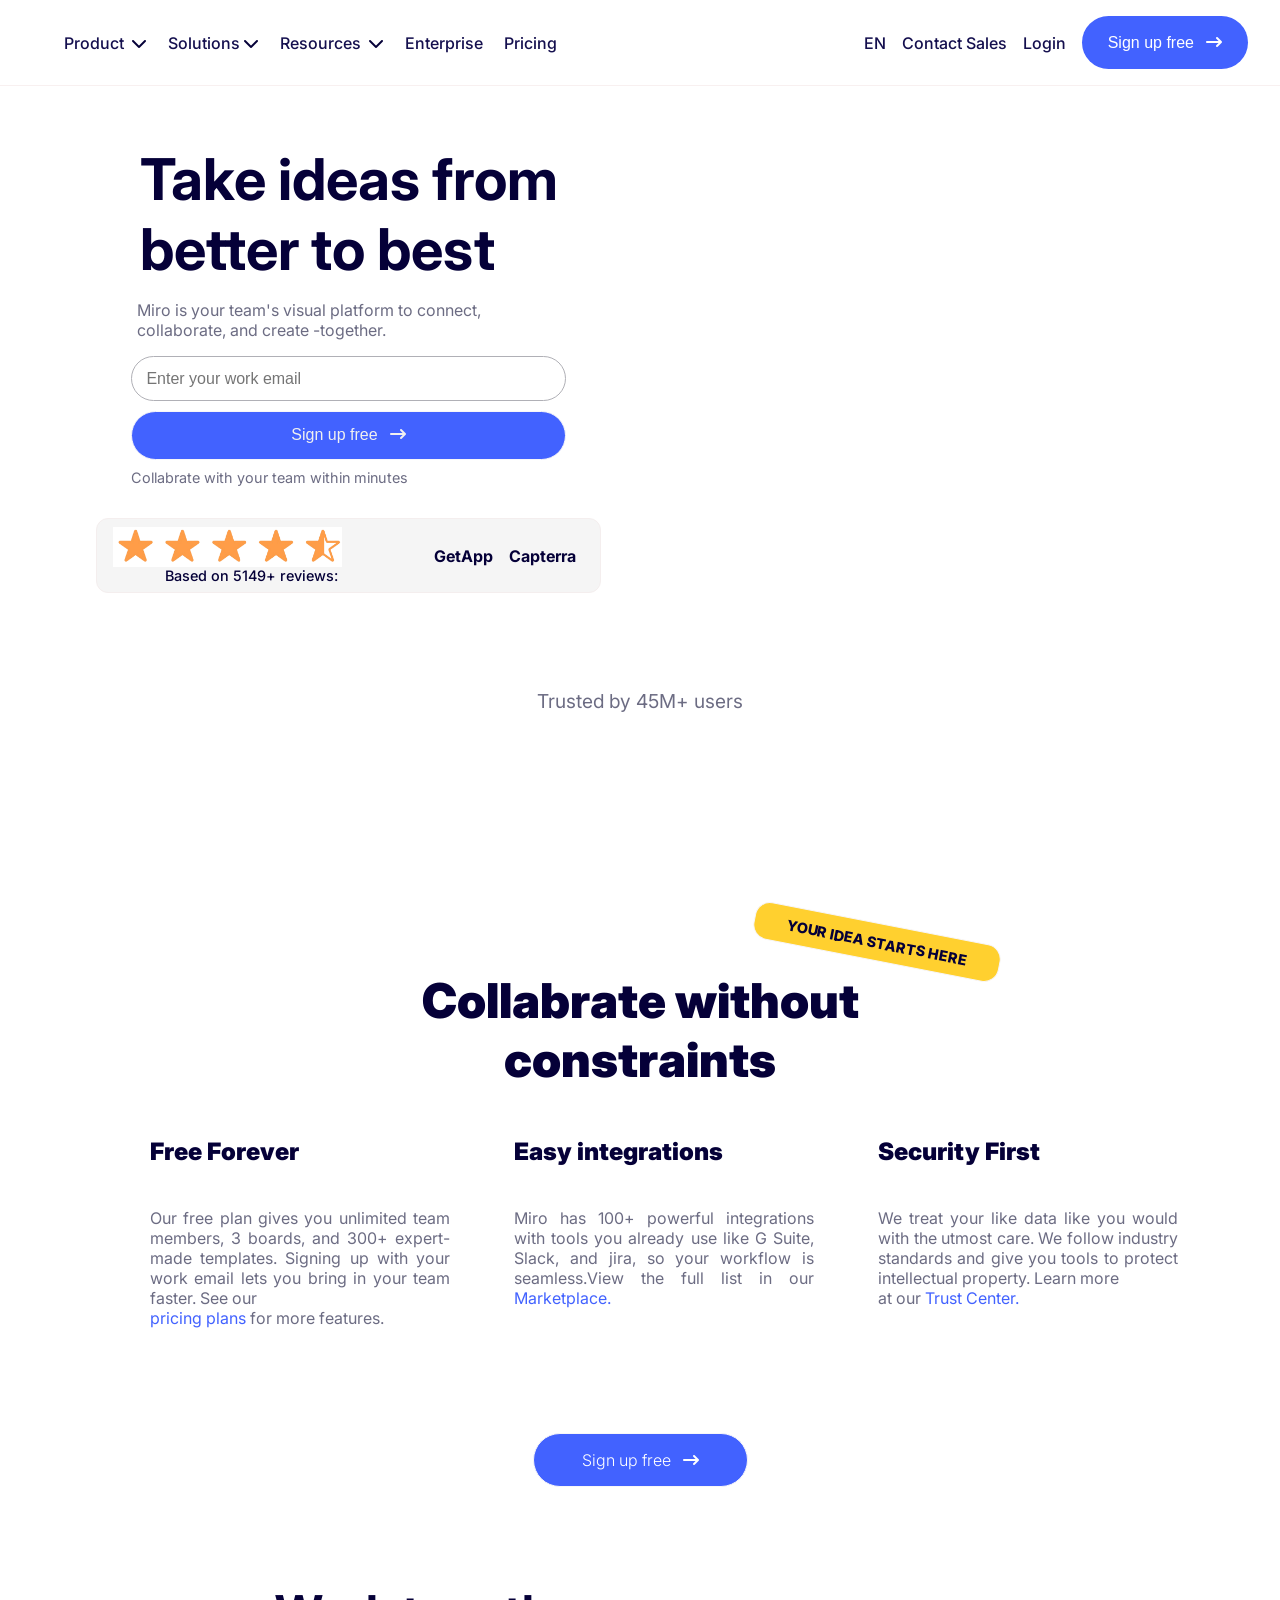
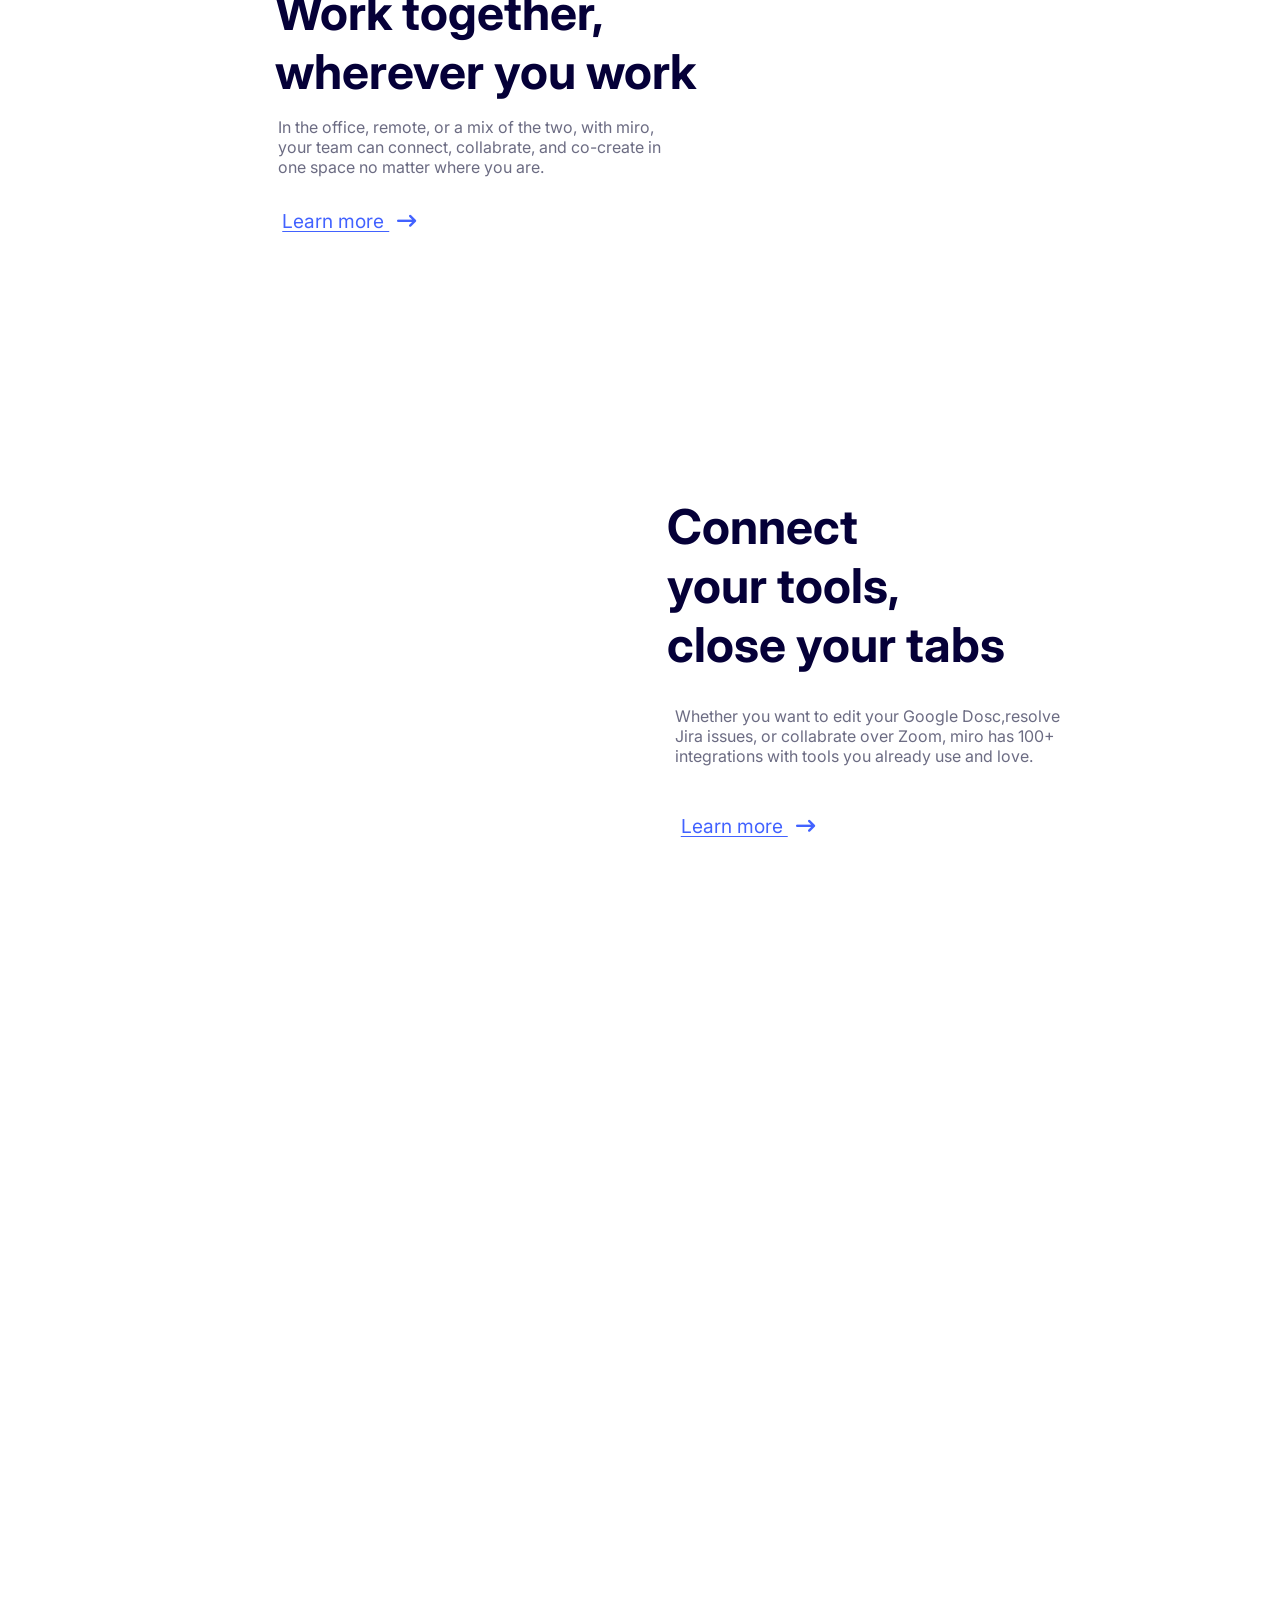
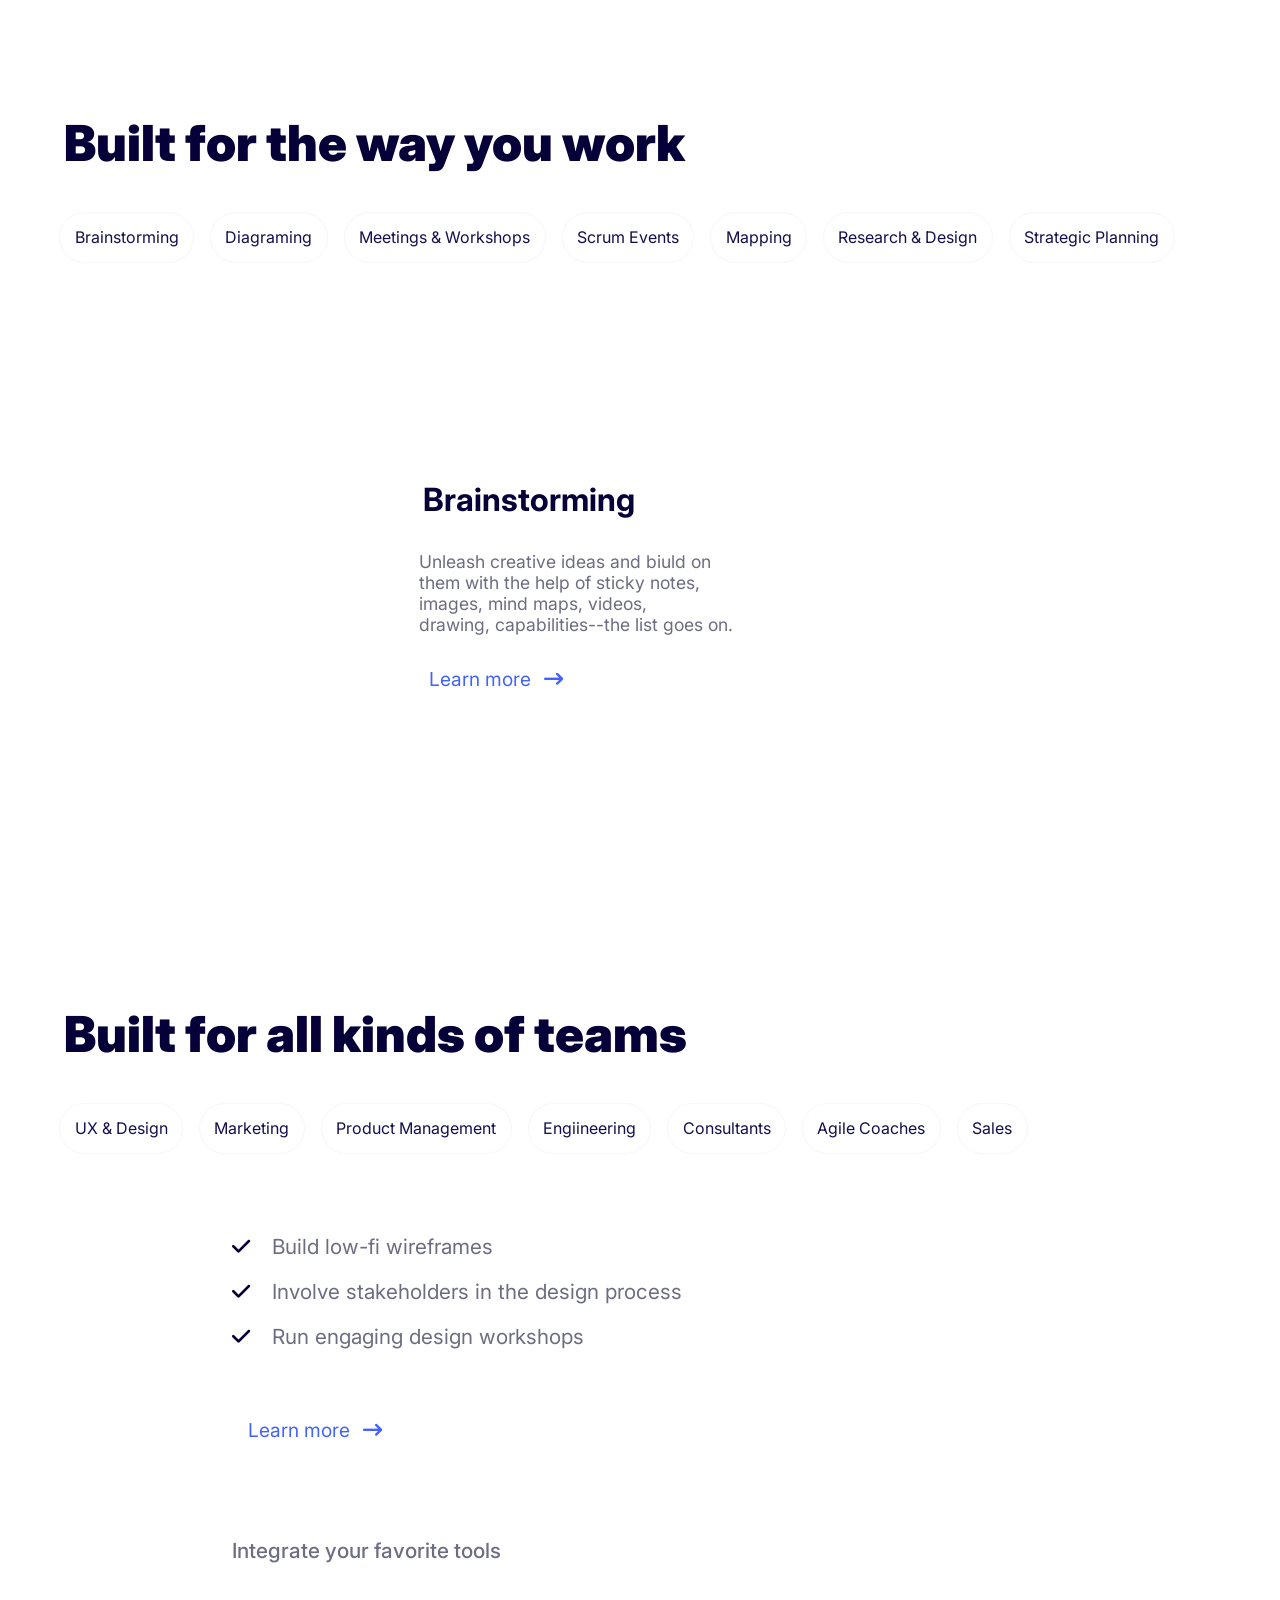
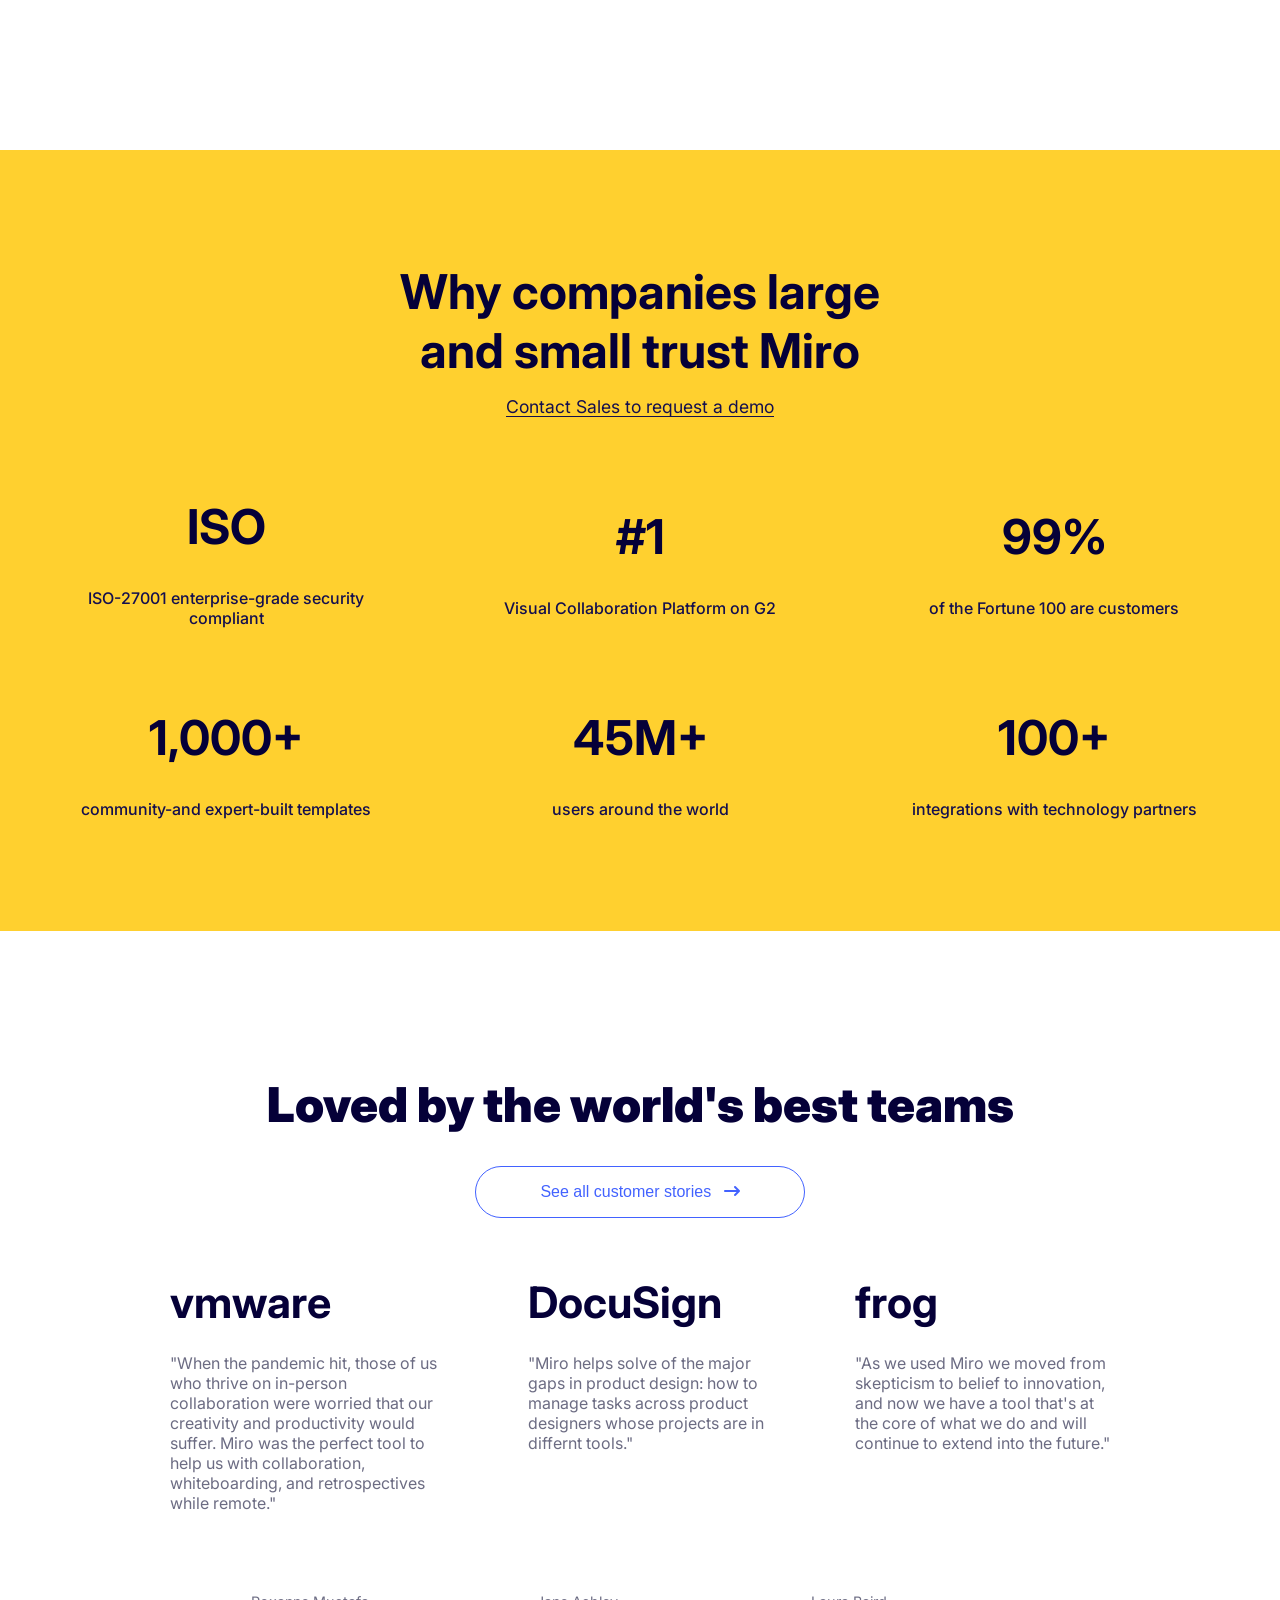
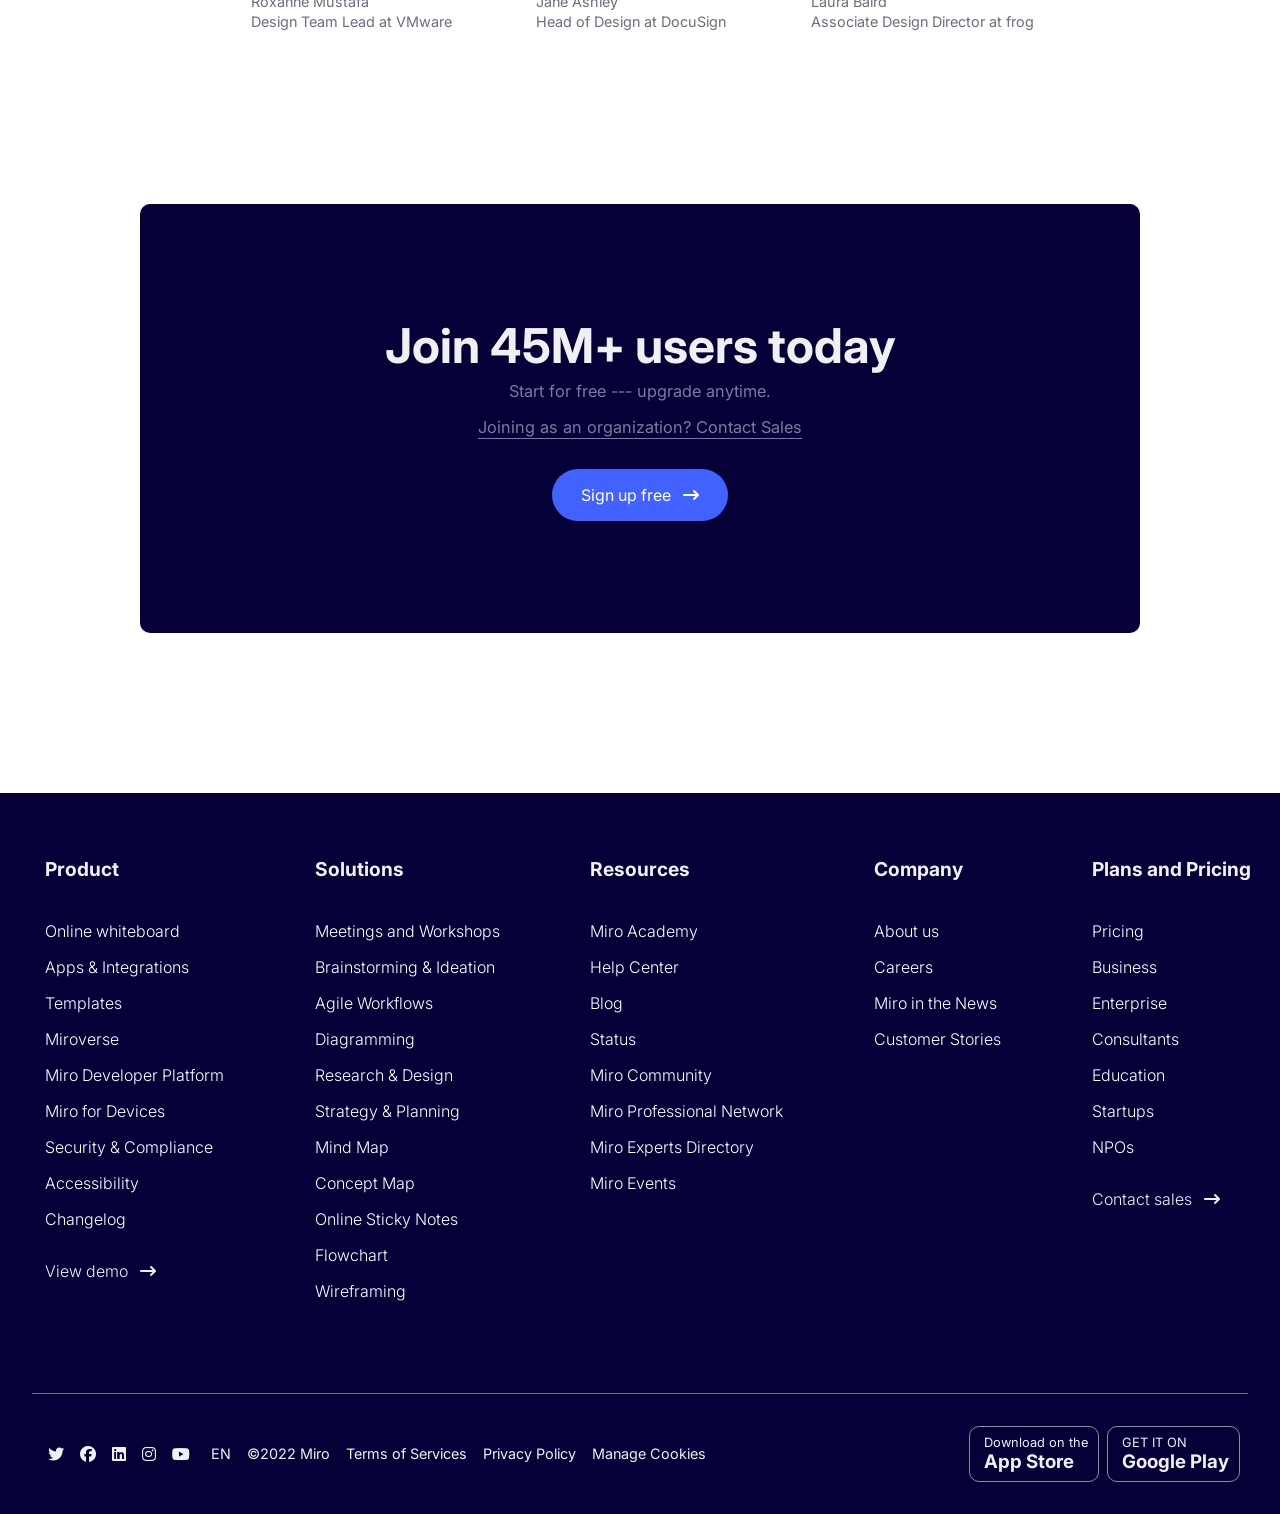
==== miro.com/index.html @ e95962e1 "minor changes" ====
<!DOCTYPE html>
<html lang="en">
  <head>
    <meta charset="UTF-8" />
    <meta name="viewport" content="width=device-width, initial-scale=1.0" />
    <title>miro</title>
    <link rel="stylesheet" href="miro.css" />
    <!-- Font-awesome -->
    <link
      rel="stylesheet"
      href="https://cdnjs.cloudflare.com/ajax/libs/font-awesome/6.6.0/css/all.min.css"
      integrity="sha512-Kc323vGBEqzTmouAECnVceyQqyqdsSiqLQISBL29aUW4U/M7pSPA/gEUZQqv1cwx4OnYxTxve5UMg5GT6L4JJg=="
      crossorigin="anonymous"
      referrerpolicy="no-referrer"
    /><link rel="preconnect" href="https://fonts.googleapis.com">
    <link rel="preconnect" href="https://fonts.gstatic.com" crossorigin>
    <link href="https://fonts.googleapis.com/css2?family=Edu+AU+VIC+WA+NT+Hand:wght@400..700&family=Inter:ital,opsz,wght@0,14..32,100..900;1,14..32,100..900&family=Kalnia+Glaze:wght@100..700&family=Quicksand:wght@300..700&display=swap" rel="stylesheet">
  <!-- font-family links inter -->
  </head>
  <body>
    <header class="nav-section flex">
      <div class="left felx">
        <div class="logo">
          <img src="./images/logo.svg" alt="" />
        </div>
        <ul class="links flex">
          <li><a href="">Product</a> <i class="fa-solid fa-chevron-down"></i></li>
          <li>
            <a href="">Solutions</a><i class="fa-solid fa-chevron-down"></i>
          </li>
          <li>
            <a href="">Resources</a> <i class="fa-solid fa-chevron-down"></i>
          </li>
          <li><a href="">Enterprise</a></li>
          <li><a href="">Pricing</a></li>
        </ul>
      </div>
      <div class="right flex">
        <img class="img-global"  height="40px" src="./images/global-logo.png" alt="">
        <ul class="right-links flex">
          <li></i> <a href="">EN</a></li>
          <li><a href="">Contact Sales</a></li>
          <li><a href="">Login</a></li>
        </ul>
        <button class="btn">
          Sign up free  <i class="fa-solid fa-arrow-right-long"></i>
      </div>
    </header>
    <main class="main--container">
      <div class="text-section">
        <h1 class="main-heading">Take ideas from <br />better to best</h1>
        <p class="info">
          Miro is your team's visual platform to connect,<br />collaborate, and
          create -together.
        </p>
        <div class="button-section">
          <input type="text" placeholder="Enter your work email" />
          <button class="btn">
            Sign up free  <i class="fa-solid fa-arrow-right-long"></i>
          </button>
          <p class="disc">Collabrate with your team within minutes</p>
        </div>
        <div class="icons-section">
          <div class="icon-para">
          <!-- <i class="fa-regular fa-star"></i>
          <i class="fa-regular fa-star"></i>
          <i class="fa-regular fa-star"></i>
          <i class="fa-regular fa-star"></i>
          <i class="fa-solid fa-star-half-stroke"></i> -->
           <img height="40px" src="./images/star-logo.png" alt="">  
          <p>Based on 5149+ reviews:</p>
        </div>
          <img height="50px" src="./images/G2 logo.png" alt="">

          <h4>GetApp</h4>
          <h4>Capterra</h4>
        </div>
      </div>

      <div class="image-section">
        <div class="map-img">
          <img height="500px" src="./images/map.PNG" alt="" />
        </div>
      </div>
    </main>
    <section class="next--container">
      <div class="section2">
        <h3 class="text-heading">Trusted by 45M+ users</h3>
        <div class="logo-section">
          <img height="50px" src="./images/walmart Logo.png" alt="" />
          <img height="50px" src="./images/cisco-logo.png" alt="" />
          <img height="50px" src="./images/volvo logo.png" alt="" />
          <img height="50px" src="./images/Delodittle logo.png" alt="" />
          <img height="50px" src="./images/okta logo.png" alt="" />
        </div>
      </div>
      <p class="idea">YOUR IDEA STARTS HERE</p>
    
      
      <h1 class="sub-heading">Collabrate without <br />constraints</h1>
      <div class="desc-section">
        <div class="desc1">
          <h4 class="sub-head">Free Forever</h4>
          <p class="sub-desc">Our free plan gives you unlimited team members, 3 boards, and 300+ expert-made templates. Signing up with your work email lets you bring in your team faster. See our <br>
            <a href="">pricing plans</a> for more features.
          </p>
        </div>
        <div class="desc1">
          <h4 class="sub-head">Easy integrations</h4>
          <p class="sub-desc">Miro has 100+ powerful integrations with tools you already use like G Suite, Slack, and jira, so your workflow is seamless.View the full list in our <a href="">Marketplace.</a></p>
        </div>
        <div class="desc1">
          <h4 class="sub-head">Security First</h4>
          <p class="sub-desc">We treat your like data like you would with the utmost care. We follow industry standards and give you tools to protect intellectual property. Learn more <br> at our <a href="">Trust Center.</a>
          </p>
        </div>
      </div>
      <div class="button"><button class="btn2">
        Sign up free <i class="fa-solid fa-arrow-right-long"></i></div>
      </button>
      <div class="work-section">
      <div class="text-section-second">
        <h1 class="text-section-heading">Work together,<br>wherever you work</h1>
        <p class="lil-desc">In the office, remote, or a mix of the two, with miro,<br> your team can connect, collabrate, and co-create in <br>one space no matter where you are.</p>
        <p><a href="">Learn more <i class="fa-solid fa-arrow-right-long"></i></a></p>
      </div>
      
      <div class="image-sec-two">
        <img height="400px" src="./images/people-section.png" alt="">
      </div>
    </div>
    <div class="connect-tools">
      <div class="image-sec-three">
        <img height="500px" src="./images/Connect-img.png" alt="">
      </div>
      <div class="text-sec-connect">
      <h1 class="connect-heading">Connect <br> your tools,<br>close your tabs</h1>
      <p class="descr">Whether you want to edit your Google Dosc,resolve <br>Jira issues, or collabrate over Zoom, miro has 100+ <br> integrations with tools you already use and love.</p>
      <p><a href="">Learn more <i class="fa-solid fa-arrow-right-long"></i></a></p>
    </div>
    </div>
    <div class="front-img">
      <img height="500px" src="./images/front-img.PNG" alt="">
    </div>
    <div class="brainstorming-container">
      <h1 class="built-work">Built for the way you work</h1>
      <div class="nav-work">
        <ul class="navv">
          <li><a href="">Brainstorming</a></li>
          <li><a href="">Diagraming</a></li>
          <li><a href="">Meetings & Workshops</a></li>
          <li><a href="">Scrum Events</a></li>
          <li><a href="">Mapping</a></li>
          <li><a href="">Research & Design</a></li>
          <li><a href="">Strategic Planning</a></li> 
        </ul>
      </div>
    </div>
      <div class="braistroming-main">
        <div class="text-sec-four">
          <h2 class="braistroming-heading">Brainstorming</h2>
          <p class="desc-4">Unleash creative ideas and biuld on <br> them with the help of sticky notes, <br> images, mind maps, videos,  <br>  drawing, capabilities--the list goes on.</p>
          <p><a href="">Learn more <i class="fa-solid fa-arrow-right-long"></i></a></p>
        </div>
        <div class="image-section-4">
          <img height="500px" src="./images/Brainstroming1.png" alt="">
        </div>
      </div>

      <div class="teams-container">
        <h1 class="team-work">Built for all kinds of teams</h1>
        <div class="team-nav-work">
          <ul class="team-nav">
            <li><a href="">UX & Design</a></li>
            <li><a href="">Marketing</a></li>
            <li><a href="">Product Management</a></li>
            <li><a href="">Engiineering</a></li>
            <li><a href="">Consultants</a></li>
            <li><a href="">Agile Coaches</a></li>
            <li><a href="">Sales</a></li> 
          </ul>
        </div>
      </div>
      <div class="wire-frames">
      <div class="text-section-5">
        <div class="desc-5">
          <p><i class="fa-solid fa-check"></i>   
            Build low-fi wireframes</p><br>
          <p><i class="fa-solid fa-check"></i>    
             Involve stakeholders in the  design process</p><br>
          <p><i class="fa-solid fa-check"></i>    
            Run engaging design  workshops</p><br>
          <p class="learn-more"><a href="">Learn more <i class="fa-solid fa-arrow-right-long"></i></a></p></p>
        </div>
        <p class="tools">Integrate your favorite tools </p>
        <div class="favorite-tool-icons">
        <img height="47px" src="./images/diamond_logo.png" alt="" class="logo-icon">
        <img height="47px" src="./images/xd_logo.png" alt="" class="logo-icon">
        <img height="59px"  src="./images/figma_logo.png" alt="" class="logo-icon">
        <img height="59px"  src="./images/n_-logo.png" alt="" class="logo-icon">

        </div>
      </div>
      <div class="img-section-5">
        <img height="500px" src="./images/crazy 8's img.png" alt="">
      </div>
    </div>
    <div class="yellow-container">
      <div class="trust-heading">
        <h1><b>Why companies large <br>and small trust Miro</b></h1>
      <p> Contact Sales to request a demo</p>
      </div>
      <div class="section-one">
        <div class="trust-section"><h1><b>ISO</b></h1>
          <P>ISO-27001 enterprise-grade security <br>compliant</P>
        </div>
        <div class="trust-section"><h1><b>#1</b></h1>
          <p> Visual Collaboration Platform on G2</p>
        </div>
        <div class="trust-section"><h1><b>99%</b></h1>
          <p>of the Fortune 100 are customers</p>
        </div>
      </div>
      <div class="section-two">
        <div class="trust-section"><h1>1,000+</h1>
          <P>community-and expert-built templates </P>
        </div>
        <div class="trust-section"><h1>45M+</h1>
          <p>users around the world </p>
        </div>
        <div class="trust-section"><h1>100+</h1>
          <p>integrations with technology partners</p>
        </div>
      </div>
    </div>
    <div class="review-section">
      <div class="review-heading">
        <h1>Loved by the world's best teams</h1>
        <button class="customer">See all customer stories <i class="fa-solid fa-arrow-right-long"></i></button>
      </div>
      <div class="review-container">
        <div class="user-review">
          <h1>vmware</h1>
          <p>"When the pandemic hit, those of us <br> who thrive on in-person <br> collaboration were worried that our <br> creativity and productivity would <br> suffer. Miro was the perfect tool to <br> help us with collaboration, <br> whiteboarding, and retrospectives <br>while remote."
          </p>
        </div>
        <div class="user-review">
          <h1>DocuSign</h1>
          <p>"Miro helps solve of the major <br> gaps in product design: how to <br> manage tasks across product <br> designers whose projects are in <br>differnt tools."
          </p>
        </div>
        <div class="user-review">
          <h1>frog</h1>
          <p>"As we used Miro we moved from <br> skepticism to belief to innovation, <br> and now we have a tool that's at <br> the core of what we do and will <br> continue to extend into the future."
          </p>
        </div>
      </div>
    </div>

    <div class="members">
      <div class="members--container">
        <img height="68px" src="./images/Roxanne_Mustafa--img.png" alt="" class="img-container">
       <div class="identity"> 
        
        <p>Roxanne Mustafa</p> 
          <p>Design Team Lead at VMware</p>
       </div> 
    </div>
    <div class="members--container">
      <img height="68px" src="./images/Jane_Ashley_img.png" alt="" class="img-container">
       <div class="identity"> 
       
        <p>Jane Ashley </p> 
         <p> Head of Design at DocuSign</p>
      </div> 
      </div>
      <div class="members--container">
        <img height="68px" src="./images/Laura_Baird_img.png" alt="" class="img-container">
      <div class="identity">
         
        <p>Laura Baird </p> 
        <p> Associate Design Director at frog</p> 
      </div>
      </div>
    </div>
    <div class="blue-container">
      <div class="join-heading">
        <h1>Join 45M+ users today</h1>
      <p> Start for free --- upgrade anytime.</p>
      </div>
      <div class="organization">
        <p>Joining as an organization?  Contact Sales</p>
        <buttton class="sign-up">
          Sign up free  <i class="fa-solid fa-arrow-right-long"></i>
        </buttton>
      </div>
    </div>
    </section>
    <footer class="footer">
      <div class="link-section-footer">
        <div class="product">
          <h1>Product</h1>
          
        <li><a href="">Online whiteboard</a></li>
       <li> <a href="">Apps & Integrations</a></li>
      <li> <a href=""> Templates</a></li> 
       <li> <a href=""> Miroverse</a></li>
       <li> <a href="">Miro Developer Platform</a></li>
        <li><a href="">Miro for Devices</a></li>
        <li><a href="">Security & Compliance</a></li>
        <li><a href="">Accessibility</a></li>
        <li><a href="">Changelog</a></li>
      
          <div class="view-demo">
          <p><a href="" class="view-demo">View demo  <i class="fa-solid fa-arrow-right-long"></i></a></p></div>
        </div>
        <div class="product">
          <h1>Solutions</h1>
         <li><a href="">Meetings and Workshops</a></li> 
         <li><a href="">Brainstorming & Ideation</a></li> 
         <li><a href="">Agile Workflows</a></li> 
         <li> <a href="">Diagramming</a></li>
          <li><a href="">Research & Design </a></li>
         <li><a href="">Strategy & Planning</a></li> 
         <li><a href="">Mind Map</a></li> 
        <li><a href="">Concept Map</a></li>
         <li><a href="">Online Sticky Notes</a></li> 
         <li> <a href="">Flowchart</a></li>
         <li><a href="">Wireframing</a></li> 
        </div>
        <div class="product">
          <h1>Resources</h1>
       <li><a href="">Miro Academy</a> </li>
        <li><a href="">Help Center</a></li>
       <li> <a href="">Blog</a></li>
        <li><a href="">Status</a></li>
        <li><a href="">Miro Community</a></li>
      <li> <a href="">Miro Professional Network</a> </li>
          <li><a href="">Miro Experts Directory</a></li>
     <li><a href="">Miro Events</a></li> 
        </div>
        <div class="product">
          <h1>Company</h1>
          <li><a href="">About us</a></li>
          <li><a href="">Careers<img class="careers" height="30px" src="./images/career-removebg-preview.png" alt=""></a></li>
          <li><a href="">Miro in the News</a> </li>
          <li><a href="">Customer Stories</a></li>
        </div>
        <div class="product">
          <h1>Plans and Pricing</h1>
       <li><a href="">Pricing</a></li> 
       <li><a href="">Business</a></li> 
       <li><a href="">Enterprise</a></li> 
       <li><a href="">Consultants</a></li> 
        <li><a href="">Education</a></li>
       <li><a href="">Startups</a></li> 
          <li><a href="">NPOs</a></li>
            <div class="contact-sales">
            <p><a href="" class="contact-sales">Contact sales <i class="fa-solid fa-arrow-right-long"></i></a></p> </div>
        </div>
       
      </div>
      <div class="line-section">

      </div>
      <div class="bootom-bar">
        
          <div class="bottom-bar-icons">
            <i class="fa-brands fa-twitter"></i>
            <i class="fa-brands fa-facebook"></i>
            <i class="fa-brands fa-linkedin"></i>
            <i class="fa-brands fa-instagram"></i>
            <i class="fa-brands fa-youtube"></i>
            <div class="bottom-bar-img">
              <img class="img-global2" height="28px" src="./images/global-2.png" alt=""> 
           <ul class="bottom-bar-links">
            <li>  <a href="">EN</a></li>
            <li><a href="">&copy;2022 Miro</a></li>
            <li><a href="">Terms of Services</a></li>
            <li><a href="">Privacy Policy</a></li>
            <li><a href="">Manage Cookies</a></li>
           </ul>
          </div>   
          </div>
        <div class="right-bottom-sec">
          <div class="app">
            <img height="44px" src="./images/apple_logo.png" alt="">
            <div class="app-desc">
              <p>Download on the</p>
              <h3>App Store</h3>
            </div>
          </div>
          <div class="app">
            <img height="44px" src="./images/playstore--logo.png" alt="">
            <div class="play-desc">
              <p>GET IT ON</p>
              <h3>Google Play</h3>
            </div>
          </div>
          <div class="img-bottom">
            <img height="90px" src="./images/bototm-img.png" alt="">
          </div>
        </div>

      </div>
    </footer>
  </body>
</html>
---- miro.com/miro.css ----
:root{
--primary-color: #050038;
--secondary-color:#140f4e ;
--Button-bg-color:#4262FF;
--Background-color: #F0F0F0;
--container-color:#FFD02F;
---Button-text-color:#ffffff ;
--dim-text-color:#6c6c83;
--border: 0.7px solid #f7f6f9;
--border-radius:30px;
--link-color: #4262FF;
 --hover-btn-color:#f0f0ff;
 --font-family: "Inter", sans-serif ;

}
.flex{
    display: flex;
    justify-content: center;
    align-items: center;
}

*, 
*::before,*::after{
    margin: 0;
    padding: 0;
    box-sizing: border-box;
     /* y */
}
body{
    background-color: white;
    font-family: "Inter", sans-serif ;  
}
p, h1,h2, h3, h4 ,a, i{
 font-family: "Inter", sans-serif ;
}
link , button ,a,i{
    cursor: pointer;
}
.nav-section{
    display: flex;
    justify-content: space-between;
    align-items: center;
    background-color: white;
    border-bottom: .3px solid rgb(248, 240, 240);  
}
.nav-section .left{
    display: flex;
    justify-content: center;
    align-items: center;
    gap: 1rem;
}
.left .logo{
    font-weight:bolder ;
    font-size: 1.5rem;
    color: var(--primary-color);
    margin:0  1rem 0 2rem;
}
.nav-section .links{
   display: flex;
   justify-content: center;
   align-items: center;
   gap: 1.3rem;
}
.nav-section .links li{
    list-style: none;
    text-decoration: none;  
}
.nav-section .links li a{
    text-decoration: none;
    color: var(--secondary-color);
    font-weight: 500;
    font-size: 1rem;    
}
.nav-section .links .fa-chevron-down{
    margin-left: .2rem;
    color: var(--primary-color);  
}
.right{
    display: flex;
    align-items: center;
}
.right .right-links{
    display: flex;
    justify-content: center;
    align-items: center;
    gap: 1rem;  
}
 
.right-links li{
    list-style: none;
}
.right-links li a{
    text-decoration: none;
    color: var(--secondary-color);
    font-weight: 500;
    font-size: 1rem;    
}
 .right .img-global{
    display: flex;
    align-items: center;
}
.right .btn{
    /* display: flex;
    align-items: center; */
    padding: 1.1rem 1.6rem;
    font-size: 1rem;
    color: var(---Button-text-color);
    background-color: var(--Button-bg-color);
   border: none;
    border-radius: var(--border-radius);
    margin: 1rem 2rem 1rem 1rem;
}
.fa-arrow-right-long{
    margin-left: .5rem;
}
.main--container{
    display: flex;
    justify-content: space-between;
    align-items: center;
    margin: 3.6rem 6rem;
}
 .main--container .text-section{
    display: flex;
    /* justify-content: center; */
    align-items: center;
    flex-direction: column;
    /* margin-right:3.2rem ; */
    text-align: justify;
 }
 .text-section .main-heading{
    color: var(--primary-color);
    font-weight: bolder;
    font-size: 3.6rem;
    text-align: justify; 
 }
 .text-section .info{
    color: var(--dim-text-color);
    font-size:1rem ;
    margin: 1rem 5rem 1rem 0;  
    text-align: justify;  
 }
 .button-section{
    display: flex;
    flex-direction: column; 
 }
 .button-section input{
    padding: .8rem .9rem;
    border: .7px solid #b0b0b6;
    border-radius: var(--border-radius);
    font-size: 1rem;
    margin-bottom: .6rem;
 }
 
 .button-section .btn{
    padding: .9rem .9rem;
   border: var(--border);
    border-radius: var(--border-radius);
    font-size: 1rem;
   background-color: var(--Button-bg-color);
   color: #F0F0F0;
    
 }
 .button-section .disc{
    font-size: .9rem;
    padding-top: .6rem;
    color: var(--dim-text-color);  
     margin-right:9.9rem ;
    
 }
.icons-section{
    display: flex;
    justify-content: center;
    align-items: center;
    padding: .5rem 1.5rem .5rem .5rem;
    border: .6px solid  #f4eeee;
    margin-top: 2rem;
    background-color: #f5f5f5;
    border-radius: 12px;   
}
.icon-para{
     display: flex;
    flex-direction: column;
    align-items: center;
    justify-content: center;
   margin-right: 1.8rem;
   margin-left: .5rem;
    text-align: justify; 
}

.icon-para p{
    color: var(--primary-color);
    font-weight: 500;
    font-size: .9rem;
    text-align: justify;
}
.icon-para img{
    margin-right: 3rem;
}
.icons-section i{
    color: #daa520;
    font-size: 1rem; 
}
.icons-section h4{
    padding-left: 1rem;
    font-size: 1rem;
    font-weight: 700;
    color: var(--primary-color);
}

.image-section{
    display: flex;
    flex-direction: column;
    align-items: center;
    justify-content: center;
    margin:  3rem 6rem 0;
}
.image-section .map-img{
    margin-bottom: .7rem; 
}
.next--container .section2{
    display: flex;
    align-items: center;
    justify-content: center;
    flex-direction: column;
    margin: 6rem;
    gap: 4rem;
}
.text-heading{
    color: var(--dim-text-color);
    font-size: 1.2rem;
    font-weight: 400;
}
.logo-section{
    display: flex;
    align-items: center;
    justify-content: center;
     gap: 7rem; 
} 
.idea{
    display: flex;
    align-items: center;
    justify-content: center;
    border: var(--border);
    background-color: var(--container-color);
    color: var(--primary-color);
    position: absolute;
    left: 50%;
    width: 250px;
    margin-left: 7rem;
   transform: rotate(11deg);
   border-radius: 15px;
   font-size: .9rem;
   font-weight: 800;
   padding: .6rem .9rem;
}

.sub-heading{
    text-align: center;
    font-weight: 900;
    font-size: 3rem;
    color: var(--primary-color);
    position: relative;
    margin-top: 9rem;
}
.desc-section{
    display: flex;
    justify-content: center;
    align-items: center;
    gap: 4rem;
    margin: 3rem 0 0 3rem;   
}
.desc-section .sub-head{
    font-weight: 900;
    font-size: 1.5rem;
    color: var(--primary-color);
}
.desc-section .desc1, 
.desc2, .decs3{
    display: flex;
    flex-direction: column;
    gap: 2.6rem;
    width: 300px;
    height: 200px;
}
.desc-section .sub-desc{
    color: var(--dim-text-color);
    font-size: 1rem;
    text-align: justify;
}
.desc-section .sub-desc a{
    text-decoration: none;
    color: #4262FF;
}
.button{
    display: flex;
    justify-content: center;
    align-items: center;  
}
.button .btn2{
    padding: 1rem 3rem;
    border-radius: var(--border-radius);
    font-size: 1rem;
    font-weight: 300;
    color: var(---Button-text-color);
    background-color: var(--Button-bg-color);
    border: var(--border);
    margin: 6rem;
    font-family: var(--font-family);
} 
.work-section{
    display: flex;
    justify-content: space-around;
    align-items: center;
}
.work-section .text-section-second{
    display: flex;
    align-items: center;
    justify-content: center;
    flex-direction: column;
     margin-left: 5rem; 
}
.text-section-second .text-section-heading{
    color: var(--primary-color);
    font-weight: bolder;
    font-size: 3rem;
    text-align: justify;
 }
 
 .text-section-second .lil-desc {
    color: var(--dim-text-color);
    font-size:1rem ;
    text-align: justify;
    margin: 1rem 2rem 2rem 0;  
    text-align: justify;
 }
 .text-section-second a{
    color: var(--link-color);
    font-size: 1.2rem;
    text-underline-offset: 3px;
    text-align: justify;
    margin-right: 17rem;
    font-weight: 400;
 }
 .text-section-heading 
 .image-sec-two,
 .image-sec-three,
.image-section-4 {
    display: flex;
    flex-direction: column;
    align-items: center;
    justify-content: center;
    margin:  3rem 6rem 0;
}
.connect-tools{
    display: flex;
    justify-content: space-around;
    align-items: center;
    margin-top: 10rem;
}
.connect-tools .text-sec-connect {
    display: flex;
    align-items: center;
    justify-content: center;
    flex-direction: column; 
}
.text-sec-connect .connect-heading{
    color: var(--primary-color);
    font-weight: bolder;
    font-size: 3rem;
    text-align: justify;
    margin-right: 7rem;  
 }
.text-sec-connect .descr{
    color: var(--dim-text-color);
    font-size:1rem ;
    text-align: justify;
    padding: 1rem;
     margin: 1rem 0 2rem 0;  
     margin-right: 3rem;
}
 .text-sec-connect a{
    color: var(--link-color);
    font-size: 1.2rem;
    font-weight: 400;
    text-underline-offset: 3px; 
    margin-right: 18rem;
 }
 .front-img{
    display: flex;
    align-items: center;
    justify-content: center;
    margin-top: 8rem;
 }
 .brainstorming-container,
 .teams-container{
    margin-top: 9rem;
 }
 .brainstorming-container .built-work,
.teams-container .team-work {
    display: flex;
    align-items: center;
    margin: 3.4rem 4rem ;
    font-weight: 900;
    font-size: 3.1rem;
    color: var(--primary-color);
 }
.nav-work .navv{
    display: flex;
     /* justify-content: space-around;  */
    align-items: center;
    margin: 0 3rem 0 3.7rem;
    gap: 1rem;
}
.team-nav-work .team-nav{
    display: flex;
    justify-content: flex-start;
    /* justify-content: space-around; */
    gap: 1rem;
    align-items: center;
    margin: 0 3rem 0 3.7rem;
}
.nav-work .navv li,
.team-nav-work .team-nav li{
    list-style: none;
}
.nav-work .navv a,
.team-nav-work .team-nav a{
    text-decoration: none;
    font-size: 1rem;
    padding: .9rem .9rem;
    color: var(--secondary-color);
    border: var(--border);
    border-radius: var(--border-radius); 
   transition: 24ms;
}
.nav-work .navv a:hover,
.team-nav-work .team-nav a:hover{
    background-color: var(--hover-btn-color);
}
.text-section-5 .desc-5 p{
    text-align: justify;
}
 .text-section-5 .desc-5 i{
 margin-right: 1rem;
}
.braistroming-main{
    display: flex;
    align-items: center;
    justify-content: space-around;
    margin-top: 4rem;
}
.braistroming-main .text-sec-four{
    display: flex;
    align-items: center;
    justify-content: center;
    flex-direction: column;
    margin: auto;
    gap: 1rem;
    text-align: justify;
}

.text-sec-four .braistroming-heading{
    color: var(--primary-color);
    font-weight: bolder;
    font-size: 2rem;
    text-align: justify;
    margin-right: 1.9rem;
}
.text-sec-four .desc-4{
    color: var(--dim-text-color);
    font-size:1.1rem ;
    text-align: center;
    text-align: justify;
    padding: 1rem;
    margin-left: 4rem;
}
 .text-sec-four a{
    color: var(--link-color);
    font-size: 1.2rem;
    font-family: 400;
   text-decoration: none;
    margin-right: 6rem;
    margin-top: 2rem;
 }
 .wire-frames{
    display: flex;
    justify-content: space-around;
    
    margin-top: 3rem;
 }
 .wire-frames .text-section-5{
     margin: 3rem 3rem 0 3rem;
     text-align:justify;
 }
 .wire-frames .text-section-5 p{
    font-size: 1.3rem;
    color: var(--dim-text-color);
    text-align: justify;
 }
 .text-section-5 .desc-5 i{
    color: var(--primary-color);
 }
 .wire-frames .text-section-5 a{
    font-size: 1.2rem;
    font-family: 400;
    margin-left: 1rem;
    text-decoration: none;
    color: var(--link-color);  
 }
 .wire-frames .text-section-5 .learn-more{
    margin-top: 3rem;
 }
 .wire-frames .text-section-5 .learn-more i{
             color: var(--link-color);
 }
 .fa-solid .fa-arrow-right-long {
    color: var(--Button-bg-color);
 }
 .tools{
    margin: 6rem 0 1rem 0; 
    font-weight: 500;
 }
 .favorite-tool-icons{
    display: flex;
    align-items: center;
   gap: 1.4rem;
 }
 .yellow-container{
    background-color: var(--container-color);
    margin: 7rem 0 9rem;
    padding-bottom: 7rem;
 }
 .yellow-container .trust-heading{
    display: flex;
    align-items: center;
    justify-content: center;
    text-align: center;
    flex-direction: column;
    gap: 1rem;
    padding-top: 7rem;
 }
 .yellow-container .trust-heading h1,
 .review-section .review-heading h1{
        font-size: 3rem;
        font-weight: 900;
        text-align: center;
        color: var(--primary-color);  
 } 
 .yellow-container .trust-heading p{
    text-decoration: underline;
    text-underline-offset: 3px;
    font-size: 1.1rem;
    text-align: center;
    color: var(--secondary-color);
 }
 .yellow-container .section-one,
 .section-two{
     display: flex;
    justify-content: center;
    text-align: center;
    gap: 4rem;
    margin-top: 5rem;
    align-items: center;  
 }
 .yellow-container .section-one .trust-section,
 .yellow-container .section-two .trust-section{ 
    width: 350px;
 }
 .yellow-container .section-one .trust-section h1,
 .yellow-container .section-two .trust-section h1{
    font-size: 3rem;
     text-align: center;
    padding-bottom: 2rem;
    color: var(--primary-color);
    display: flex;
    justify-content: center;
    align-items: center;  
 }
 .yellow-container .section-one .trust-section p,
 .yellow-container .section-two .trust-section p{
     font-size: 1rem;
    color: var(--secondary-color);
    text-align: center; 
    font-weight: 500;
 }
.review-section .review-heading{
    display: flex;
    align-items: center;
    justify-content: center;
    flex-direction: column;
    gap: 2rem;
}
.review-section .review-heading .customer{
    padding: 1rem 4rem;
    border-radius: var(--border-radius);
    border: 0.7px solid var(--link-color);
    font-size: 1rem;
    color: var(--link-color);
    background-color: white;
    transition: 24ms;
}
.review-section .review-heading .customer:hover{
    background-color: var(--Background-color);
}
 .review-container {
    display: flex;
    align-items: center;
    justify-content: center;
    gap: 5.7rem;
    margin-top: 3.6rem;
}
.review-container .user-review{
    text-align: justify;
    height: 300px;

}
.review-container .user-review h1{
    font-size: 2.7rem;
    color: var(--primary-color);
    margin-bottom: 1.6rem;
}
.review-container .user-review p{
    font-size: 1rem;
    color: var(--dim-text-color);
    font-family: var(--font-family);

}


 .members{
    
    display: flex;
    align-items: center;
    justify-content: center;
    gap: 5rem;
   
}
.members .members--container{
    display: flex;
    align-items: center;
    justify-content: center;
    gap: .3rem;   
}

.members .members--container .identity{
    color: var(--dim-text-color);
    font-size: 1rem;  
}
.members .members--container .identity p{
    padding-top: .2rem;
    font-size: .9rem;
} 

.blue-container{
    display: flex;
    flex-direction: column;
    text-align: center;
    justify-content: center;
    background-color: var(--primary-color);
    border-radius: 10px;
    width: 1000px;
    margin: auto;
    margin-top: 10rem;
    margin-bottom: 10rem;
}

.blue-container .join-heading h1{
    margin-top: 7rem;
    font-size: 3rem;
    color: var(--Background-color);
}
.blue-container .join-heading p{
    color: rgb(123, 123, 157);
    text-align: center;
    padding: .4rem 0 1rem 0;
    font-size: 1.02rem;
    font-weight: 400;
}
.blue-container .organization{
    display: flex;
    flex-direction: column;
    align-items: center;
    gap: 2rem;
 }
 .blue-container .organization p{
    color: rgb(123, 123, 157);
    text-decoration: underline;
    text-underline-offset: 5px;
    font-size: 1.02rem;
    font-weight: 400;
 }
 .blue-container .organization .sign-up {
    padding: 1rem 1.8rem;
    font-size: 1rem;
    color: var(---Button-text-color);
    background-color: var(--Button-bg-color);
    border-radius: var(--border-radius);
    margin-bottom:7rem ;
    font-family: var(--font-family);
    cursor: pointer;
}

.footer{
    background-color: var(--primary-color);
    color: var(--Background-color);
    width: 100%; 
}
.footer .link-section-footer{
    display: flex;
   padding-top: 4rem;
     justify-content: space-around; 
    height: 600px; 
    text-align: justify; 
}
 .line-section{
    width: 95%;
    height: 1px;
    background-color: var(--dim-text-color);
    margin-left: 2rem;
    margin-right: 2rem;
}
.footer .link-section-footer .product {
    display: flex;
    flex-direction: column;
    
    gap: 1rem;
    text-align: justify;
    
}
.footer .link-section-footer .product h1{
     padding-bottom: 1.5rem; 
    font-size: 1.2rem;
    text-align: justify;
    margin-left: 1rem;
}
.footer .link-section-footer .product li{
    list-style: none;
}
.footer .link-section-footer .product a{
    font-weight: 300;
     padding-top: .8rem;  
     text-decoration: none;
     color: var(---Button-text-color);
     margin: 1rem;
     text-align: justify;

     
}
    
     
.footer .link-section-footer .product .contact-sales a,
.footer .link-section-footer .product .view-demo a{
    color: var(--Background-color);
    text-underline-offset: 4px;  
}
.footer .link-section-footer .product {
    height: 300px;
    position: relative;
    
}
.footer .link-section-footer .product .view-demo,
.footer .link-section-footer .product .contact-sales {
    margin-top: 1rem;
}
.product .careers{
    transform: translateY(-8px);
    position: absolute;
    right: 35%;  
}

 .footer .bootom-bar{
    display: flex;
    align-items:center;
    justify-content: space-between;
}
.footer .bootom-bar .bottom-bar-icons{
    display: flex;
    align-items: center;
    gap: 1rem;
     margin-left: 3rem; 
    font-size: 1rem;
}
.footer .bootom-bar .bottom-bar-icons i{
    transition: 24ms;
}
.footer .bootom-bar .bottom-bar-icons i:hover{
    transform: scale(1.1,1.1);
}
.footer .bootom-bar .bottom-bar-links{
    display: flex;
    align-items: center;
    gap: 1rem;
    white-space: nowrap;
    font-size: .9rem;
  position: relative;   
}
.bottom-bar-img{
    display: flex;
    align-items: center;
     gap: .3rem; 
}
 .img-global2{
    transform: translateY(-2px);
}
.bottom-bar-links li{
list-style: none;
}
.bottom-bar-links a{
    text-decoration: none;
    color: var(--Background-color);
    white-space: nowrap; 
} 
.bootom-bar .right-bottom-sec{
    display: flex;
    align-items: center;
    gap: .5rem;
    padding: 2rem; 
}
.bootom-bar .right-bottom-sec .app .app-desc p,
.bootom-bar .right-bottom-sec .app .play-desc p{
    font-size: .8rem;
}
.bootom-bar .right-bottom-sec .app{
    display: flex;
    align-items: center;
    white-space: nowrap;
    border: 0.7px solid #8f8f8f;
    padding: .3rem .6rem;
    border-radius: 10px;
    gap: .3rem;
}
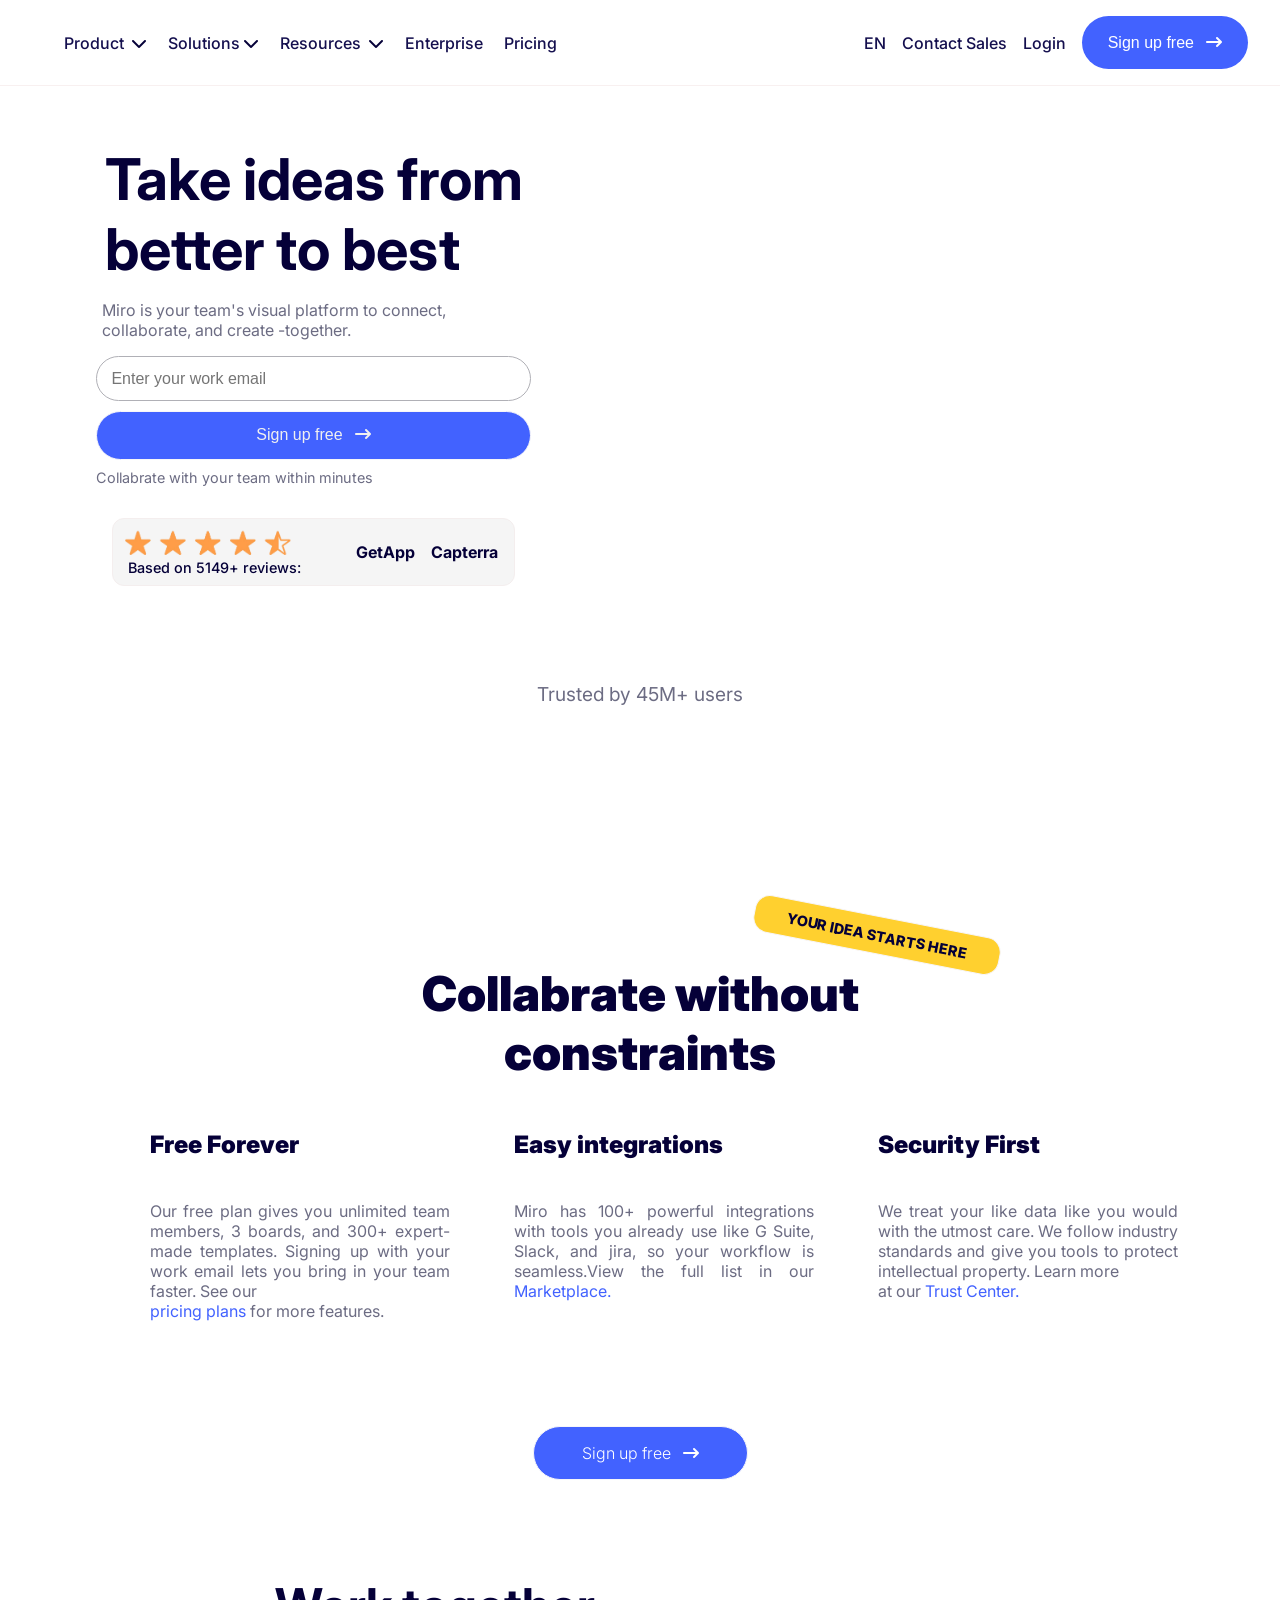
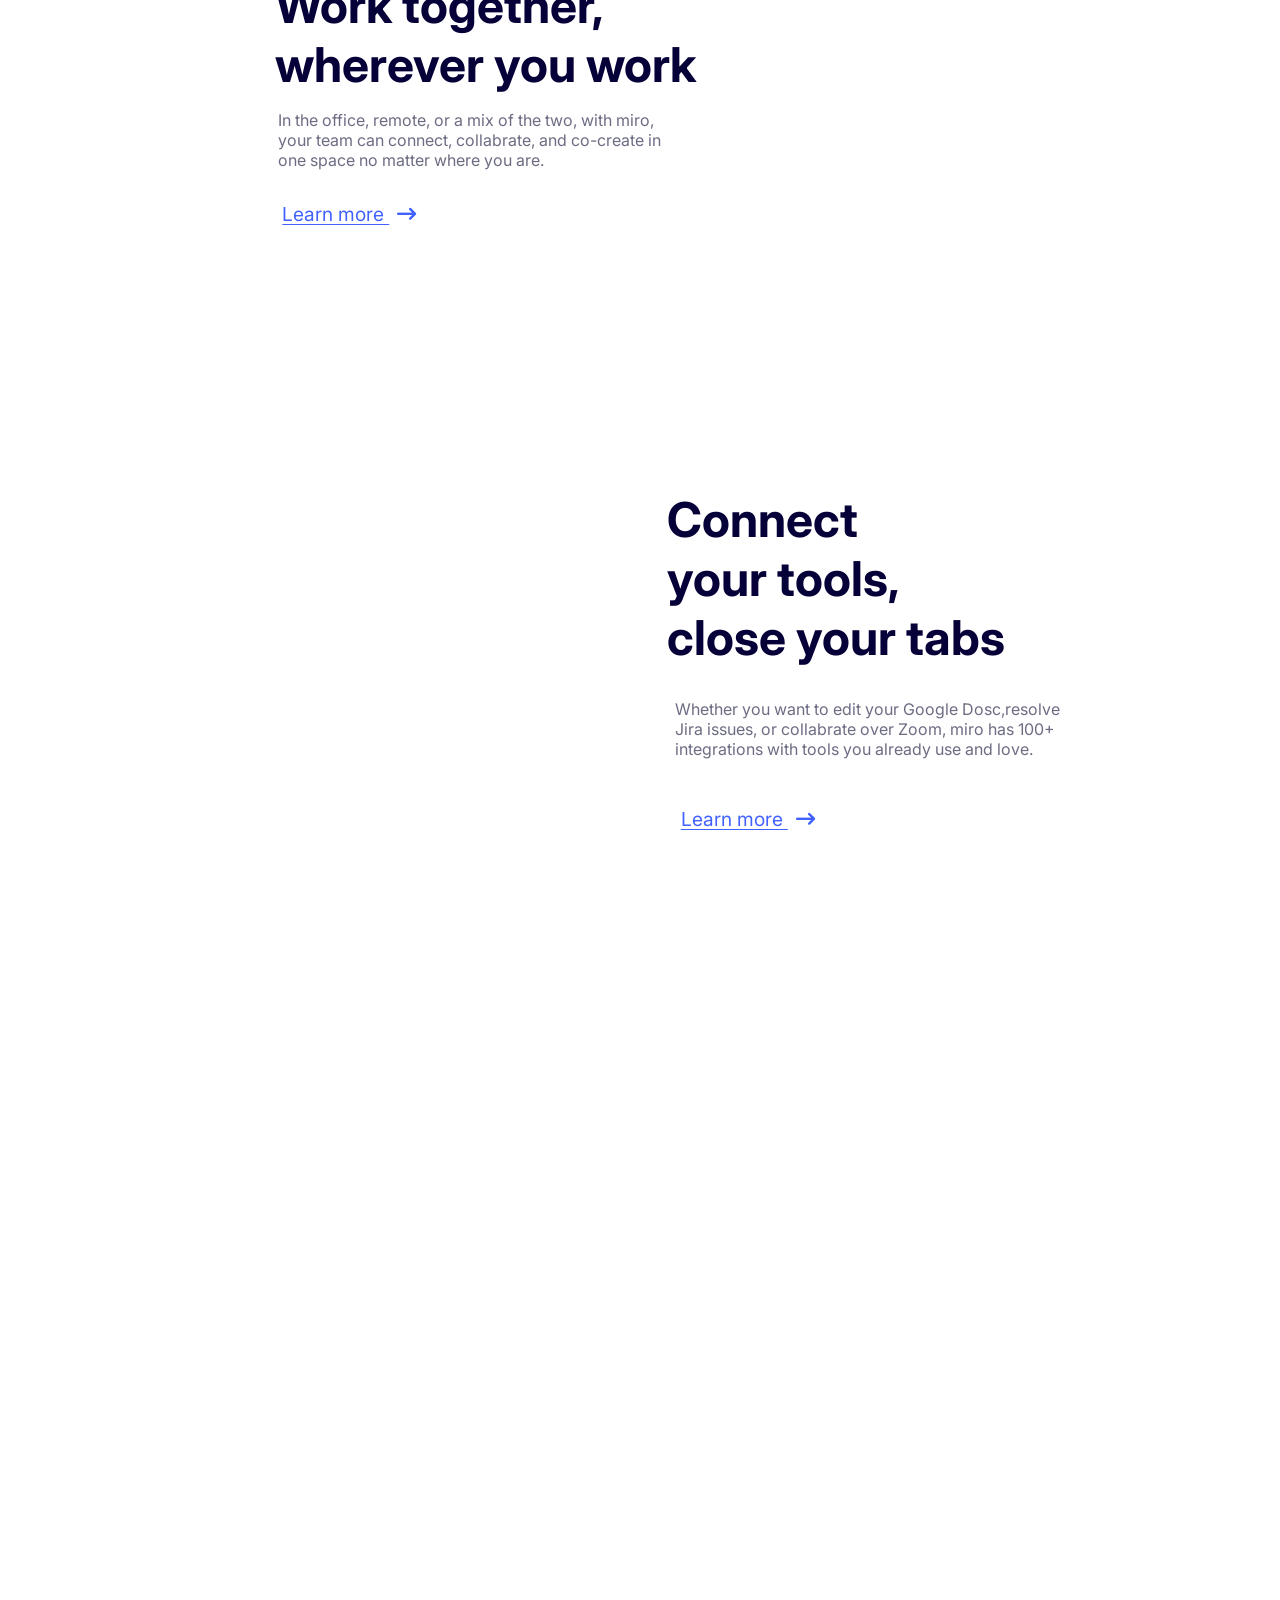
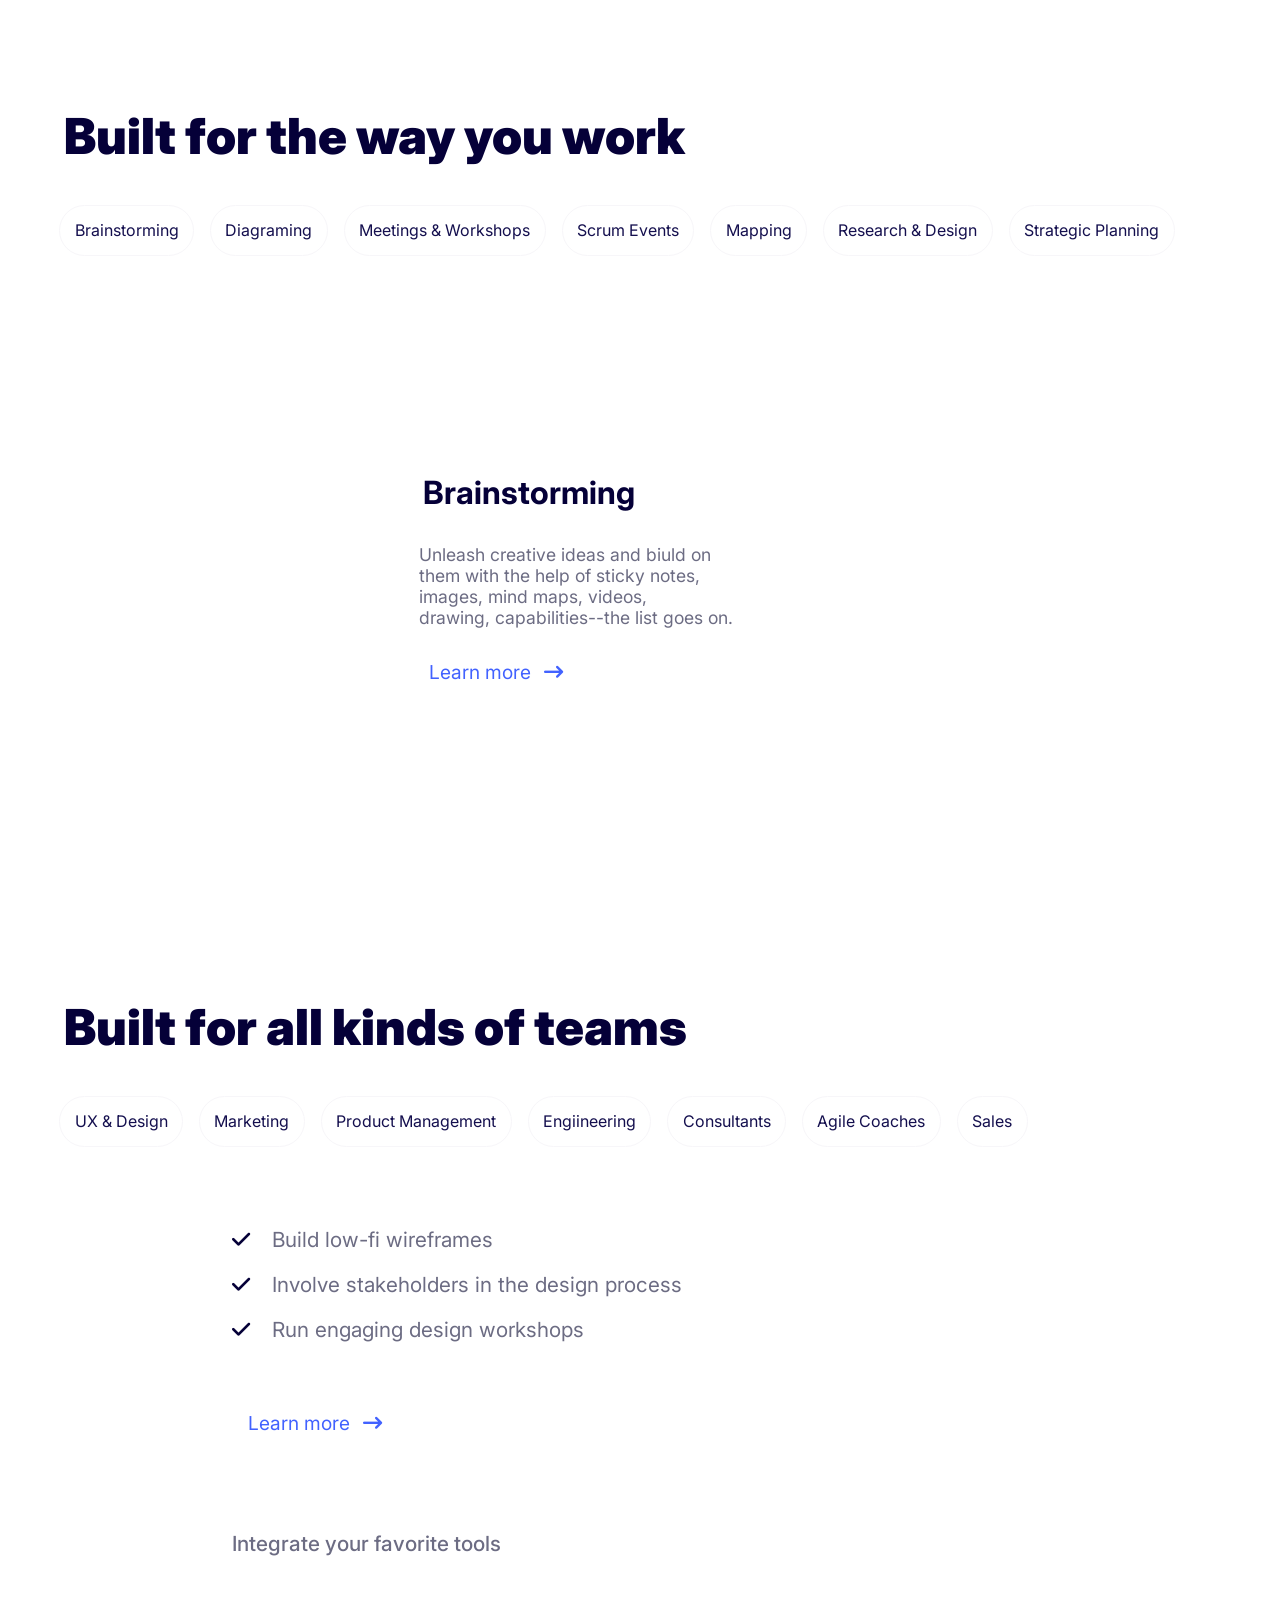
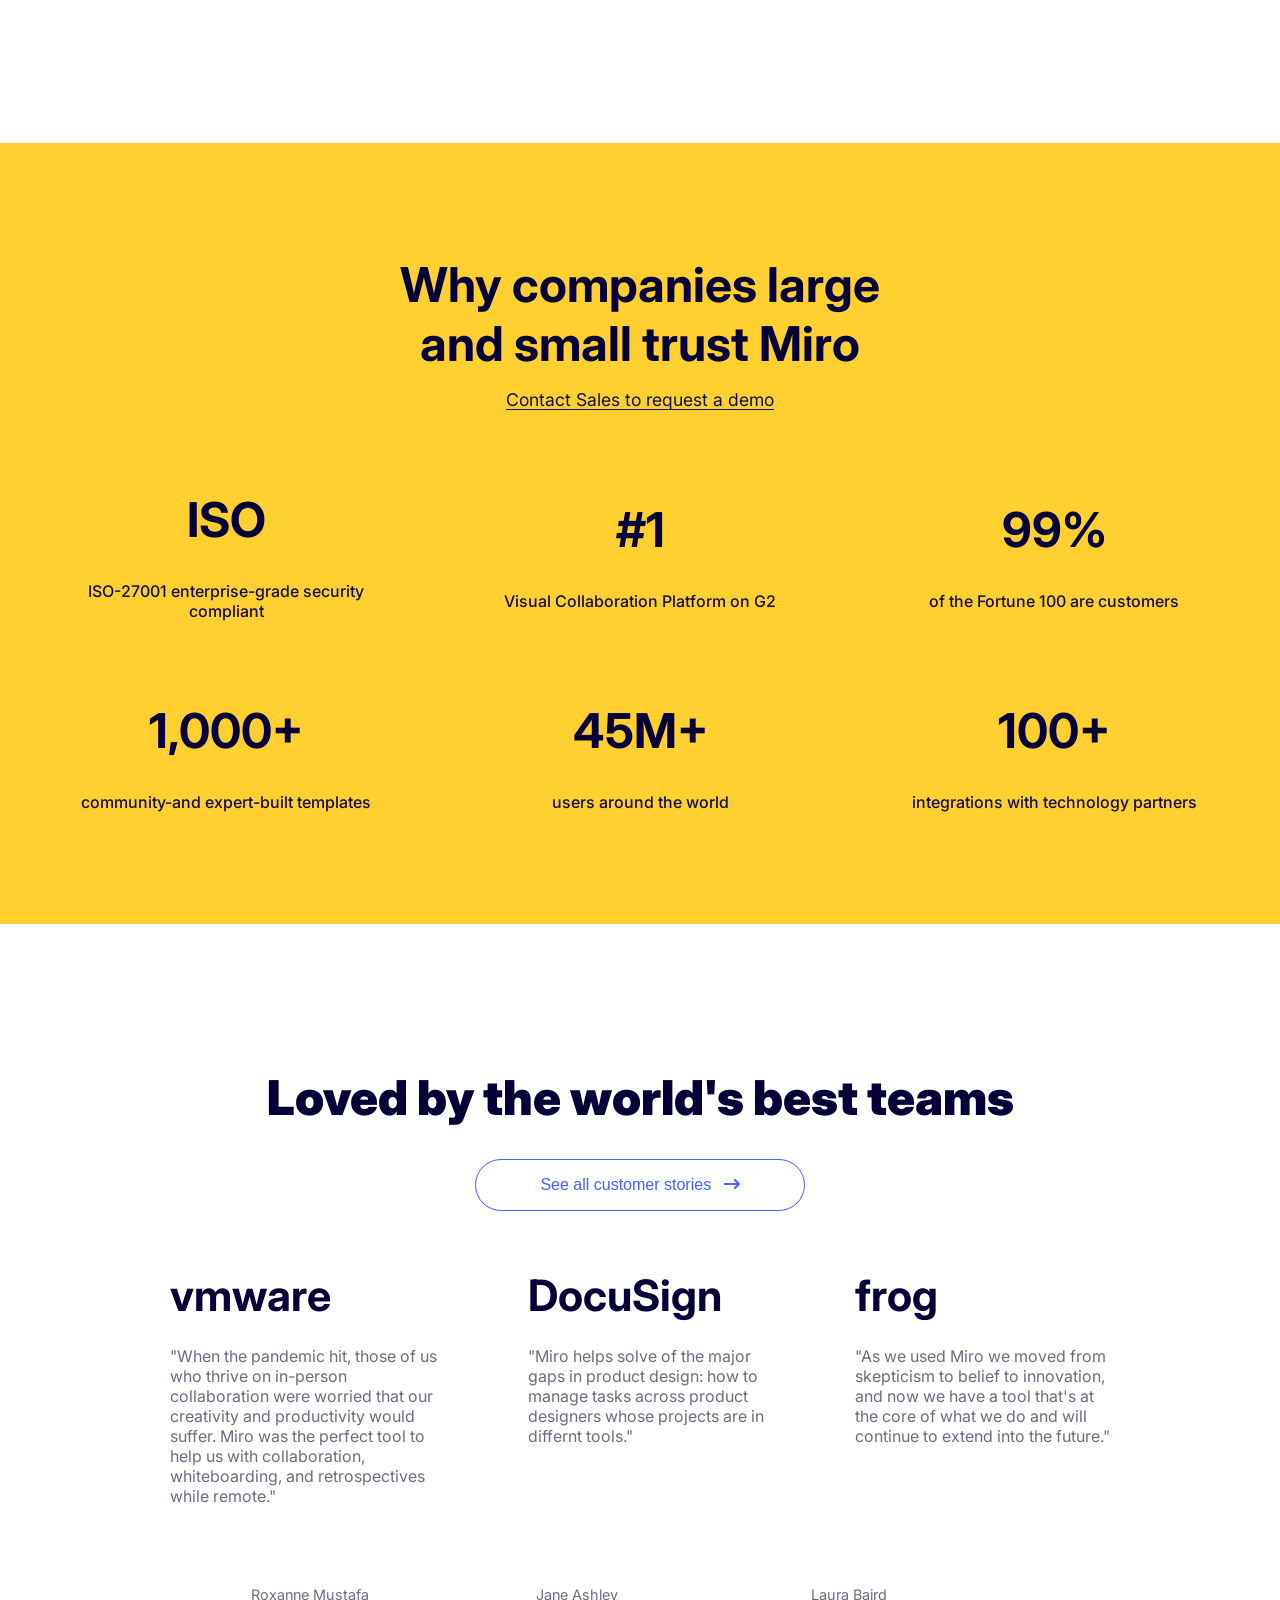
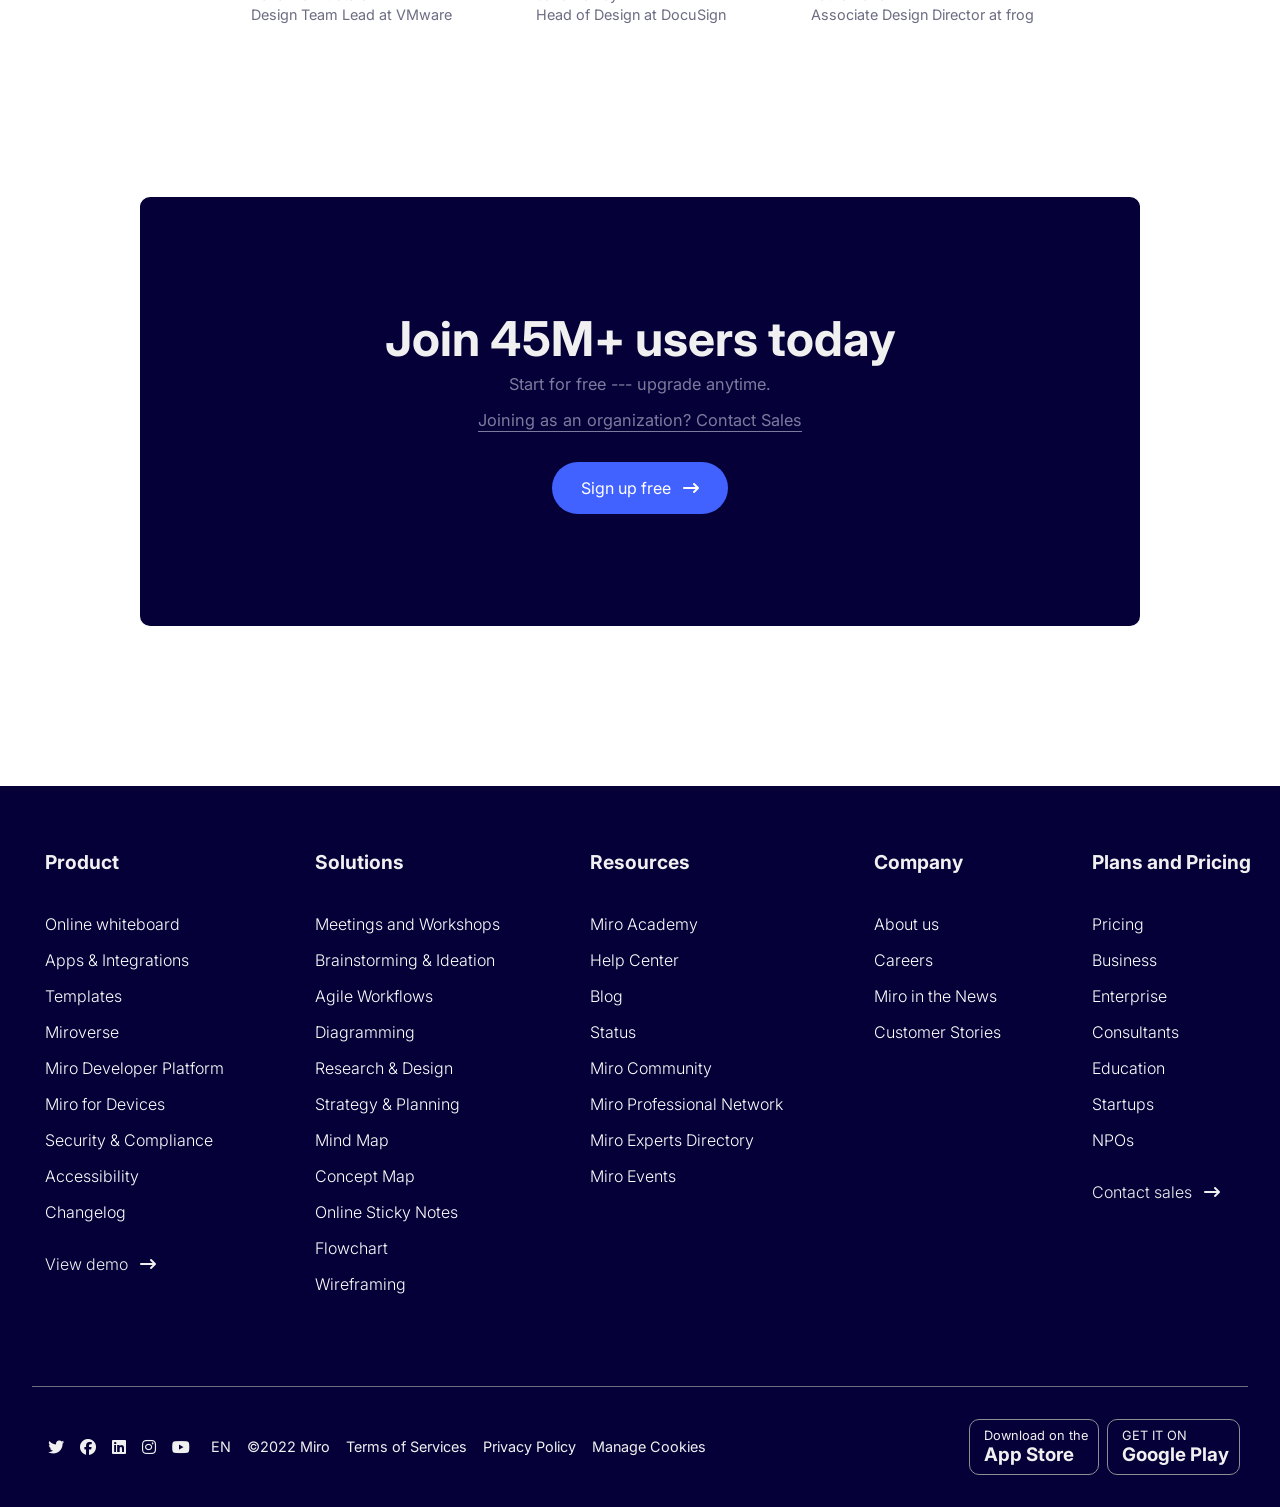
==== commit 03152c92: "minor changes" ====
--- a/miro.com/index.html
+++ b/miro.com/index.html
@@ -67,10 +67,10 @@
           <i class="fa-regular fa-star"></i>
           <i class="fa-regular fa-star"></i>
           <i class="fa-solid fa-star-half-stroke"></i> -->
-           <img height="40px" src="./images/star-logo.png" alt="">  
+           <img height="30px" src="./images/star-logo-removebg-preview.png" alt="">  
           <p>Based on 5149+ reviews:</p>
         </div>
-          <img height="50px" src="./images/G2 logo.png" alt="">
+          <img height="50px" src="./images/G2 logo.png" alt="" class="g2">
 
           <h4>GetApp</h4>
           <h4>Capterra</h4>
--- a/miro.com/miro.css
+++ b/miro.com/miro.css
@@ -171,7 +171,7 @@
     display: flex;
     justify-content: center;
     align-items: center;
-    padding: .5rem 1.5rem .5rem .5rem;
+    padding: .5rem 1rem .5rem 0;
     border: .6px solid  #f4eeee;
     margin-top: 2rem;
     background-color: #f5f5f5;
@@ -182,7 +182,6 @@
     flex-direction: column;
     align-items: center;
     justify-content: center;
-   margin-right: 1.8rem;
    margin-left: .5rem;
     text-align: justify; 
 }
@@ -192,14 +191,12 @@
     font-weight: 500;
     font-size: .9rem;
     text-align: justify;
+    margin-right: 2rem;
 }
 .icon-para img{
     margin-right: 3rem;
 }
-.icons-section i{
-    color: #daa520;
-    font-size: 1rem; 
-}
+
 .icons-section h4{
     padding-left: 1rem;
     font-size: 1rem;
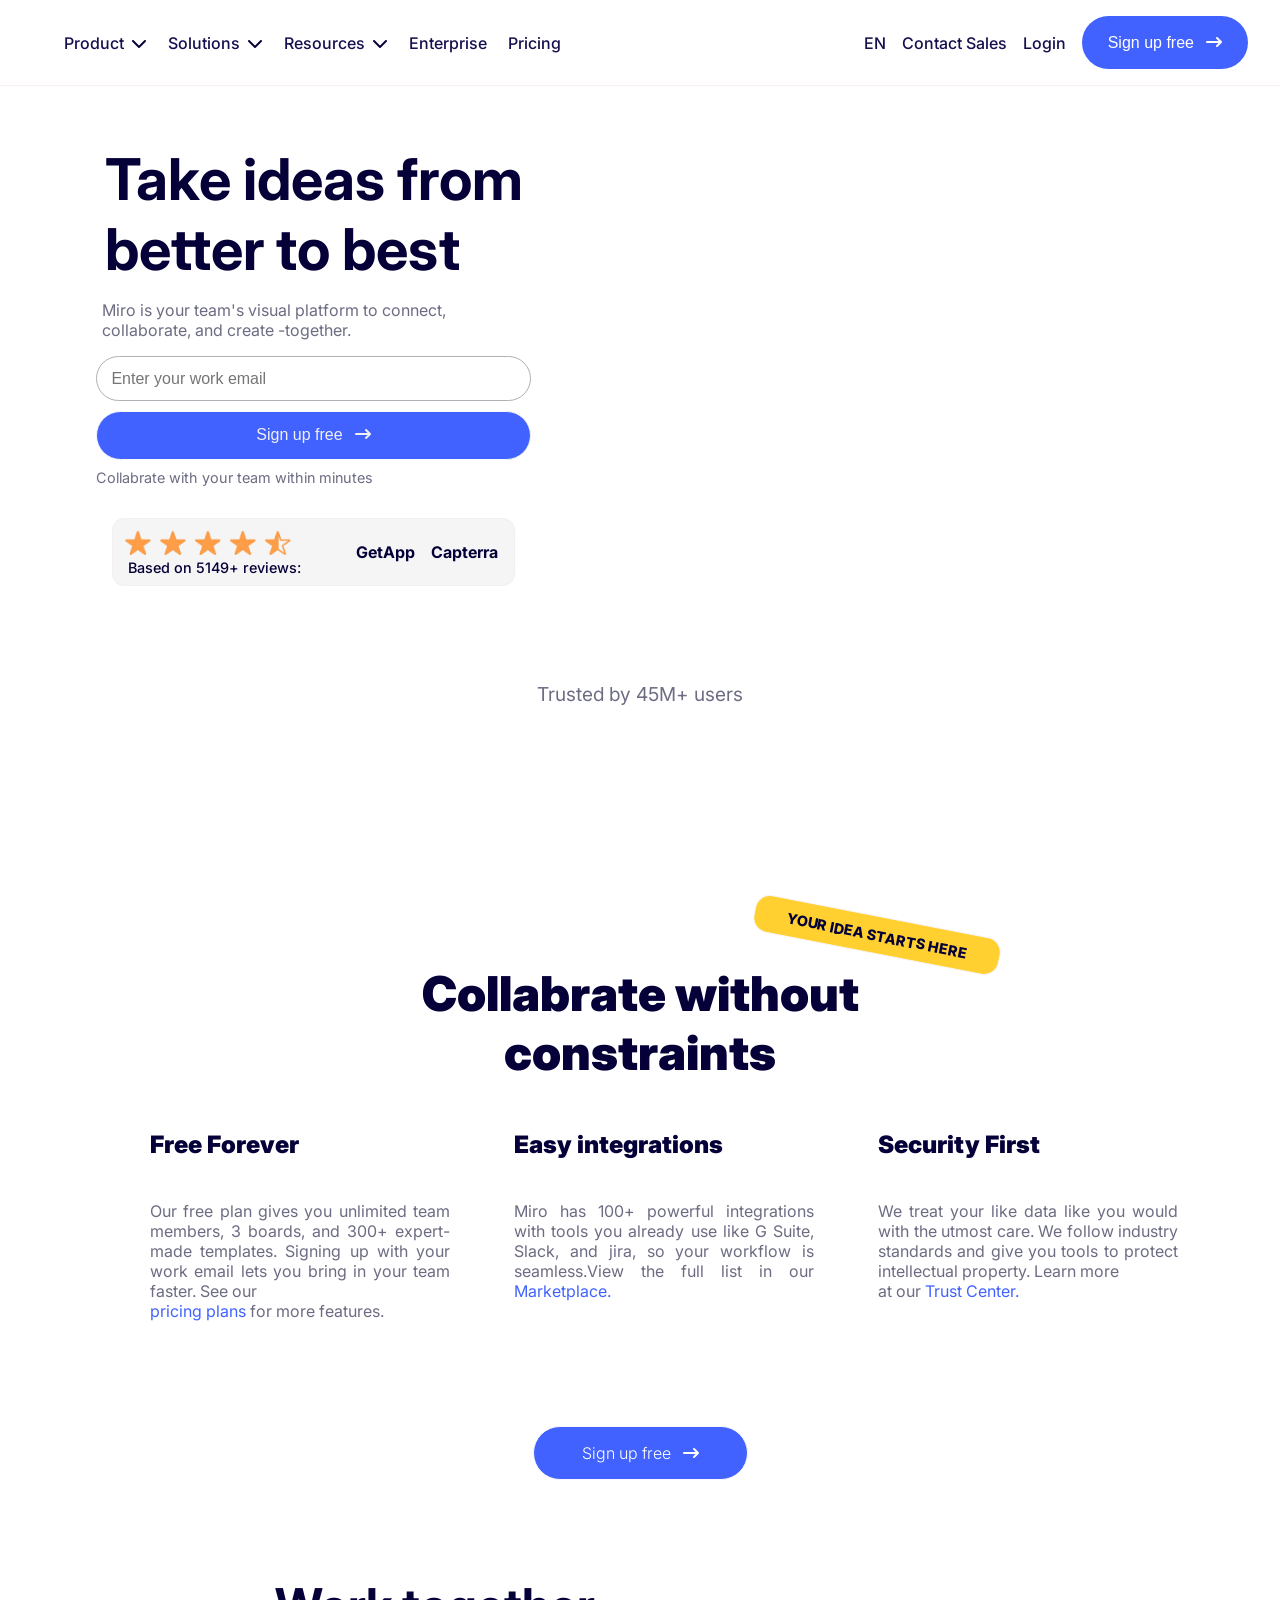
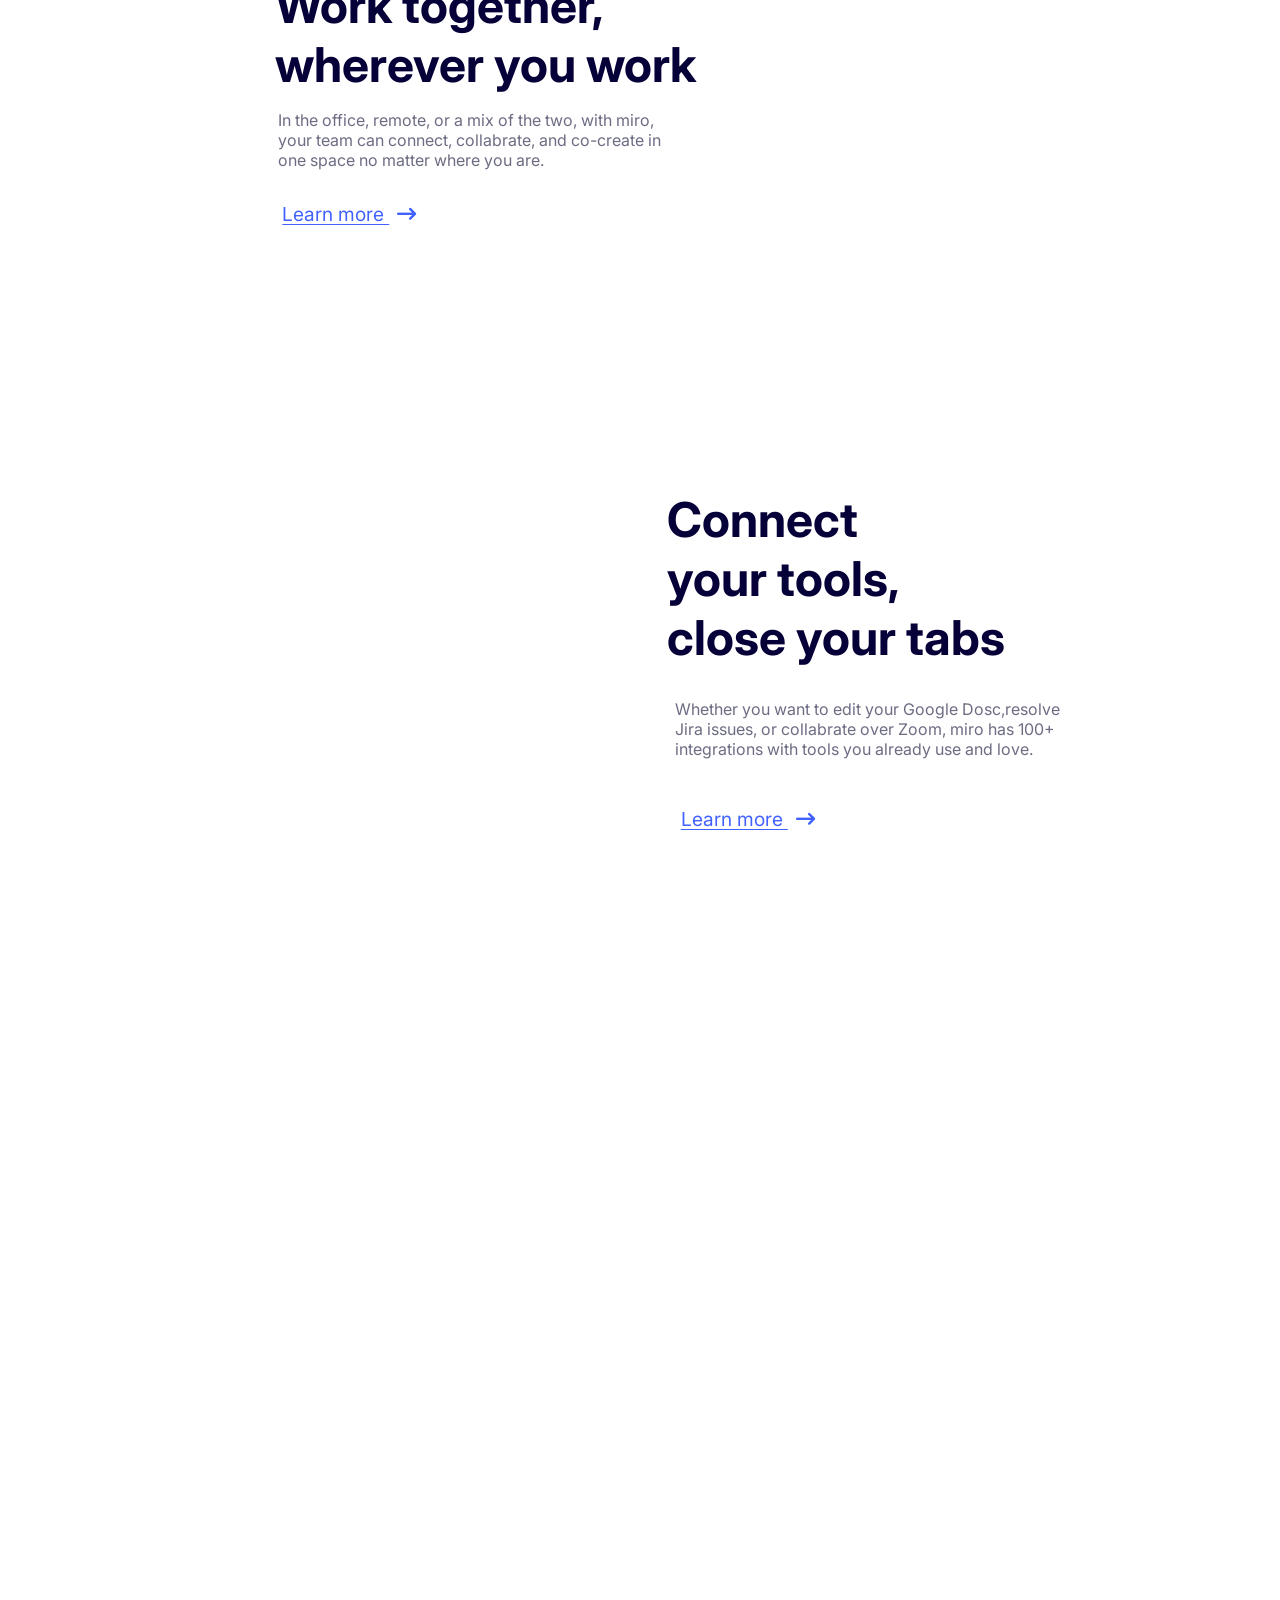
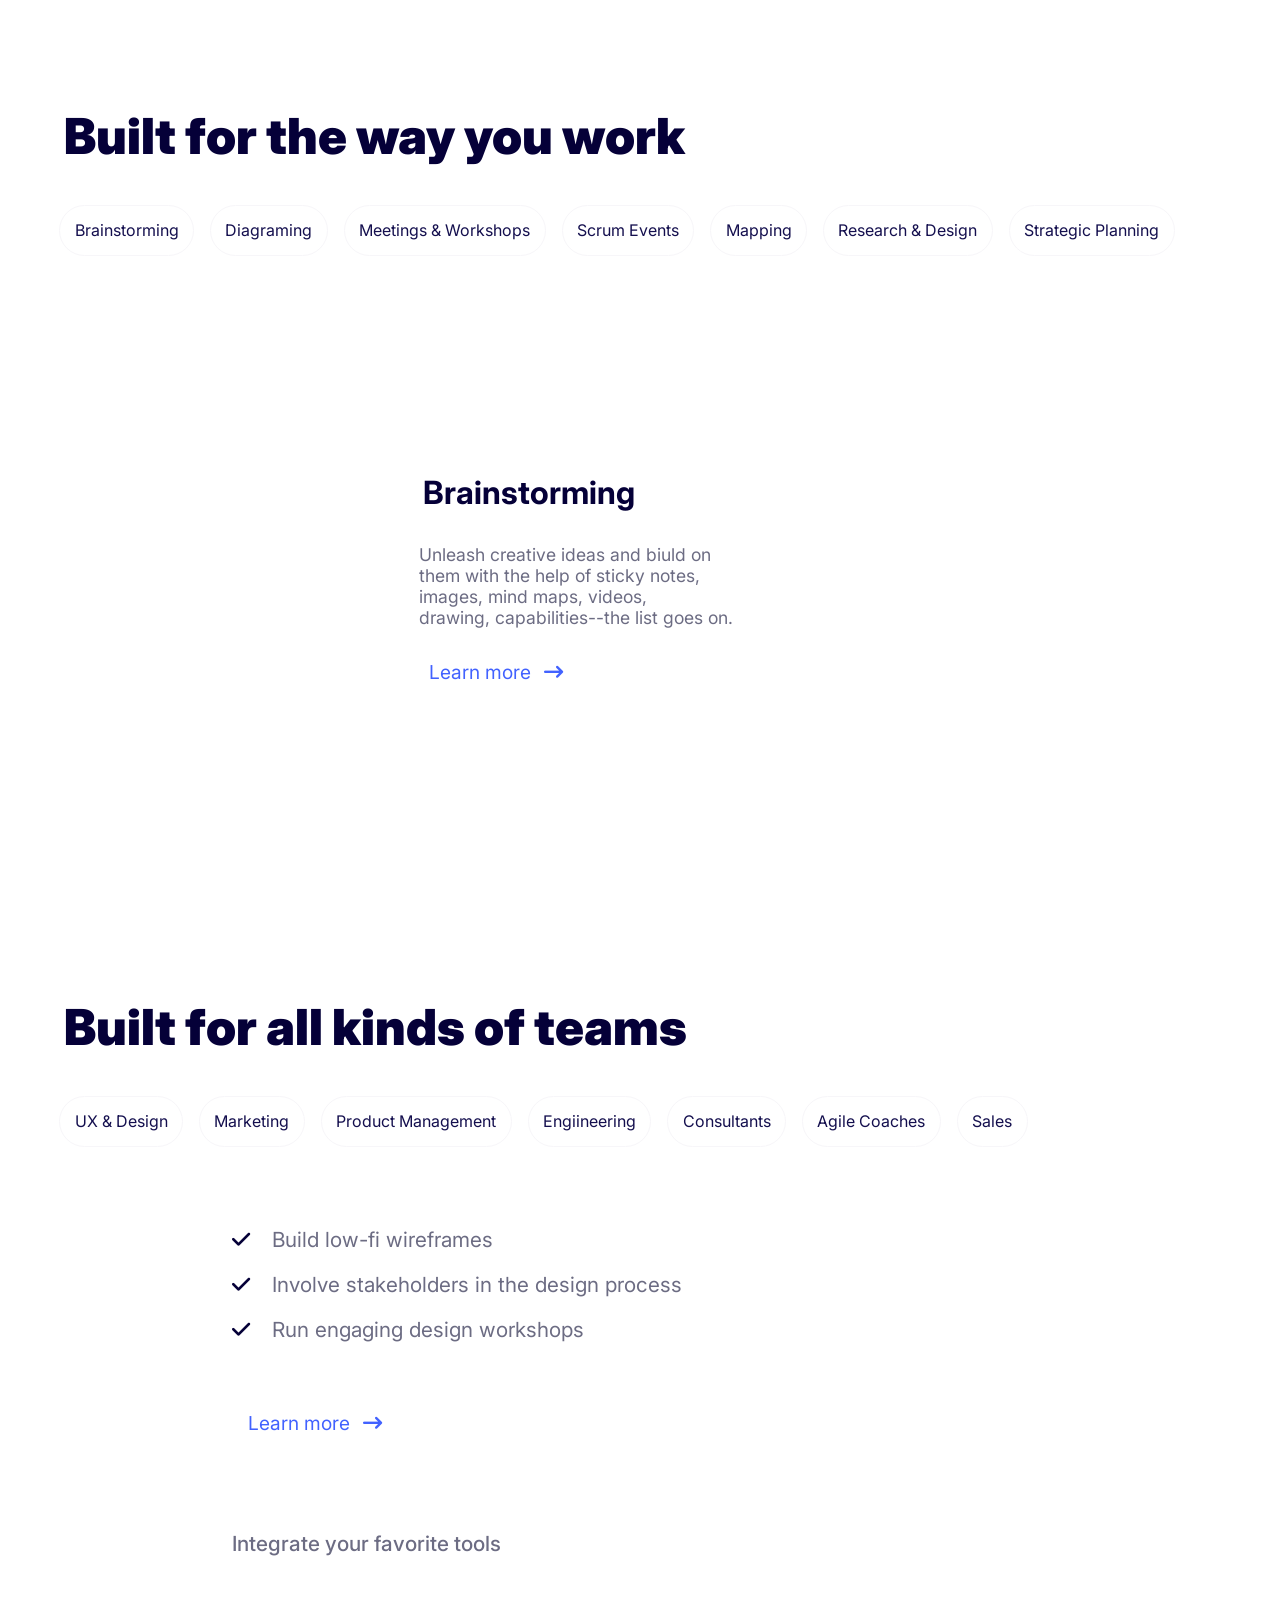
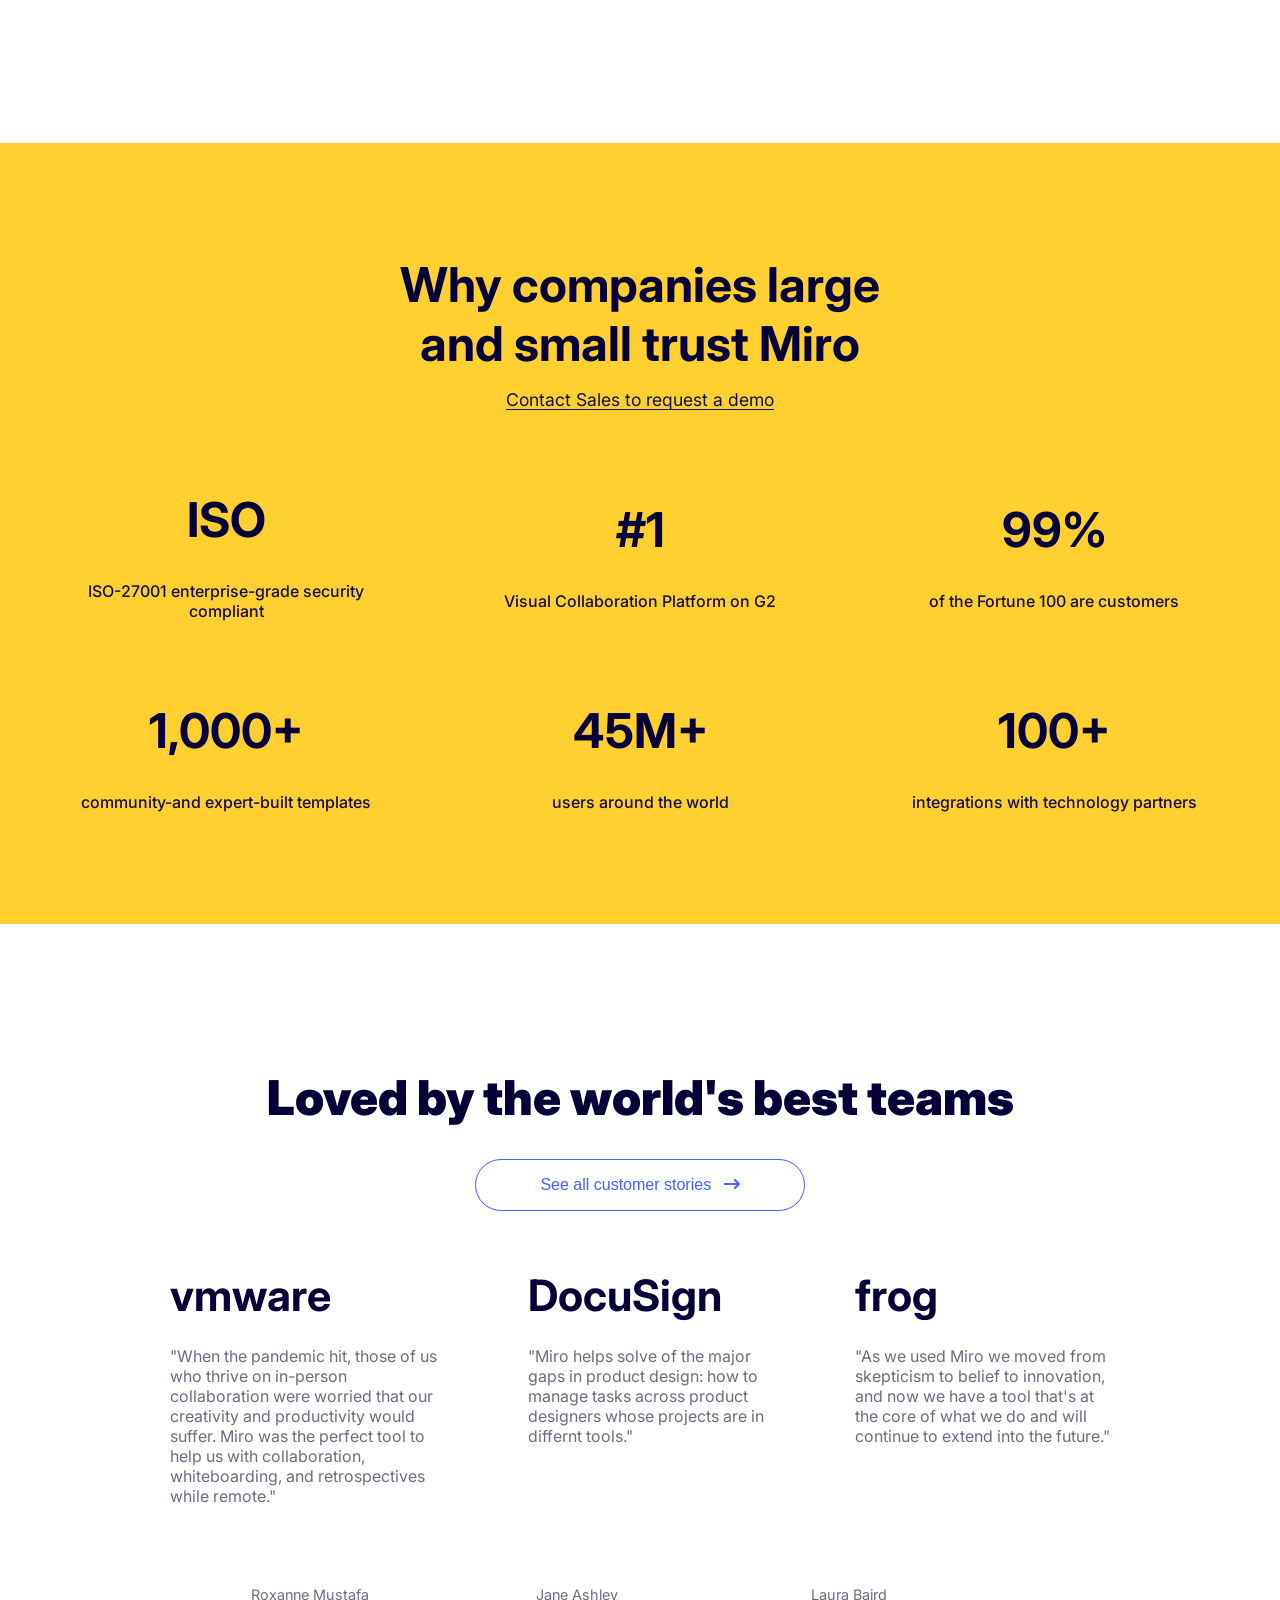
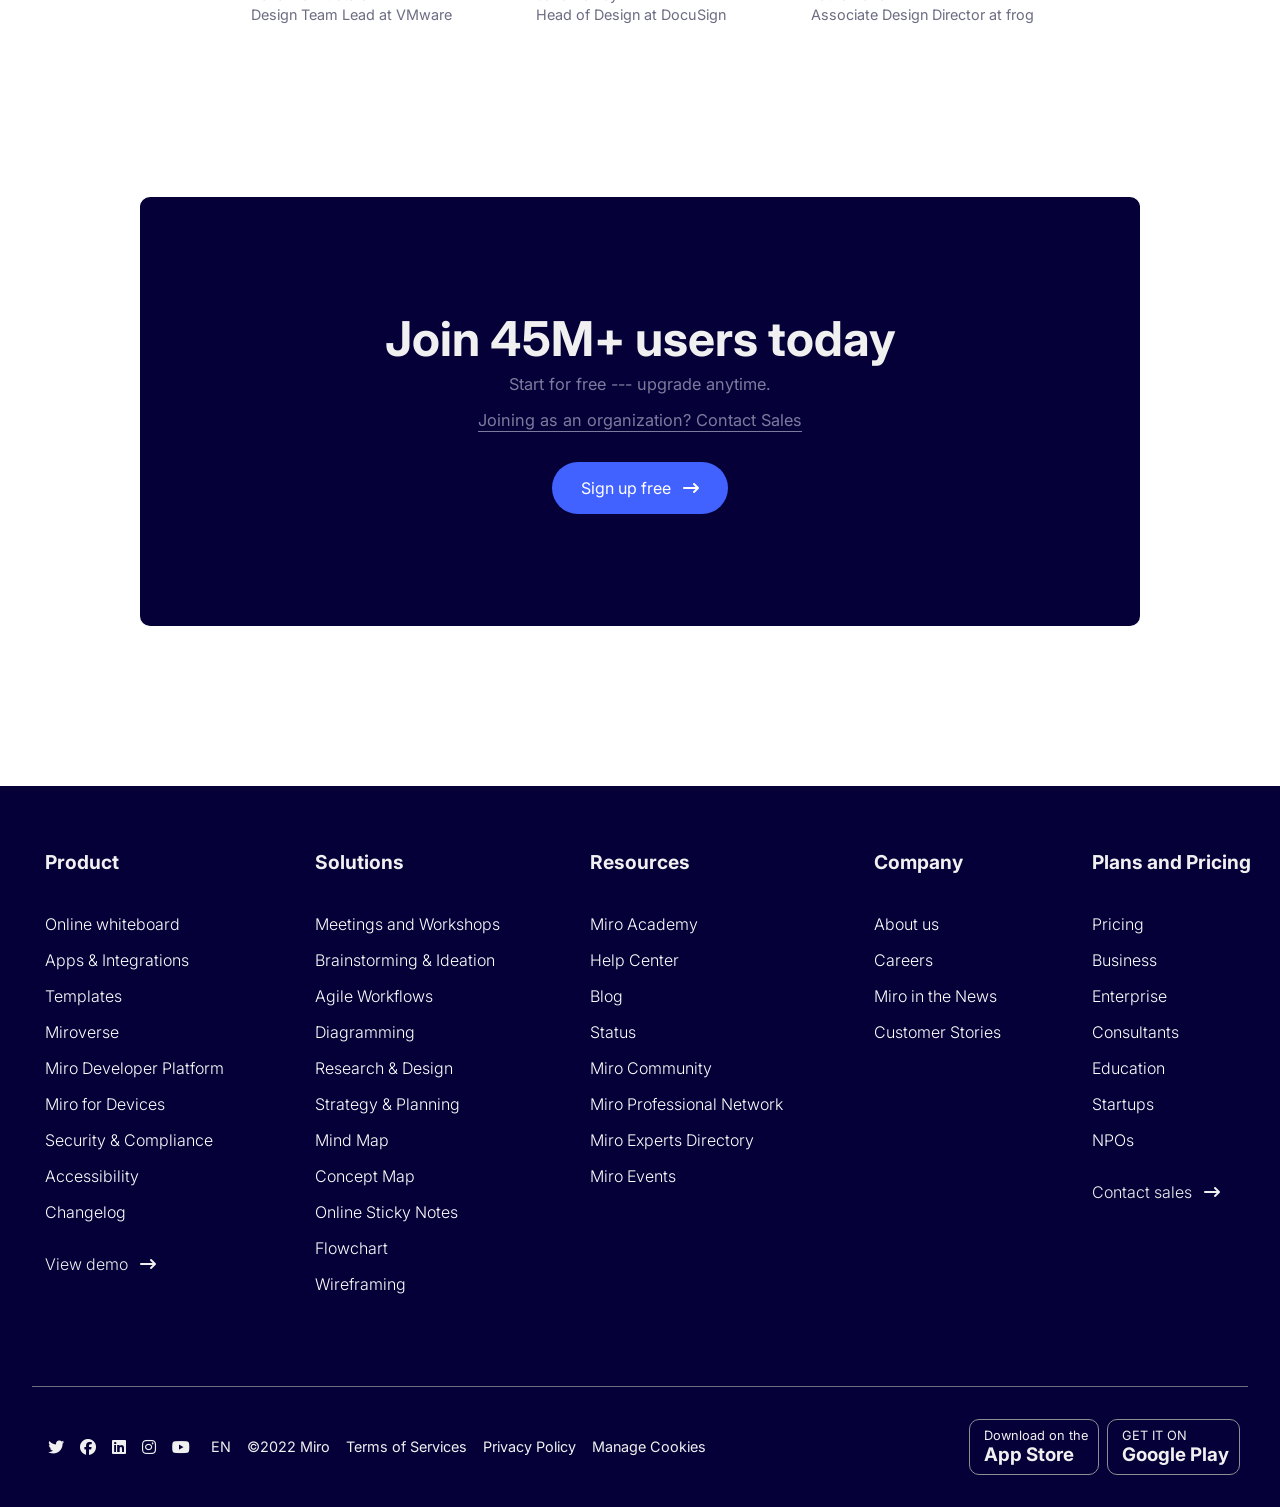
==== commit ce073b56: "minor changes" ====
--- a/miro.com/index.html
+++ b/miro.com/index.html
@@ -5,6 +5,7 @@
     <meta name="viewport" content="width=device-width, initial-scale=1.0" />
     <title>miro</title>
     <link rel="stylesheet" href="miro.css" />
+    <link rel="stylesheet" href="responsive.css">
     <!-- Font-awesome -->
     <link
       rel="stylesheet"
@@ -23,10 +24,11 @@
         <div class="logo">
           <img src="./images/logo.svg" alt="" />
         </div>
+   
         <ul class="links flex">
           <li><a href="">Product</a> <i class="fa-solid fa-chevron-down"></i></li>
           <li>
-            <a href="">Solutions</a><i class="fa-solid fa-chevron-down"></i>
+            <a href="">Solutions</a> <i class="fa-solid fa-chevron-down"></i>
           </li>
           <li>
             <a href="">Resources</a> <i class="fa-solid fa-chevron-down"></i>
@@ -44,6 +46,11 @@
         </ul>
         <button class="btn">
           Sign up free  <i class="fa-solid fa-arrow-right-long"></i>
+          <!-- <button class="toggleBtn2">---
+           <div class="line"></div>
+            <div class="line"></div>
+            <div class="line"></div> 
+          </button> -->
       </div>
     </header>
     <main class="main--container">
--- a/miro.com/miro.css
+++ b/miro.com/miro.css
@@ -55,6 +55,7 @@
     color: var(--primary-color);
     margin:0  1rem 0 2rem;
 }
+
 .nav-section .links{
    display: flex;
    justify-content: center;
--- a/miro.com/responsive.css
+++ b/miro.com/responsive.css
@@ -0,0 +1,62 @@
+@media screen and (max-width: 1120px) {
+   .left .logo{
+        font-size: .7rem;
+    }
+    .nav-section .links li a{
+        text-decoration: none;
+        color: var(--secondary-color);
+        font-weight: 500;
+        font-size: .8rem;    
+    }
+    .nav-section .links .fa-chevron-down{
+       font-size: .6rem;
+        color: var(--primary-color);  
+        margin-left: .1rem;
+    }
+    .right-links li a{
+        text-decoration: none;
+        color: var(--secondary-color);
+        font-weight: 500;
+        font-size: .8rem;    
+    }
+    .right .btn{
+        padding: .8rem .9rem;
+        font-size: .8rem;
+        color: var(---Button-text-color);
+        background-color: var(--Button-bg-color);
+       border: none;
+        border-radius: var(--border-radius);
+        margin: 1rem 2rem 1rem 1rem;
+    }
+    .fa-arrow-right-long{
+        margin-left: .1rem;
+    }
+    .right .img-global{ 
+        height: 30px;
+    }
+}
+
+@media screen and (max-width:940px) {
+   .btn .fa-arrow-right-long{
+    display: none;
+   }
+   .left .logo{
+    font-size: .7rem; 
+}
+.nav-section .links{ 
+    gap: .5rem;
+}
+.nav-section .links .fa-chevron-down{
+    margin-left: .1rem;
+    color: var(--primary-color);  
+}
+.left .logo{
+    font-weight:600 ;
+    font-size: .5rem;
+    color: var(--primary-color);
+    margin:0  .6rem 0 .9rem;
+}
+.right .right-links{
+    gap: .5rem;  
+}
+}
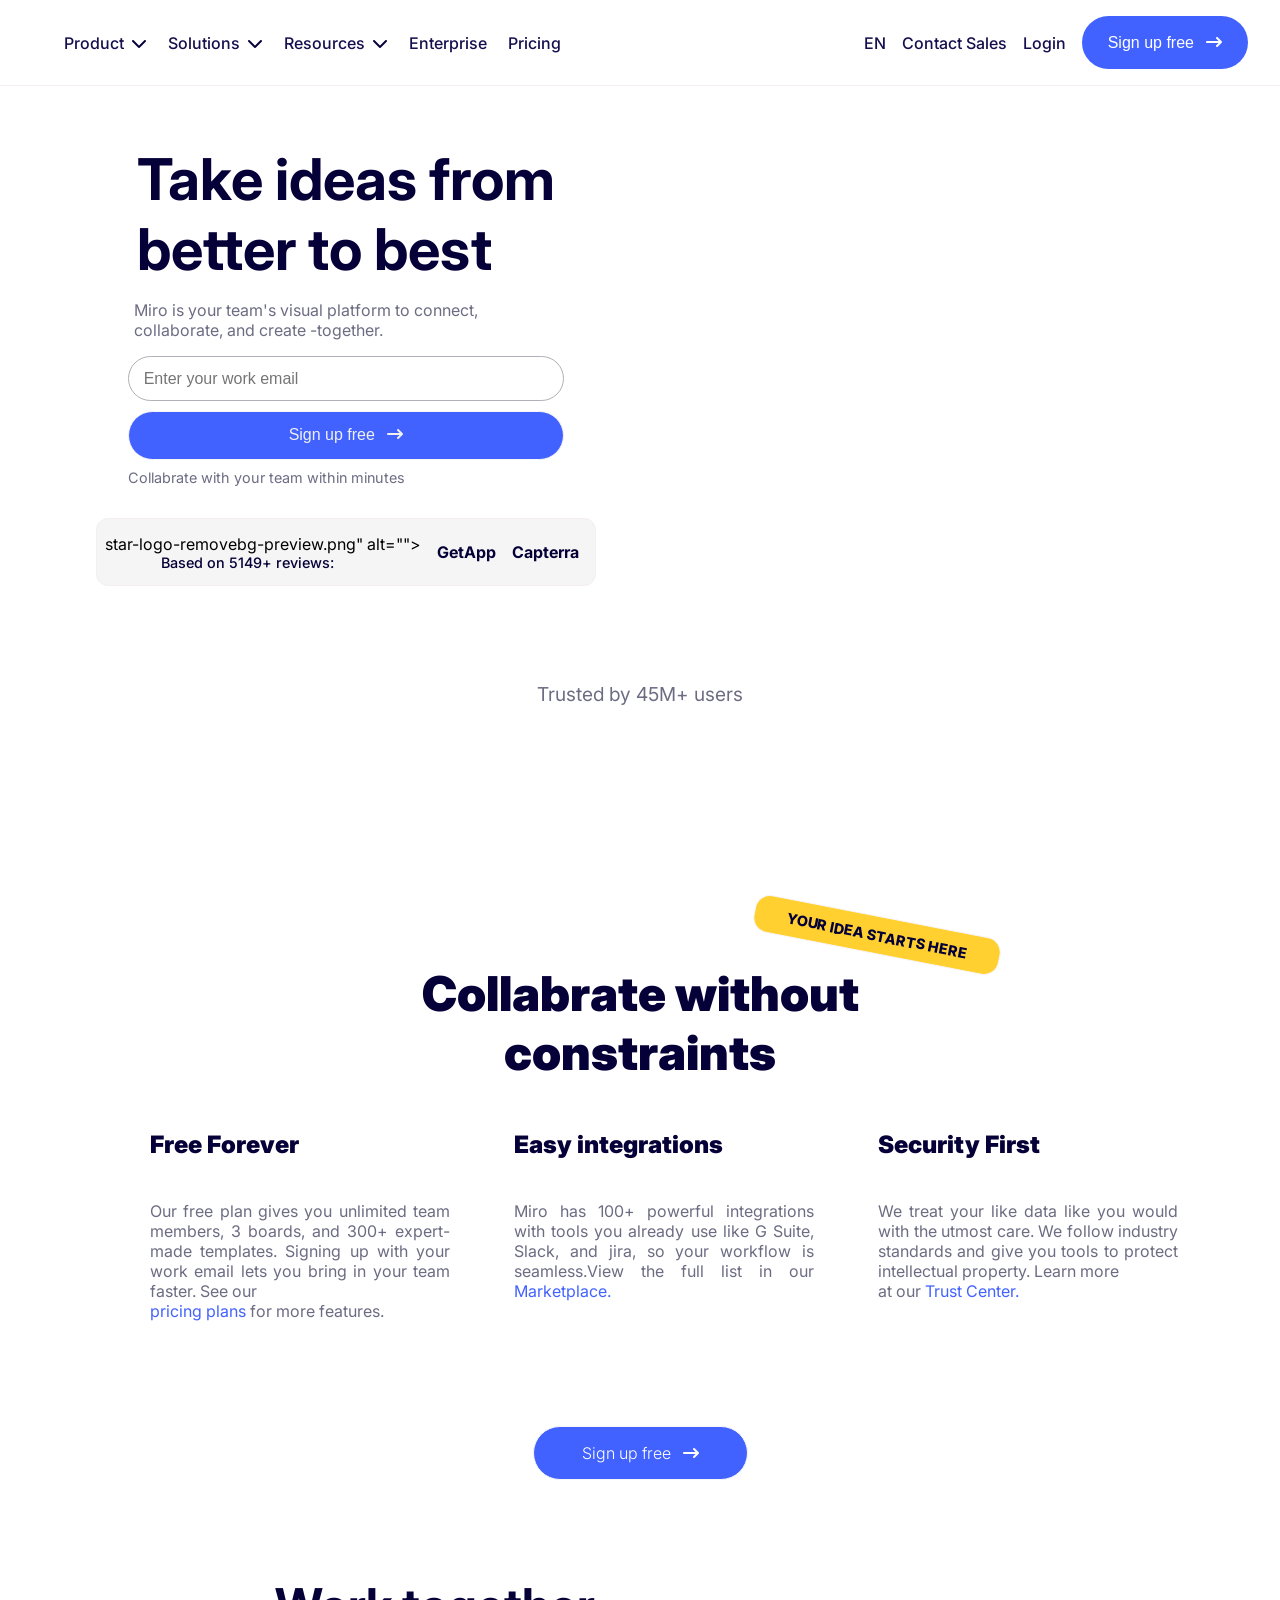
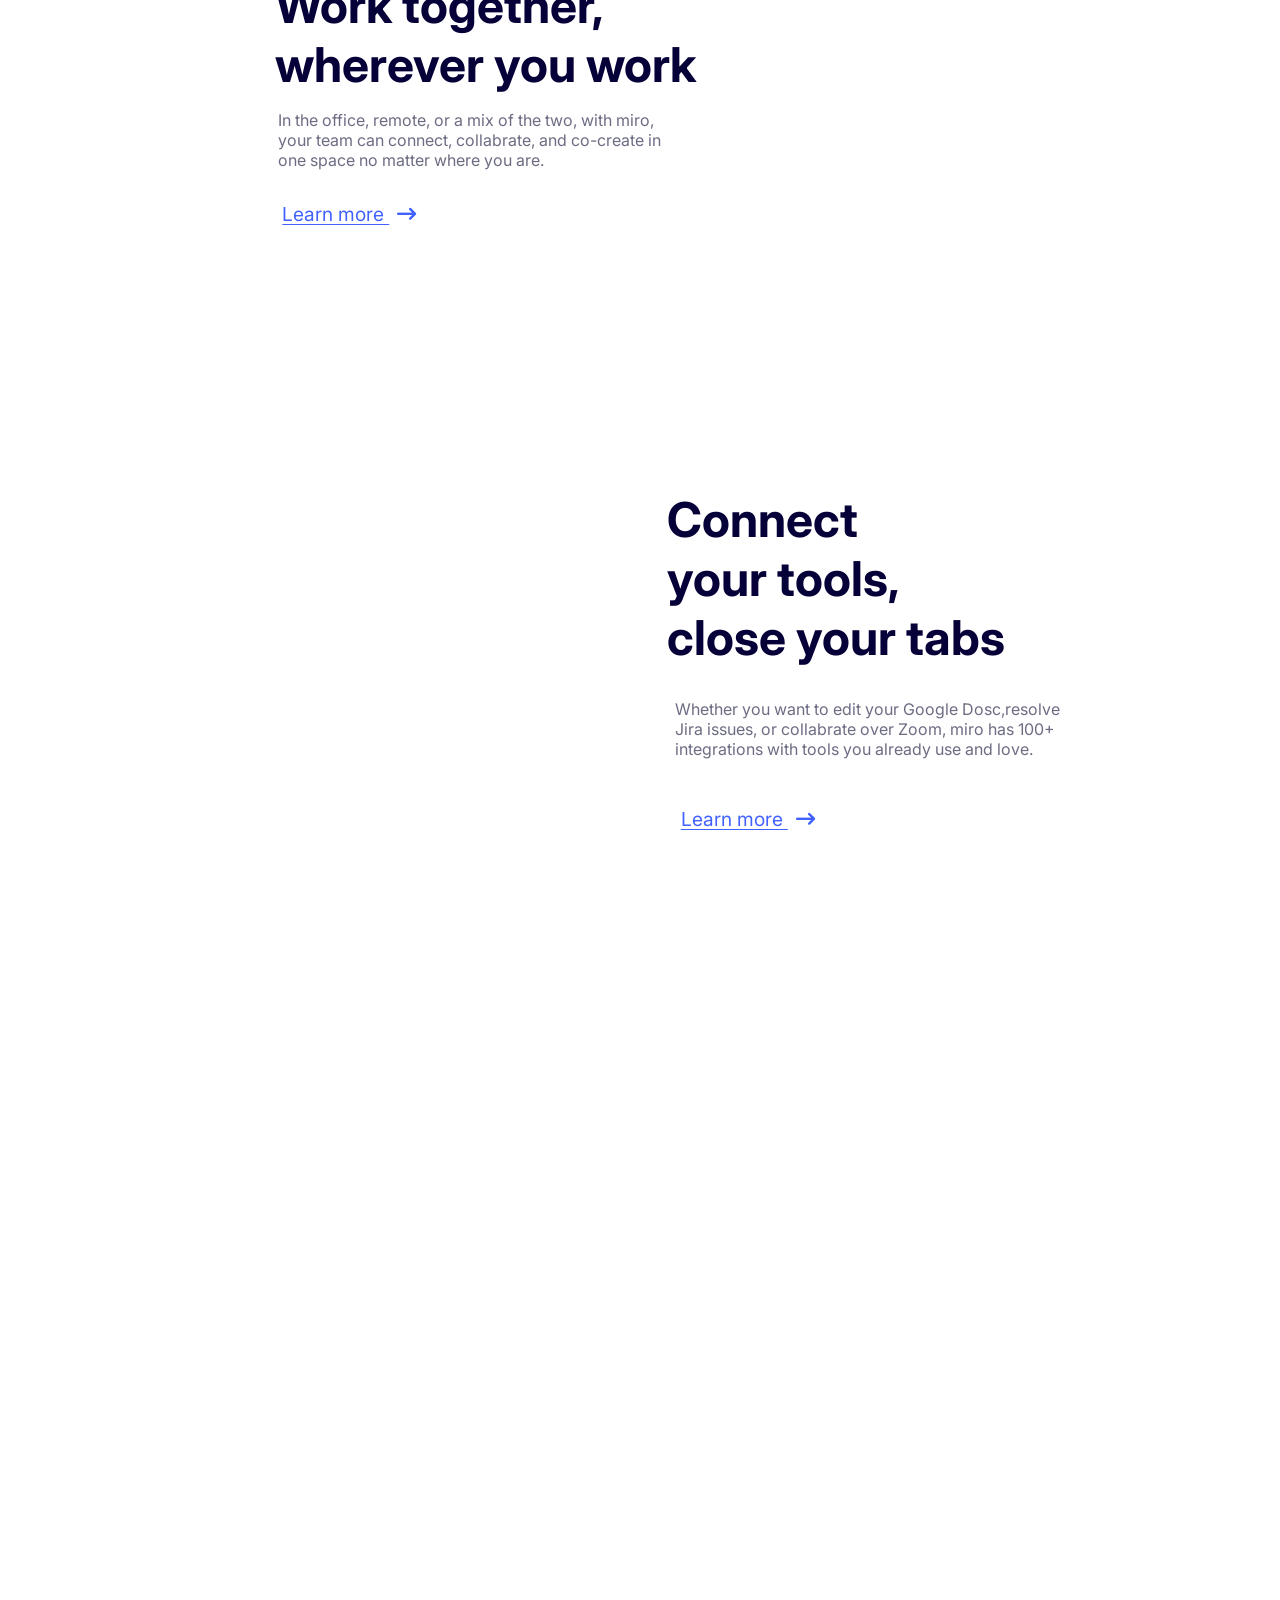
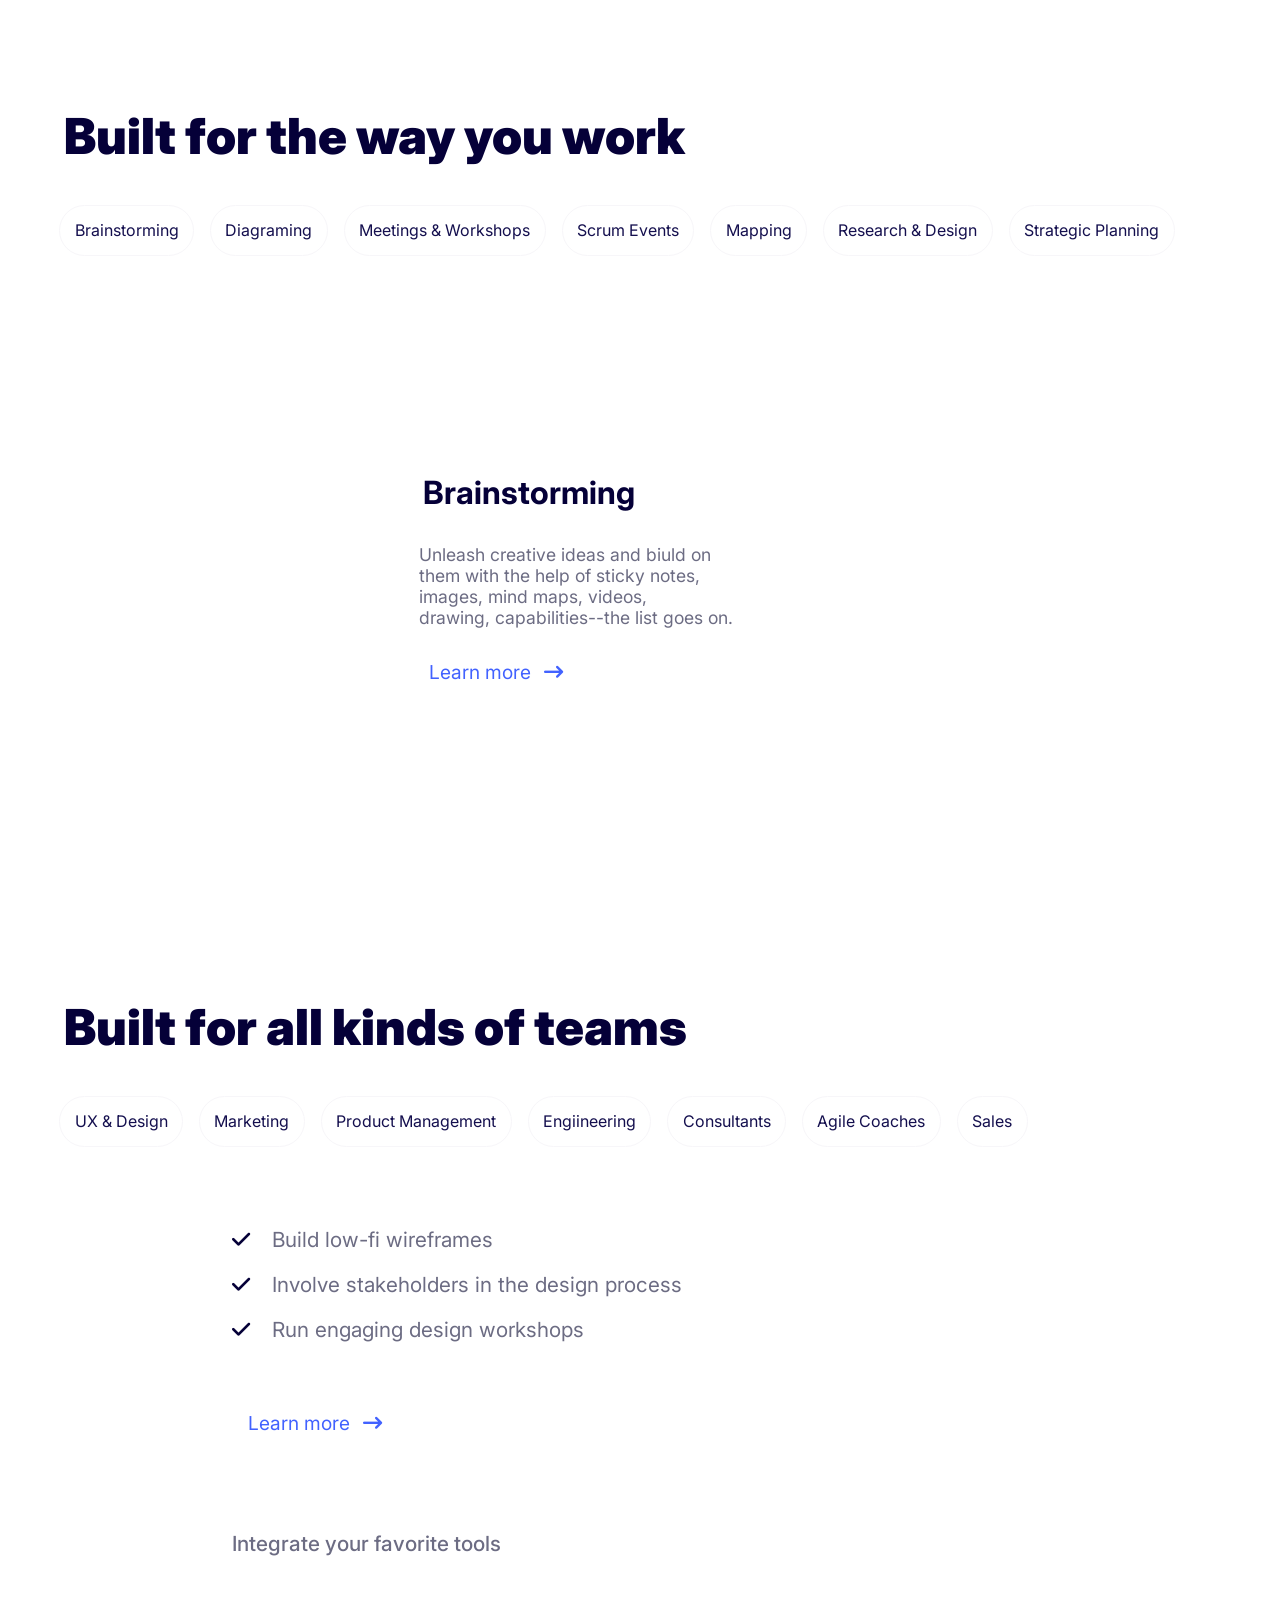
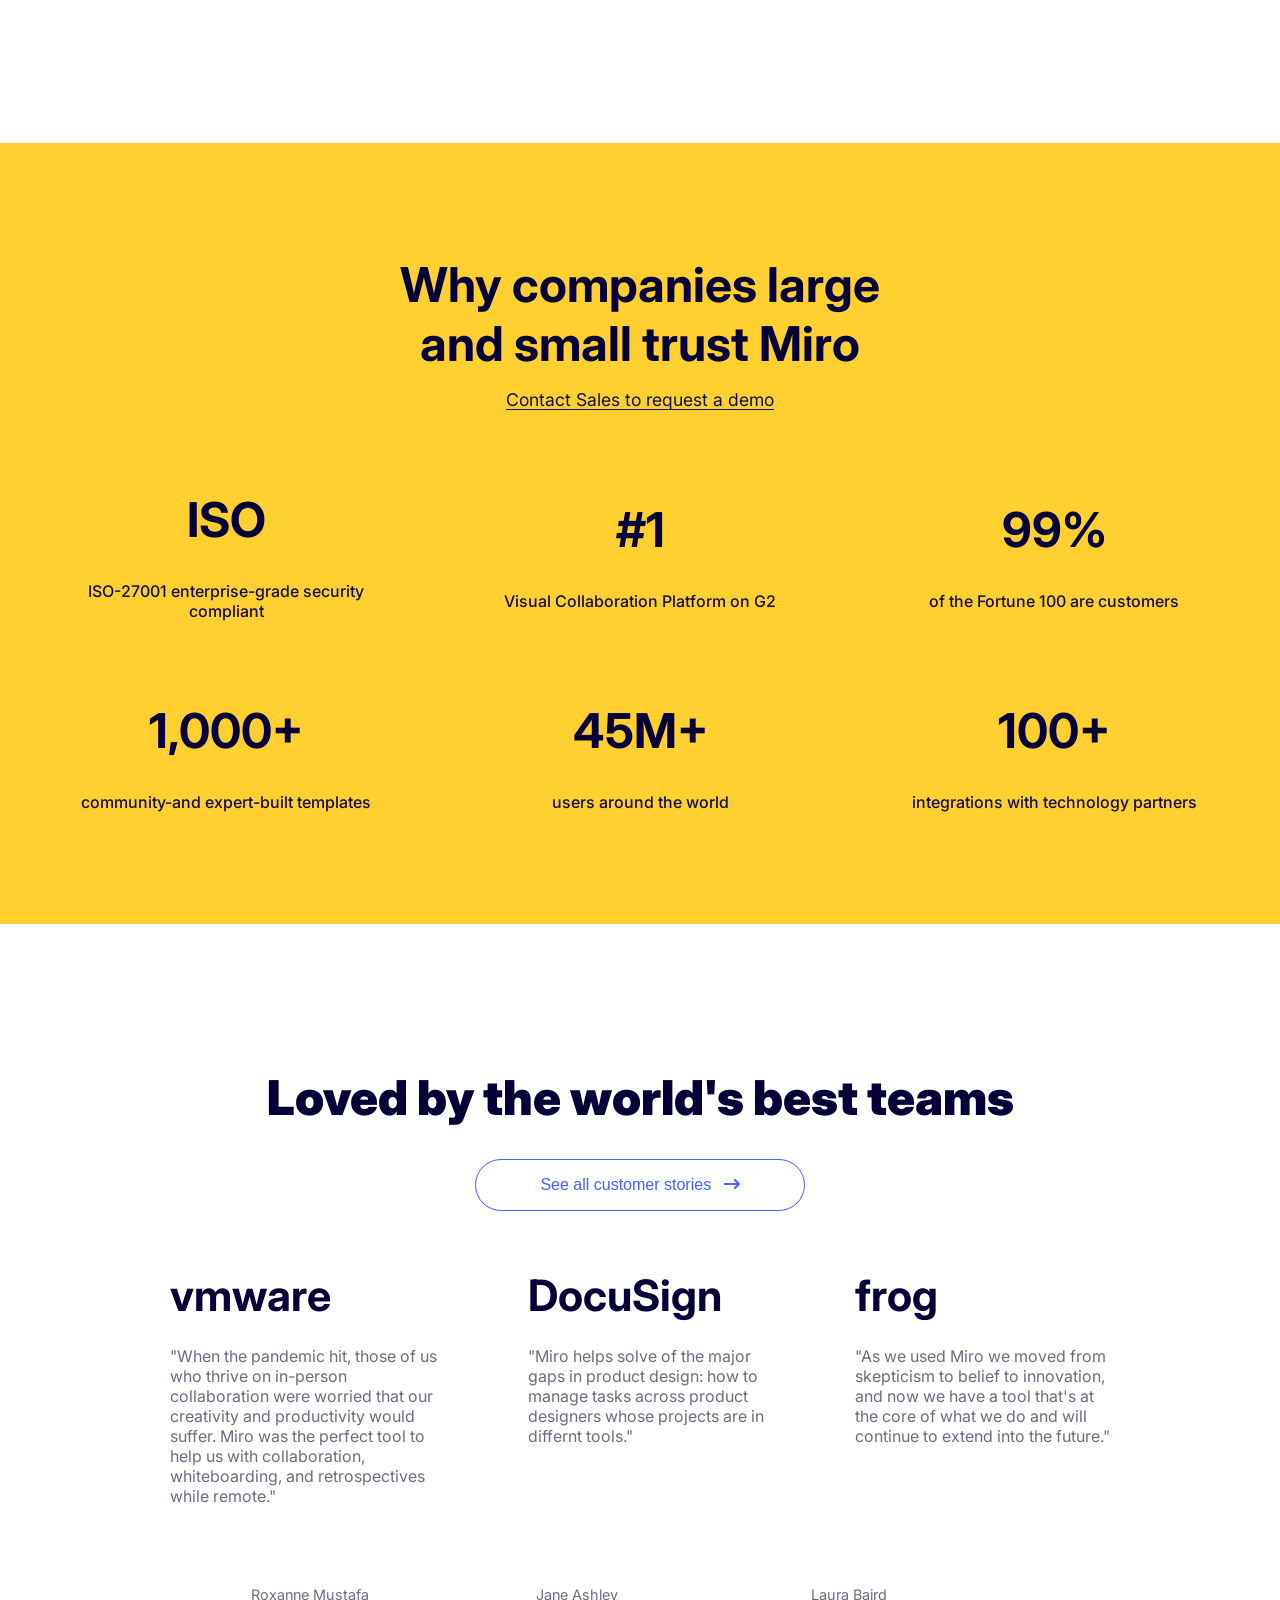
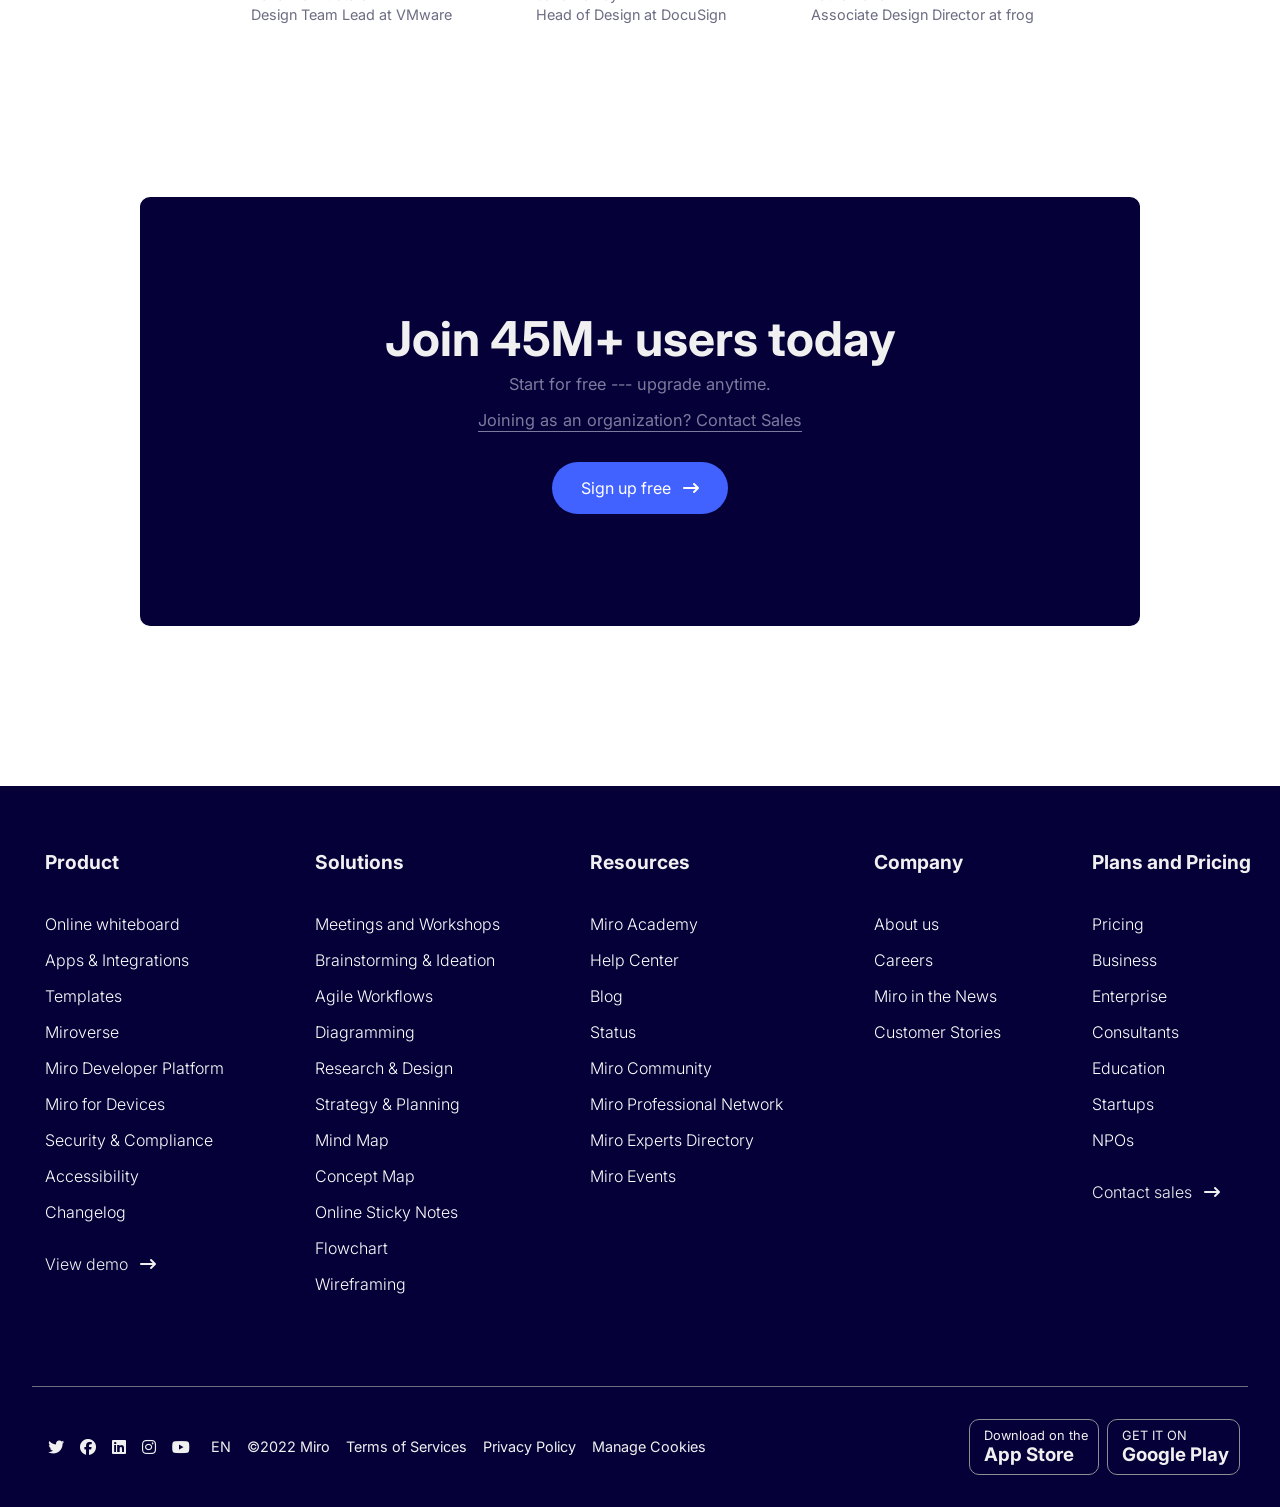
==== commit d666b51f: "no changes" ====
--- a/miro.com/index.html
+++ b/miro.com/index.html
@@ -7,7 +7,7 @@
     <link rel="stylesheet" href="miro.css" />
     <link rel="stylesheet" href="responsive.css">
     <!-- Font-awesome -->
-    <link
+    <link 
       rel="stylesheet"
       href="https://cdnjs.cloudflare.com/ajax/libs/font-awesome/6.6.0/css/all.min.css"
       integrity="sha512-Kc323vGBEqzTmouAECnVceyQqyqdsSiqLQISBL29aUW4U/M7pSPA/gEUZQqv1cwx4OnYxTxve5UMg5GT6L4JJg=="
@@ -44,14 +44,41 @@
           <li><a href="">Contact Sales</a></li>
           <li><a href="">Login</a></li>
         </ul>
+        <button class="log" id="log">Login</button>
         <button class="btn">
-          Sign up free  <i class="fa-solid fa-arrow-right-long"></i>
-          <!-- <button class="toggleBtn2">---
-           <div class="line"></div>
+          Sign up free  <i class="fa-solid fa-arrow-right-long"></i></button>
+          <div class="hamburgur" id="hamburgur">
             <div class="line"></div>
-            <div class="line"></div> 
-          </button> -->
-      </div>
+            <div class="line"></div>
+            <div class="line"></div>
+          </div>
+      </div>
+      <!-- responsive navbar toggle links -->
+      <nav class="res-nav" id="res-nav">
+        <div class="res-links" id="res-links">
+          
+<ul>
+ 
+  <li ><a href="" id="login">Login</a></li>
+  <li  ><a href="" id="signup">Sign up here</a></li>
+   <li><a href="">Product</a> <i class="fa-solid fa-chevron-down"></i></li>
+  <li>
+    <a href="">Solutions</a> <i class="fa-solid fa-chevron-down"></i>
+  </li>
+  <li>
+    <a href="">Resources</a> <i class="fa-solid fa-chevron-down"></i>
+  </li>
+  <li><a href="">Enterprise</a></li>
+  <li><a href="">Pricing</a></li>
+  <li></i> <a href="">EN</a></li>
+          <li><a href="">Contact Sales</a></li>
+          
+
+         
+</ul>
+        </div>
+      </nav>
+      <!-- end of responsive links -->
     </header>
     <main class="main--container">
       <div class="text-section">
@@ -69,12 +96,7 @@
         </div>
         <div class="icons-section">
           <div class="icon-para">
-          <!-- <i class="fa-regular fa-star"></i>
-          <i class="fa-regular fa-star"></i>
-          <i class="fa-regular fa-star"></i>
-          <i class="fa-regular fa-star"></i>
-          <i class="fa-solid fa-star-half-stroke"></i> -->
-           <img height="30px" src="./images/star-logo-removebg-preview.png" alt="">  
+         star-logo-removebg-preview.png" alt="">  
           <p>Based on 5149+ reviews:</p>
         </div>
           <img height="50px" src="./images/G2 logo.png" alt="" class="g2">
@@ -411,5 +433,6 @@
 
       </div>
     </footer>
+    <script src="main.js"></script>
   </body>
 </html>
--- a/miro.com/miro.css
+++ b/miro.com/miro.css
@@ -1,829 +1,847 @@
-:root{
---primary-color: #050038;
---secondary-color:#140f4e ;
---Button-bg-color:#4262FF;
---Background-color: #F0F0F0;
---container-color:#FFD02F;
----Button-text-color:#ffffff ;
---dim-text-color:#6c6c83;
---border: 0.7px solid #f7f6f9;
---border-radius:30px;
---link-color: #4262FF;
- --hover-btn-color:#f0f0ff;
- --font-family: "Inter", sans-serif ;
-
-}
-.flex{
-    display: flex;
-    justify-content: center;
-    align-items: center;
-}
-
-*, 
-*::before,*::after{
-    margin: 0;
-    padding: 0;
-    box-sizing: border-box;
-     /* y */
-}
-body{
-    background-color: white;
-    font-family: "Inter", sans-serif ;  
-}
-p, h1,h2, h3, h4 ,a, i{
- font-family: "Inter", sans-serif ;
-}
-link , button ,a,i{
-    cursor: pointer;
-}
-.nav-section{
-    display: flex;
-    justify-content: space-between;
-    align-items: center;
-    background-color: white;
-    border-bottom: .3px solid rgb(248, 240, 240);  
-}
-.nav-section .left{
-    display: flex;
-    justify-content: center;
-    align-items: center;
-    gap: 1rem;
-}
-.left .logo{
-    font-weight:bolder ;
-    font-size: 1.5rem;
-    color: var(--primary-color);
-    margin:0  1rem 0 2rem;
-}
-
-.nav-section .links{
-   display: flex;
-   justify-content: center;
-   align-items: center;
-   gap: 1.3rem;
-}
-.nav-section .links li{
-    list-style: none;
-    text-decoration: none;  
-}
-.nav-section .links li a{
-    text-decoration: none;
-    color: var(--secondary-color);
-    font-weight: 500;
-    font-size: 1rem;    
-}
-.nav-section .links .fa-chevron-down{
-    margin-left: .2rem;
-    color: var(--primary-color);  
-}
-.right{
-    display: flex;
-    align-items: center;
-}
-.right .right-links{
-    display: flex;
-    justify-content: center;
-    align-items: center;
-    gap: 1rem;  
-}
- 
-.right-links li{
-    list-style: none;
-}
-.right-links li a{
-    text-decoration: none;
-    color: var(--secondary-color);
-    font-weight: 500;
-    font-size: 1rem;    
-}
- .right .img-global{
-    display: flex;
-    align-items: center;
-}
-.right .btn{
-    /* display: flex;
+:root {
+  --primary-color: #050038;
+  --secondary-color: #140f4e;
+  --Button-bg-color: #4262ff;
+  --Background-color: #f0f0f0;
+  --container-color: #ffd02f;
+  ---Button-text-color: #ffffff;
+  --dim-text-color: #6c6c83;
+  --border: 0.7px solid #f7f6f9;
+  --border-radius: 30px;
+  --link-color: #4262ff;
+  --hover-btn-color: #f0f0ff;
+  --font-family: "Inter", sans-serif;
+}
+.flex {
+  display: flex;
+  justify-content: center;
+  align-items: center;
+}
+
+*,
+*::before,
+*::after {
+  margin: 0;
+  padding: 0;
+  box-sizing: border-box;
+  /* y */
+}
+body {
+  background-color: white;
+  font-family: "Inter", sans-serif;
+}
+p,
+h1,
+h2,
+h3,
+h4,
+a,
+i {
+  font-family: "Inter", sans-serif;
+}
+link,
+button,
+a,
+i {
+  cursor: pointer;
+}
+.nav-section {
+  display: flex;
+  justify-content: space-between;
+  align-items: center;
+  background-color: white;
+  border-bottom: 0.3px solid rgb(248, 240, 240);
+}
+.nav-section .left {
+  display: flex;
+  justify-content: center;
+  align-items: center;
+  gap: 1rem;
+}
+.left .logo {
+  font-weight: bolder;
+  font-size: 1.5rem;
+  color: var(--primary-color);
+  margin: 0 1rem 0 2rem;
+}
+
+.nav-section .links {
+  display: flex;
+  justify-content: center;
+  align-items: center;
+  gap: 1.3rem;
+}
+
+.log {
+  display: none;
+}
+.nav-section .links li {
+  list-style: none;
+  text-decoration: none;
+}
+.nav-section .links li a {
+  text-decoration: none;
+  color: var(--secondary-color);
+  font-weight: 500;
+  font-size: 1rem;
+}
+.nav-section .links .fa-chevron-down {
+  margin-left: 0.2rem;
+  color: var(--primary-color);
+}
+.right {
+  display: flex;
+  align-items: center;
+}
+.right .right-links {
+  display: flex;
+  justify-content: center;
+  align-items: center;
+  gap: 1rem;
+}
+
+.right-links li {
+  list-style: none;
+}
+.right-links li a {
+  text-decoration: none;
+  color: var(--secondary-color);
+  font-weight: 500;
+  font-size: 1rem;
+}
+.right .img-global {
+  display: flex;
+  align-items: center;
+}
+.right .btn {
+  /* display: flex;
     align-items: center; */
-    padding: 1.1rem 1.6rem;
-    font-size: 1rem;
-    color: var(---Button-text-color);
-    background-color: var(--Button-bg-color);
-   border: none;
-    border-radius: var(--border-radius);
-    margin: 1rem 2rem 1rem 1rem;
-}
-.fa-arrow-right-long{
-    margin-left: .5rem;
-}
-.main--container{
-    display: flex;
-    justify-content: space-between;
-    align-items: center;
-    margin: 3.6rem 6rem;
-}
- .main--container .text-section{
-    display: flex;
-    /* justify-content: center; */
-    align-items: center;
-    flex-direction: column;
-    /* margin-right:3.2rem ; */
-    text-align: justify;
- }
- .text-section .main-heading{
-    color: var(--primary-color);
-    font-weight: bolder;
-    font-size: 3.6rem;
-    text-align: justify; 
- }
- .text-section .info{
-    color: var(--dim-text-color);
-    font-size:1rem ;
-    margin: 1rem 5rem 1rem 0;  
-    text-align: justify;  
- }
- .button-section{
-    display: flex;
-    flex-direction: column; 
- }
- .button-section input{
-    padding: .8rem .9rem;
-    border: .7px solid #b0b0b6;
-    border-radius: var(--border-radius);
-    font-size: 1rem;
-    margin-bottom: .6rem;
- }
- 
- .button-section .btn{
-    padding: .9rem .9rem;
-   border: var(--border);
-    border-radius: var(--border-radius);
-    font-size: 1rem;
-   background-color: var(--Button-bg-color);
-   color: #F0F0F0;
-    
- }
- .button-section .disc{
-    font-size: .9rem;
-    padding-top: .6rem;
-    color: var(--dim-text-color);  
-     margin-right:9.9rem ;
-    
- }
-.icons-section{
-    display: flex;
-    justify-content: center;
-    align-items: center;
-    padding: .5rem 1rem .5rem 0;
-    border: .6px solid  #f4eeee;
-    margin-top: 2rem;
-    background-color: #f5f5f5;
-    border-radius: 12px;   
-}
-.icon-para{
-     display: flex;
-    flex-direction: column;
-    align-items: center;
-    justify-content: center;
-   margin-left: .5rem;
-    text-align: justify; 
-}
-
-.icon-para p{
-    color: var(--primary-color);
-    font-weight: 500;
-    font-size: .9rem;
-    text-align: justify;
-    margin-right: 2rem;
-}
-.icon-para img{
-    margin-right: 3rem;
-}
-
-.icons-section h4{
-    padding-left: 1rem;
-    font-size: 1rem;
-    font-weight: 700;
-    color: var(--primary-color);
-}
-
-.image-section{
-    display: flex;
-    flex-direction: column;
-    align-items: center;
-    justify-content: center;
-    margin:  3rem 6rem 0;
-}
-.image-section .map-img{
-    margin-bottom: .7rem; 
-}
-.next--container .section2{
-    display: flex;
-    align-items: center;
-    justify-content: center;
-    flex-direction: column;
-    margin: 6rem;
-    gap: 4rem;
-}
-.text-heading{
-    color: var(--dim-text-color);
-    font-size: 1.2rem;
-    font-weight: 400;
-}
-.logo-section{
-    display: flex;
-    align-items: center;
-    justify-content: center;
-     gap: 7rem; 
-} 
-.idea{
-    display: flex;
-    align-items: center;
-    justify-content: center;
-    border: var(--border);
-    background-color: var(--container-color);
-    color: var(--primary-color);
-    position: absolute;
-    left: 50%;
-    width: 250px;
-    margin-left: 7rem;
-   transform: rotate(11deg);
-   border-radius: 15px;
-   font-size: .9rem;
-   font-weight: 800;
-   padding: .6rem .9rem;
-}
-
-.sub-heading{
-    text-align: center;
-    font-weight: 900;
-    font-size: 3rem;
-    color: var(--primary-color);
-    position: relative;
-    margin-top: 9rem;
-}
-.desc-section{
-    display: flex;
-    justify-content: center;
-    align-items: center;
-    gap: 4rem;
-    margin: 3rem 0 0 3rem;   
-}
-.desc-section .sub-head{
-    font-weight: 900;
-    font-size: 1.5rem;
-    color: var(--primary-color);
-}
-.desc-section .desc1, 
-.desc2, .decs3{
-    display: flex;
-    flex-direction: column;
-    gap: 2.6rem;
-    width: 300px;
-    height: 200px;
-}
-.desc-section .sub-desc{
-    color: var(--dim-text-color);
-    font-size: 1rem;
-    text-align: justify;
-}
-.desc-section .sub-desc a{
-    text-decoration: none;
-    color: #4262FF;
-}
-.button{
-    display: flex;
-    justify-content: center;
-    align-items: center;  
-}
-.button .btn2{
-    padding: 1rem 3rem;
-    border-radius: var(--border-radius);
-    font-size: 1rem;
-    font-weight: 300;
-    color: var(---Button-text-color);
-    background-color: var(--Button-bg-color);
-    border: var(--border);
-    margin: 6rem;
-    font-family: var(--font-family);
-} 
-.work-section{
-    display: flex;
-    justify-content: space-around;
-    align-items: center;
-}
-.work-section .text-section-second{
-    display: flex;
-    align-items: center;
-    justify-content: center;
-    flex-direction: column;
-     margin-left: 5rem; 
-}
-.text-section-second .text-section-heading{
-    color: var(--primary-color);
-    font-weight: bolder;
-    font-size: 3rem;
-    text-align: justify;
- }
- 
- .text-section-second .lil-desc {
-    color: var(--dim-text-color);
-    font-size:1rem ;
-    text-align: justify;
-    margin: 1rem 2rem 2rem 0;  
-    text-align: justify;
- }
- .text-section-second a{
-    color: var(--link-color);
-    font-size: 1.2rem;
-    text-underline-offset: 3px;
-    text-align: justify;
-    margin-right: 17rem;
-    font-weight: 400;
- }
- .text-section-heading 
- .image-sec-two,
- .image-sec-three,
+  padding: 1.1rem 1.6rem;
+  font-size: 1rem;
+  color: var(---Button-text-color);
+  background-color: var(--Button-bg-color);
+  border: none;
+  border-radius: var(--border-radius);
+  margin: 1rem 2rem 1rem 1rem;
+}
+.fa-arrow-right-long {
+  margin-left: 0.5rem;
+}
+.hamburgur {
+  display: flex;
+  flex-direction: column;
+  gap: 0.3rem;
+}
+.hamburgur .line {
+  height: 4px;
+  width: 35px;
+  background-color: var(--primary-color);
+  display: none;
+}
+.res-nav{
+    display: none;
+    transition: 550ms;
+}
+
+.main--container {
+  display: flex;
+  justify-content: space-between;
+  align-items: center;
+  margin: 3.6rem 6rem;
+}
+.main--container .text-section {
+  display: flex;
+  /* justify-content: center; */
+  align-items: center;
+  flex-direction: column;
+  /* margin-right:3.2rem ; */
+  text-align: justify;
+}
+.text-section .main-heading {
+  color: var(--primary-color);
+  font-weight: bolder;
+  font-size: 3.6rem;
+  text-align: justify;
+}
+.text-section .info {
+  color: var(--dim-text-color);
+  font-size: 1rem;
+  margin: 1rem 5rem 1rem 0;
+  text-align: justify;
+}
+.button-section {
+  display: flex;
+  flex-direction: column;
+}
+.button-section input {
+  padding: 0.8rem 0.9rem;
+  border: 0.7px solid #b0b0b6;
+  border-radius: var(--border-radius);
+  font-size: 1rem;
+  margin-bottom: 0.6rem;
+}
+
+.button-section .btn {
+  padding: 0.9rem 0.9rem;
+  border: var(--border);
+  border-radius: var(--border-radius);
+  font-size: 1rem;
+  background-color: var(--Button-bg-color);
+  color: #f0f0f0;
+}
+.button-section .disc {
+  font-size: 0.9rem;
+  padding-top: 0.6rem;
+  color: var(--dim-text-color);
+  margin-right: 9.9rem;
+}
+.icons-section {
+  display: flex;
+  justify-content: center;
+  align-items: center;
+  padding: 0.5rem 1rem 0.5rem 0;
+  border: 0.6px solid #f4eeee;
+  margin-top: 2rem;
+  background-color: #f5f5f5;
+  border-radius: 12px;
+}
+.icon-para {
+  display: flex;
+  flex-direction: column;
+  align-items: center;
+  justify-content: center;
+  margin-left: 0.5rem;
+  text-align: justify;
+}
+
+.icon-para p {
+  color: var(--primary-color);
+  font-weight: 500;
+  font-size: 0.9rem;
+  text-align: justify;
+  margin-right: 2rem;
+}
+.icon-para img {
+  margin-right: 3rem;
+}
+
+.icons-section h4 {
+  padding-left: 1rem;
+  font-size: 1rem;
+  font-weight: 700;
+  color: var(--primary-color);
+}
+
+.image-section {
+  display: flex;
+  flex-direction: column;
+  align-items: center;
+  justify-content: center;
+  margin: 3rem 6rem 0;
+}
+.image-section .map-img {
+  margin-bottom: 0.7rem;
+  object-fit: cover;
+}
+.next--container .section2 {
+  display: flex;
+  align-items: center;
+  justify-content: center;
+  flex-direction: column;
+  margin: 6rem;
+  gap: 4rem;
+}
+.text-heading {
+  color: var(--dim-text-color);
+  font-size: 1.2rem;
+  font-weight: 400;
+}
+.logo-section {
+  display: flex;
+  align-items: center;
+  justify-content: center;
+  gap: 7rem;
+}
+.idea {
+  display: flex;
+  align-items: center;
+  justify-content: center;
+  border: var(--border);
+  background-color: var(--container-color);
+  color: var(--primary-color);
+  position: absolute;
+  left: 50%;
+  width: 250px;
+  margin-left: 7rem;
+  transform: rotate(11deg);
+  border-radius: 15px;
+  font-size: 0.9rem;
+  font-weight: 800;
+  padding: 0.6rem 0.9rem;
+}
+
+.sub-heading {
+  text-align: center;
+  font-weight: 900;
+  font-size: 3rem;
+  color: var(--primary-color);
+  position: relative;
+  margin-top: 9rem;
+}
+.desc-section {
+  display: flex;
+  justify-content: center;
+  align-items: center;
+  gap: 4rem;
+  margin: 3rem 0 0 3rem;
+}
+.desc-section .sub-head {
+  font-weight: 900;
+  font-size: 1.5rem;
+  color: var(--primary-color);
+}
+.desc-section .desc1,
+.desc2,
+.decs3 {
+  display: flex;
+  flex-direction: column;
+  gap: 2.6rem;
+  width: 300px;
+  height: 200px;
+}
+.desc-section .sub-desc {
+  color: var(--dim-text-color);
+  font-size: 1rem;
+  text-align: justify;
+}
+.desc-section .sub-desc a {
+  text-decoration: none;
+  color: #4262ff;
+}
+.button {
+  display: flex;
+  justify-content: center;
+  align-items: center;
+}
+.button .btn2 {
+  padding: 1rem 3rem;
+  border-radius: var(--border-radius);
+  font-size: 1rem;
+  font-weight: 300;
+  color: var(---Button-text-color);
+  background-color: var(--Button-bg-color);
+  border: var(--border);
+  margin: 6rem;
+  font-family: var(--font-family);
+}
+.work-section {
+  display: flex;
+  justify-content: space-around;
+  align-items: center;
+}
+.work-section .text-section-second {
+  display: flex;
+  align-items: center;
+  justify-content: center;
+  flex-direction: column;
+  margin-left: 5rem;
+}
+.text-section-second .text-section-heading {
+  color: var(--primary-color);
+  font-weight: bolder;
+  font-size: 3rem;
+  text-align: justify;
+}
+
+.text-section-second .lil-desc {
+  color: var(--dim-text-color);
+  font-size: 1rem;
+  text-align: justify;
+  margin: 1rem 2rem 2rem 0;
+  text-align: justify;
+}
+.text-section-second a {
+  color: var(--link-color);
+  font-size: 1.2rem;
+  text-underline-offset: 3px;
+  text-align: justify;
+  margin-right: 17rem;
+  font-weight: 400;
+}
+.text-section-heading .image-sec-two,
+.image-sec-three,
 .image-section-4 {
-    display: flex;
-    flex-direction: column;
-    align-items: center;
-    justify-content: center;
-    margin:  3rem 6rem 0;
-}
-.connect-tools{
-    display: flex;
-    justify-content: space-around;
-    align-items: center;
-    margin-top: 10rem;
+  display: flex;
+  flex-direction: column;
+  align-items: center;
+  justify-content: center;
+  margin: 3rem 6rem 0;
+}
+.connect-tools {
+  display: flex;
+  justify-content: space-around;
+  align-items: center;
+  margin-top: 10rem;
 }
 .connect-tools .text-sec-connect {
-    display: flex;
-    align-items: center;
-    justify-content: center;
-    flex-direction: column; 
-}
-.text-sec-connect .connect-heading{
-    color: var(--primary-color);
-    font-weight: bolder;
-    font-size: 3rem;
-    text-align: justify;
-    margin-right: 7rem;  
- }
-.text-sec-connect .descr{
-    color: var(--dim-text-color);
-    font-size:1rem ;
-    text-align: justify;
-    padding: 1rem;
-     margin: 1rem 0 2rem 0;  
-     margin-right: 3rem;
-}
- .text-sec-connect a{
-    color: var(--link-color);
-    font-size: 1.2rem;
-    font-weight: 400;
-    text-underline-offset: 3px; 
-    margin-right: 18rem;
- }
- .front-img{
-    display: flex;
-    align-items: center;
-    justify-content: center;
-    margin-top: 8rem;
- }
- .brainstorming-container,
- .teams-container{
-    margin-top: 9rem;
- }
- .brainstorming-container .built-work,
+  display: flex;
+  align-items: center;
+  justify-content: center;
+  flex-direction: column;
+}
+.text-sec-connect .connect-heading {
+  color: var(--primary-color);
+  font-weight: bolder;
+  font-size: 3rem;
+  text-align: justify;
+  margin-right: 7rem;
+}
+.text-sec-connect .descr {
+  color: var(--dim-text-color);
+  font-size: 1rem;
+  text-align: justify;
+  padding: 1rem;
+  margin: 1rem 0 2rem 0;
+  margin-right: 3rem;
+}
+.text-sec-connect a {
+  color: var(--link-color);
+  font-size: 1.2rem;
+  font-weight: 400;
+  text-underline-offset: 3px;
+  margin-right: 18rem;
+}
+.front-img {
+  display: flex;
+  align-items: center;
+  justify-content: center;
+  margin-top: 8rem;
+}
+.brainstorming-container,
+.teams-container {
+  margin-top: 9rem;
+}
+.brainstorming-container .built-work,
 .teams-container .team-work {
-    display: flex;
-    align-items: center;
-    margin: 3.4rem 4rem ;
-    font-weight: 900;
-    font-size: 3.1rem;
-    color: var(--primary-color);
- }
-.nav-work .navv{
-    display: flex;
-     /* justify-content: space-around;  */
-    align-items: center;
-    margin: 0 3rem 0 3.7rem;
-    gap: 1rem;
-}
-.team-nav-work .team-nav{
-    display: flex;
-    justify-content: flex-start;
-    /* justify-content: space-around; */
-    gap: 1rem;
-    align-items: center;
-    margin: 0 3rem 0 3.7rem;
+  display: flex;
+  align-items: center;
+  margin: 3.4rem 4rem;
+  font-weight: 900;
+  font-size: 3.1rem;
+  color: var(--primary-color);
+}
+.nav-work .navv {
+  display: flex;
+  /* justify-content: space-around;  */
+  align-items: center;
+  margin: 0 3rem 0 3.7rem;
+  gap: 1rem;
+}
+.team-nav-work .team-nav {
+  display: flex;
+  justify-content: flex-start;
+  /* justify-content: space-around; */
+  gap: 1rem;
+  align-items: center;
+  margin: 0 3rem 0 3.7rem;
 }
 .nav-work .navv li,
-.team-nav-work .team-nav li{
-    list-style: none;
+.team-nav-work .team-nav li {
+  list-style: none;
 }
 .nav-work .navv a,
-.team-nav-work .team-nav a{
-    text-decoration: none;
-    font-size: 1rem;
-    padding: .9rem .9rem;
-    color: var(--secondary-color);
-    border: var(--border);
-    border-radius: var(--border-radius); 
-   transition: 24ms;
+.team-nav-work .team-nav a {
+  text-decoration: none;
+  font-size: 1rem;
+  padding: 0.9rem 0.9rem;
+  color: var(--secondary-color);
+  border: var(--border);
+  border-radius: var(--border-radius);
+  transition: 24ms;
 }
 .nav-work .navv a:hover,
-.team-nav-work .team-nav a:hover{
-    background-color: var(--hover-btn-color);
-}
-.text-section-5 .desc-5 p{
-    text-align: justify;
-}
- .text-section-5 .desc-5 i{
- margin-right: 1rem;
-}
-.braistroming-main{
-    display: flex;
-    align-items: center;
-    justify-content: space-around;
-    margin-top: 4rem;
-}
-.braistroming-main .text-sec-four{
-    display: flex;
-    align-items: center;
-    justify-content: center;
-    flex-direction: column;
-    margin: auto;
-    gap: 1rem;
-    text-align: justify;
-}
-
-.text-sec-four .braistroming-heading{
-    color: var(--primary-color);
-    font-weight: bolder;
-    font-size: 2rem;
-    text-align: justify;
-    margin-right: 1.9rem;
-}
-.text-sec-four .desc-4{
-    color: var(--dim-text-color);
-    font-size:1.1rem ;
-    text-align: center;
-    text-align: justify;
-    padding: 1rem;
-    margin-left: 4rem;
-}
- .text-sec-four a{
-    color: var(--link-color);
-    font-size: 1.2rem;
-    font-family: 400;
-   text-decoration: none;
-    margin-right: 6rem;
-    margin-top: 2rem;
- }
- .wire-frames{
-    display: flex;
-    justify-content: space-around;
-    
-    margin-top: 3rem;
- }
- .wire-frames .text-section-5{
-     margin: 3rem 3rem 0 3rem;
-     text-align:justify;
- }
- .wire-frames .text-section-5 p{
-    font-size: 1.3rem;
-    color: var(--dim-text-color);
-    text-align: justify;
- }
- .text-section-5 .desc-5 i{
-    color: var(--primary-color);
- }
- .wire-frames .text-section-5 a{
-    font-size: 1.2rem;
-    font-family: 400;
-    margin-left: 1rem;
-    text-decoration: none;
-    color: var(--link-color);  
- }
- .wire-frames .text-section-5 .learn-more{
-    margin-top: 3rem;
- }
- .wire-frames .text-section-5 .learn-more i{
-             color: var(--link-color);
- }
- .fa-solid .fa-arrow-right-long {
-    color: var(--Button-bg-color);
- }
- .tools{
-    margin: 6rem 0 1rem 0; 
-    font-weight: 500;
- }
- .favorite-tool-icons{
-    display: flex;
-    align-items: center;
-   gap: 1.4rem;
- }
- .yellow-container{
-    background-color: var(--container-color);
-    margin: 7rem 0 9rem;
-    padding-bottom: 7rem;
- }
- .yellow-container .trust-heading{
-    display: flex;
-    align-items: center;
-    justify-content: center;
-    text-align: center;
-    flex-direction: column;
-    gap: 1rem;
-    padding-top: 7rem;
- }
- .yellow-container .trust-heading h1,
- .review-section .review-heading h1{
-        font-size: 3rem;
-        font-weight: 900;
-        text-align: center;
-        color: var(--primary-color);  
- } 
- .yellow-container .trust-heading p{
-    text-decoration: underline;
-    text-underline-offset: 3px;
-    font-size: 1.1rem;
-    text-align: center;
-    color: var(--secondary-color);
- }
- .yellow-container .section-one,
- .section-two{
-     display: flex;
-    justify-content: center;
-    text-align: center;
-    gap: 4rem;
-    margin-top: 5rem;
-    align-items: center;  
- }
- .yellow-container .section-one .trust-section,
- .yellow-container .section-two .trust-section{ 
-    width: 350px;
- }
- .yellow-container .section-one .trust-section h1,
- .yellow-container .section-two .trust-section h1{
-    font-size: 3rem;
-     text-align: center;
-    padding-bottom: 2rem;
-    color: var(--primary-color);
-    display: flex;
-    justify-content: center;
-    align-items: center;  
- }
- .yellow-container .section-one .trust-section p,
- .yellow-container .section-two .trust-section p{
-     font-size: 1rem;
-    color: var(--secondary-color);
-    text-align: center; 
-    font-weight: 500;
- }
-.review-section .review-heading{
-    display: flex;
-    align-items: center;
-    justify-content: center;
-    flex-direction: column;
-    gap: 2rem;
-}
-.review-section .review-heading .customer{
-    padding: 1rem 4rem;
-    border-radius: var(--border-radius);
-    border: 0.7px solid var(--link-color);
-    font-size: 1rem;
-    color: var(--link-color);
-    background-color: white;
-    transition: 24ms;
-}
-.review-section .review-heading .customer:hover{
-    background-color: var(--Background-color);
-}
- .review-container {
-    display: flex;
-    align-items: center;
-    justify-content: center;
-    gap: 5.7rem;
-    margin-top: 3.6rem;
-}
-.review-container .user-review{
-    text-align: justify;
-    height: 300px;
-
-}
-.review-container .user-review h1{
-    font-size: 2.7rem;
-    color: var(--primary-color);
-    margin-bottom: 1.6rem;
-}
-.review-container .user-review p{
-    font-size: 1rem;
-    color: var(--dim-text-color);
-    font-family: var(--font-family);
-
-}
-
-
- .members{
-    
-    display: flex;
-    align-items: center;
-    justify-content: center;
-    gap: 5rem;
-   
-}
-.members .members--container{
-    display: flex;
-    align-items: center;
-    justify-content: center;
-    gap: .3rem;   
-}
-
-.members .members--container .identity{
-    color: var(--dim-text-color);
-    font-size: 1rem;  
-}
-.members .members--container .identity p{
-    padding-top: .2rem;
-    font-size: .9rem;
-} 
-
-.blue-container{
-    display: flex;
-    flex-direction: column;
-    text-align: center;
-    justify-content: center;
-    background-color: var(--primary-color);
-    border-radius: 10px;
-    width: 1000px;
-    margin: auto;
-    margin-top: 10rem;
-    margin-bottom: 10rem;
-}
-
-.blue-container .join-heading h1{
-    margin-top: 7rem;
-    font-size: 3rem;
-    color: var(--Background-color);
-}
-.blue-container .join-heading p{
-    color: rgb(123, 123, 157);
-    text-align: center;
-    padding: .4rem 0 1rem 0;
-    font-size: 1.02rem;
-    font-weight: 400;
-}
-.blue-container .organization{
-    display: flex;
-    flex-direction: column;
-    align-items: center;
-    gap: 2rem;
- }
- .blue-container .organization p{
-    color: rgb(123, 123, 157);
-    text-decoration: underline;
-    text-underline-offset: 5px;
-    font-size: 1.02rem;
-    font-weight: 400;
- }
- .blue-container .organization .sign-up {
-    padding: 1rem 1.8rem;
-    font-size: 1rem;
-    color: var(---Button-text-color);
-    background-color: var(--Button-bg-color);
-    border-radius: var(--border-radius);
-    margin-bottom:7rem ;
-    font-family: var(--font-family);
-    cursor: pointer;
-}
-
-.footer{
-    background-color: var(--primary-color);
-    color: var(--Background-color);
-    width: 100%; 
-}
-.footer .link-section-footer{
-    display: flex;
-   padding-top: 4rem;
-     justify-content: space-around; 
-    height: 600px; 
-    text-align: justify; 
-}
- .line-section{
-    width: 95%;
-    height: 1px;
-    background-color: var(--dim-text-color);
-    margin-left: 2rem;
-    margin-right: 2rem;
+.team-nav-work .team-nav a:hover {
+  background-color: var(--hover-btn-color);
+}
+.text-section-5 .desc-5 p {
+  text-align: justify;
+}
+.text-section-5 .desc-5 i {
+  margin-right: 1rem;
+}
+.braistroming-main {
+  display: flex;
+  align-items: center;
+  justify-content: space-around;
+  margin-top: 4rem;
+}
+.braistroming-main .text-sec-four {
+  display: flex;
+  align-items: center;
+  justify-content: center;
+  flex-direction: column;
+  margin: auto;
+  gap: 1rem;
+  text-align: justify;
+}
+
+.text-sec-four .braistroming-heading {
+  color: var(--primary-color);
+  font-weight: bolder;
+  font-size: 2rem;
+  text-align: justify;
+  margin-right: 1.9rem;
+}
+.text-sec-four .desc-4 {
+  color: var(--dim-text-color);
+  font-size: 1.1rem;
+  text-align: center;
+  text-align: justify;
+  padding: 1rem;
+  margin-left: 4rem;
+}
+.text-sec-four a {
+  color: var(--link-color);
+  font-size: 1.2rem;
+  font-family: 400;
+  text-decoration: none;
+  margin-right: 6rem;
+  margin-top: 2rem;
+}
+.wire-frames {
+  display: flex;
+  justify-content: space-around;
+
+  margin-top: 3rem;
+}
+.wire-frames .text-section-5 {
+  margin: 3rem 3rem 0 3rem;
+  text-align: justify;
+}
+.wire-frames .text-section-5 p {
+  font-size: 1.3rem;
+  color: var(--dim-text-color);
+  text-align: justify;
+}
+.text-section-5 .desc-5 i {
+  color: var(--primary-color);
+}
+.wire-frames .text-section-5 a {
+  font-size: 1.2rem;
+  font-family: 400;
+  margin-left: 1rem;
+  text-decoration: none;
+  color: var(--link-color);
+}
+.wire-frames .text-section-5 .learn-more {
+  margin-top: 3rem;
+}
+.wire-frames .text-section-5 .learn-more i {
+  color: var(--link-color);
+}
+.fa-solid .fa-arrow-right-long {
+  color: var(--Button-bg-color);
+}
+.tools {
+  margin: 6rem 0 1rem 0;
+  font-weight: 500;
+}
+.favorite-tool-icons {
+  display: flex;
+  align-items: center;
+  gap: 1.4rem;
+}
+.yellow-container {
+  background-color: var(--container-color);
+  margin: 7rem 0 9rem;
+  padding-bottom: 7rem;
+}
+.yellow-container .trust-heading {
+  display: flex;
+  align-items: center;
+  justify-content: center;
+  text-align: center;
+  flex-direction: column;
+  gap: 1rem;
+  padding-top: 7rem;
+}
+.yellow-container .trust-heading h1,
+.review-section .review-heading h1 {
+  font-size: 3rem;
+  font-weight: 900;
+  text-align: center;
+  color: var(--primary-color);
+}
+.yellow-container .trust-heading p {
+  text-decoration: underline;
+  text-underline-offset: 3px;
+  font-size: 1.1rem;
+  text-align: center;
+  color: var(--secondary-color);
+}
+.yellow-container .section-one,
+.section-two {
+  display: flex;
+  justify-content: center;
+  text-align: center;
+  gap: 4rem;
+  margin-top: 5rem;
+  align-items: center;
+}
+.yellow-container .section-one .trust-section,
+.yellow-container .section-two .trust-section {
+  width: 350px;
+}
+.yellow-container .section-one .trust-section h1,
+.yellow-container .section-two .trust-section h1 {
+  font-size: 3rem;
+  text-align: center;
+  padding-bottom: 2rem;
+  color: var(--primary-color);
+  display: flex;
+  justify-content: center;
+  align-items: center;
+}
+.yellow-container .section-one .trust-section p,
+.yellow-container .section-two .trust-section p {
+  font-size: 1rem;
+  color: var(--secondary-color);
+  text-align: center;
+  font-weight: 500;
+}
+.review-section .review-heading {
+  display: flex;
+  align-items: center;
+  justify-content: center;
+  flex-direction: column;
+  gap: 2rem;
+}
+.review-section .review-heading .customer {
+  padding: 1rem 4rem;
+  border-radius: var(--border-radius);
+  border: 0.7px solid var(--link-color);
+  font-size: 1rem;
+  color: var(--link-color);
+  background-color: white;
+  transition: 24ms;
+}
+.review-section .review-heading .customer:hover {
+  background-color: var(--Background-color);
+}
+.review-container {
+  display: flex;
+  align-items: center;
+  justify-content: center;
+  gap: 5.7rem;
+  margin-top: 3.6rem;
+}
+.review-container .user-review {
+  text-align: justify;
+  height: 300px;
+}
+.review-container .user-review h1 {
+  font-size: 2.7rem;
+  color: var(--primary-color);
+  margin-bottom: 1.6rem;
+}
+.review-container .user-review p {
+  font-size: 1rem;
+  color: var(--dim-text-color);
+  font-family: var(--font-family);
+}
+
+.members {
+  display: flex;
+  align-items: center;
+  justify-content: center;
+  gap: 5rem;
+}
+.members .members--container {
+  display: flex;
+  align-items: center;
+  justify-content: center;
+  gap: 0.3rem;
+}
+
+.members .members--container .identity {
+  color: var(--dim-text-color);
+  font-size: 1rem;
+}
+.members .members--container .identity p {
+  padding-top: 0.2rem;
+  font-size: 0.9rem;
+}
+
+.blue-container {
+  display: flex;
+  flex-direction: column;
+  text-align: center;
+  justify-content: center;
+  background-color: var(--primary-color);
+  border-radius: 10px;
+  width: 1000px;
+  margin: auto;
+  margin-top: 10rem;
+  margin-bottom: 10rem;
+}
+
+.blue-container .join-heading h1 {
+  margin-top: 7rem;
+  font-size: 3rem;
+  color: var(--Background-color);
+}
+.blue-container .join-heading p {
+  color: rgb(123, 123, 157);
+  text-align: center;
+  padding: 0.4rem 0 1rem 0;
+  font-size: 1.02rem;
+  font-weight: 400;
+}
+.blue-container .organization {
+  display: flex;
+  flex-direction: column;
+  align-items: center;
+  gap: 2rem;
+}
+.blue-container .organization p {
+  color: rgb(123, 123, 157);
+  text-decoration: underline;
+  text-underline-offset: 5px;
+  font-size: 1.02rem;
+  font-weight: 400;
+}
+.blue-container .organization .sign-up {
+  padding: 1rem 1.8rem;
+  font-size: 1rem;
+  color: var(---Button-text-color);
+  background-color: var(--Button-bg-color);
+  border-radius: var(--border-radius);
+  margin-bottom: 7rem;
+  font-family: var(--font-family);
+  cursor: pointer;
+}
+
+.footer {
+  background-color: var(--primary-color);
+  color: var(--Background-color);
+  width: 100%;
+}
+.footer .link-section-footer {
+  display: flex;
+  padding-top: 4rem;
+  justify-content: space-around;
+  height: 600px;
+  text-align: justify;
+}
+.line-section {
+  width: 95%;
+  height: 1px;
+  background-color: var(--dim-text-color);
+  margin-left: 2rem;
+  margin-right: 2rem;
 }
 .footer .link-section-footer .product {
-    display: flex;
-    flex-direction: column;
-    
-    gap: 1rem;
-    text-align: justify;
-    
-}
-.footer .link-section-footer .product h1{
-     padding-bottom: 1.5rem; 
-    font-size: 1.2rem;
-    text-align: justify;
-    margin-left: 1rem;
-}
-.footer .link-section-footer .product li{
-    list-style: none;
-}
-.footer .link-section-footer .product a{
-    font-weight: 300;
-     padding-top: .8rem;  
-     text-decoration: none;
-     color: var(---Button-text-color);
-     margin: 1rem;
-     text-align: justify;
-
-     
-}
-    
-     
+  display: flex;
+  flex-direction: column;
+
+  gap: 1rem;
+  text-align: justify;
+}
+.footer .link-section-footer .product h1 {
+  padding-bottom: 1.5rem;
+  font-size: 1.2rem;
+  text-align: justify;
+  margin-left: 1rem;
+}
+.footer .link-section-footer .product li {
+  list-style: none;
+}
+.footer .link-section-footer .product a {
+  font-weight: 300;
+  padding-top: 0.8rem;
+  text-decoration: none;
+  color: var(---Button-text-color);
+  margin: 1rem;
+  text-align: justify;
+}
+
 .footer .link-section-footer .product .contact-sales a,
-.footer .link-section-footer .product .view-demo a{
-    color: var(--Background-color);
-    text-underline-offset: 4px;  
+.footer .link-section-footer .product .view-demo a {
+  color: var(--Background-color);
+  text-underline-offset: 4px;
 }
 .footer .link-section-footer .product {
-    height: 300px;
-    position: relative;
-    
+  height: 300px;
+  position: relative;
 }
 .footer .link-section-footer .product .view-demo,
 .footer .link-section-footer .product .contact-sales {
-    margin-top: 1rem;
-}
-.product .careers{
-    transform: translateY(-8px);
-    position: absolute;
-    right: 35%;  
-}
-
- .footer .bootom-bar{
-    display: flex;
-    align-items:center;
-    justify-content: space-between;
-}
-.footer .bootom-bar .bottom-bar-icons{
-    display: flex;
-    align-items: center;
-    gap: 1rem;
-     margin-left: 3rem; 
-    font-size: 1rem;
-}
-.footer .bootom-bar .bottom-bar-icons i{
-    transition: 24ms;
-}
-.footer .bootom-bar .bottom-bar-icons i:hover{
-    transform: scale(1.1,1.1);
-}
-.footer .bootom-bar .bottom-bar-links{
-    display: flex;
-    align-items: center;
-    gap: 1rem;
-    white-space: nowrap;
-    font-size: .9rem;
-  position: relative;   
-}
-.bottom-bar-img{
-    display: flex;
-    align-items: center;
-     gap: .3rem; 
-}
- .img-global2{
-    transform: translateY(-2px);
-}
-.bottom-bar-links li{
-list-style: none;
-}
-.bottom-bar-links a{
-    text-decoration: none;
-    color: var(--Background-color);
-    white-space: nowrap; 
-} 
-.bootom-bar .right-bottom-sec{
-    display: flex;
-    align-items: center;
-    gap: .5rem;
-    padding: 2rem; 
+  margin-top: 1rem;
+}
+.product .careers {
+  transform: translateY(-8px);
+  position: absolute;
+  right: 35%;
+}
+
+.footer .bootom-bar {
+  display: flex;
+  align-items: center;
+  justify-content: space-between;
+}
+.footer .bootom-bar .bottom-bar-icons {
+  display: flex;
+  align-items: center;
+  gap: 1rem;
+  margin-left: 3rem;
+  font-size: 1rem;
+}
+.footer .bootom-bar .bottom-bar-icons i {
+  transition: 24ms;
+}
+.footer .bootom-bar .bottom-bar-icons i:hover {
+  transform: scale(1.1, 1.1);
+}
+.footer .bootom-bar .bottom-bar-links {
+  display: flex;
+  align-items: center;
+  gap: 1rem;
+  white-space: nowrap;
+  font-size: 0.9rem;
+  position: relative;
+}
+.bottom-bar-img {
+  display: flex;
+  align-items: center;
+  gap: 0.3rem;
+}
+.img-global2 {
+  transform: translateY(-2px);
+}
+.bottom-bar-links li {
+  list-style: none;
+}
+.bottom-bar-links a {
+  text-decoration: none;
+  color: var(--Background-color);
+  white-space: nowrap;
+}
+.bootom-bar .right-bottom-sec {
+  display: flex;
+  align-items: center;
+  gap: 0.5rem;
+  padding: 2rem;
 }
 .bootom-bar .right-bottom-sec .app .app-desc p,
-.bootom-bar .right-bottom-sec .app .play-desc p{
-    font-size: .8rem;
-}
-.bootom-bar .right-bottom-sec .app{
-    display: flex;
-    align-items: center;
-    white-space: nowrap;
-    border: 0.7px solid #8f8f8f;
-    padding: .3rem .6rem;
-    border-radius: 10px;
-    gap: .3rem;
-} 
+.bootom-bar .right-bottom-sec .app .play-desc p {
+  font-size: 0.8rem;
+}
+.bootom-bar .right-bottom-sec .app {
+  display: flex;
+  align-items: center;
+  white-space: nowrap;
+  border: 0.7px solid #8f8f8f;
+  padding: 0.3rem 0.6rem;
+  border-radius: 10px;
+  gap: 0.3rem;
+}
--- a/miro.com/responsive.css
+++ b/miro.com/responsive.css
@@ -1,62 +1,402 @@
 @media screen and (max-width: 1120px) {
-   .left .logo{
-        font-size: .7rem;
-    }
-    .nav-section .links li a{
-        text-decoration: none;
-        color: var(--secondary-color);
-        font-weight: 500;
-        font-size: .8rem;    
-    }
-    .nav-section .links .fa-chevron-down{
-       font-size: .6rem;
-        color: var(--primary-color);  
-        margin-left: .1rem;
-    }
-    .right-links li a{
-        text-decoration: none;
-        color: var(--secondary-color);
-        font-weight: 500;
-        font-size: .8rem;    
+  .left .logo {
+    font-size: 0.7rem;
+  }
+  .nav-section .links li a {
+    text-decoration: none;
+    color: var(--secondary-color);
+    font-weight: 500;
+    font-size: 0.8rem;
+  }
+  .nav-section .links .fa-chevron-down {
+    font-size: 0.6rem;
+    color: var(--primary-color);
+    margin-left: 0.1rem;
+  }
+  .right-links li a {
+    text-decoration: none;
+    color: var(--secondary-color);
+    font-weight: 500;
+    font-size: 0.8rem;
+  }
+  .right .btn {
+    padding: 0.8rem 0.9rem;
+    font-size: 0.8rem;
+    color: var(---Button-text-color);
+    background-color: var(--Button-bg-color);
+    border: none;
+    border-radius: var(--border-radius);
+    margin: 1rem 2rem 1rem 1rem;
+  }
+  .fa-arrow-right-long {
+    margin-left: 0.1rem;
+  }
+  .right .img-global {
+    height: 30px;
+  }
+  .text-section .main-heading{
+    font-size: 3rem;
+  }
+  .image-section .map-img img{
+    width: 400px;
+    
+  }
+  .next--container .section2{
+    gap: 2rem;
+  }
+  .logo-section{
+    gap: 3rem;
+  }
+  .sub-heading{
+    font-size: 2rem;
+  }
+  .idea {
+    left: 40%;
+  }
+  .desc-section{
+   gap: 1rem;
+   margin: 0;
+   margin: 2rem 0 0 1rem;
+  } 
+  .desc-section .desc1,
+  .desc2,
+  .decs3 { 
+    gap: 1.5rem;
+   
+  }
+  .main--container {
+    margin: 0;
+  }
+  .text-section .info {
+    margin-left: 3rem;
+   
+  }
+  .work-section {
+    flex-direction: column;
+  }
+  .text-section-second .text-section-heading{
+       text-align: center;
+  }
+  .text-section-second a ,
+  .text-sec-connect a,
+  .text-sec-four a  {
+    
+    font-size: 1.2rem;
+    margin: auto;
+    
+  }
+  .text-section-second .lil-desc {
+    
+    text-align: center;
+    
+  }
+   .image-sec-two img{
+    margin-top: 3rem ; 
+    margin-left: 4rem;
+
+  }
+  .connect-tools{
+    flex-direction: column  ;
+}
+.text-sec-connect .connect-heading{
+  
+  text-align: center;
+  margin: 0;
+
+  margin-top: 2rem;
+}
+.text-sec-connect .descr{
+  margin: 0;
+  text-align: center;
+}
+.front-img {
+  width: 90vw;
+     margin: 0 auto;
+}
+.braistroming-main{
+  flex-direction: column;
+}
+.text-sec-four .braistroming-heading{
+  font-size: 3rem;
+  margin: 0;
+}
+.text-sec-four .desc-4 {
+  font-size: 1.3rem;
+  text-align: center;
+  margin: 0;
+}
+.yellow-container{
+  width: 100vw;
+ 
+}
+.blue-container{
+  margin:  auto;
+  margin-top: 2rem;
+  margin-bottom: 2rem;
+  width: 100vw;
+}
+.footer{
+  width: 100vw;
+  height:100vh;
+}
+.footer .link-section-footer {
+  flex-direction: column;
+  align-items: center;
+  justify-content: center;
+ 
+}
+}
+
+@media screen and (max-width: 1115px) {
+  .left .logo {
+    font-size: 0.75rem;
+  }
+  .nav-section .links li a {
+    text-decoration: none;
+    color: var(--secondary-color);
+    font-weight: 500;
+    font-size: 0.85rem;
+  }
+  .nav-section .links .fa-chevron-down {
+    font-size: 0.65rem;
+    color: var(--primary-color);
+    margin-left: 0.15rem;
+  }
+  .right-links li a {
+    text-decoration: none;
+    color: var(--secondary-color);
+    font-weight: 500;
+    font-size: 0.85rem;
+  }
+  .right .btn {
+    padding: 0.85rem 1rem;
+    font-size: 0.85rem;
+    color: var(---Button-text-color);
+    background-color: var(--Button-bg-color);
+    border: none;
+    border-radius: var(--border-radius);
+    margin: 1rem 2rem 1rem 1rem;
+  }
+  .fa-arrow-right-long {
+    margin-left: 0.15rem;
+  }
+  .right .img-global {
+    height: 32px;
+  }
+  .text-section .main-heading {
+    font-size: 3.2rem;
+  }
+  .image-section .map-img img {
+    width: 420px;
+  }
+  .next--container .section2 {
+    gap: 2.5rem;
+  }
+  .logo-section {
+    gap: 3.5rem;
+  }
+  .sub-heading {
+    font-size: 2.2rem;
+  }
+  .idea {
+    left: 45%;
+  }
+  .desc-section {
+    gap: 1.2rem;
+    margin: 2.2rem 0 0 1.2rem;
+  }
+  .desc-section .desc1,
+  .desc2,
+  .decs3 {
+    gap: 1.7rem;
+  }
+  .main--container {
+    margin: 0;
+  }
+  .text-section .info {
+    margin-left: 3.2rem;
+  }
+  .work-section {
+    flex-direction: column;
+  }
+  .text-section-second .text-section-heading {
+    text-align: center;
+  }
+  .text-section-second a,
+  .text-sec-connect a,
+  .text-sec-four a {
+    font-size: 1.25rem;
+    margin: auto;
+  }
+  .text-section-second .lil-desc {
+    text-align: center;
+  }
+  .image-sec-two img {
+    margin-top: 3.2rem;
+    margin-left: 4.2rem;
+  }
+  .connect-tools {
+    flex-direction: column;
+  }
+  .text-sec-connect .connect-heading {
+    text-align: center;
+    margin: 0;
+    margin-top: 2.2rem;
+  }
+  .text-sec-connect .descr {
+    margin: 0;
+    text-align: center;
+  }
+  .front-img {
+    width: 92vw;
+    margin: 0 auto;
+  }
+  .braistroming-main {
+    flex-direction: column;
+  }
+  .text-sec-four .braistroming-heading {
+    font-size: 3.2rem;
+    margin: 0;
+  }
+  .text-sec-four .desc-4 {
+    font-size: 1.35rem;
+    text-align: center;
+    margin: 0;
+  }
+  .yellow-container {
+    width: 100vw;
+  }
+  .blue-container {
+    margin: auto;
+    margin-top: 2.2rem;
+    margin-bottom: 2.2rem;
+    width: 100vw;
+  }
+  .footer {
+    width: 100vw;
+    height: 100vh;
+  }
+  .footer .link-section-footer {
+    flex-direction: column;
+    align-items: center;
+    justify-content: center;
+  }
+}
+
+@media screen and (max-width: 940px) {
+  .btn .fa-arrow-right-long {
+    display: none;
+  }
+  .left .logo {
+    font-size: 0.7rem;
+  }
+  .nav-section .links {
+    gap: 0.5rem;
+  }
+  .nav-section .links .fa-chevron-down {
+    margin-left: 0.1rem;
+    color: var(--primary-color);
+  }
+  .left .logo {
+    font-weight: 600;
+    font-size: 0.5rem;
+    color: var(--primary-color);
+    margin: 0 0.6rem 0 0.9rem;
+  }
+  .right .right-links {
+    gap: 0.5rem;
+  }
+}
+
+@media screen and (max-width: 860px) {
+   .right .right-links {
+    display: none;
+  }
+  .nav-section .links {
+    display: none;
+  }
+  .right .img-global {
+    display: none;
+  } 
+  .log {
+    display: unset;
+  }
+
+  .log {
+    padding: 0.8rem 1.5rem;
+    font-size: 0.8rem;
+    color: var(---Button-text-color);
+    background-color: var(--Button-bg-color);
+    border: none;
+    border-radius: var(--border-radius);
+    margin: 1rem 0rem 1rem 0rem;
+    font-size: 1rem;
+  }
+  .right .btn {
+    font-size: 1rem;
+  } 
+  .hamburgur .line{
+    display: unset;
+    margin-right: 1rem;
+  }
+  /* .log{
+          margin-right: 10rem;
+     }    */
+   
+  .res-nav{
+    position: fixed;
+    right: 0;
+    top: 0;
+    height: 100vh;
+    padding: 2rem 1rem;
+    width: 100vw;
+    backdrop-filter: blur(50px);
+    background-color: rgba(255, 255, 255, 0.144);
+    flex-direction: column;
+    z-index: 99;
+    display: unset;
+    margin-top: 4rem;
+    
+  }
+  .res-nav .res-links li{
+     list-style: none;
+    margin: 1rem;
+  }
+  .res-nav .res-links a{
+    text-decoration: none;
+  color: var(--secondary-color);
+  font-weight: 500;
+  font-size: 1.5rem;
+  
+  }
+  #login{
+    display: none;
+  }
+  #signup{
+    display: none;
+  }
+}
+
+@media screen and (max-width:550px) {
+    .log{
+        display: none;
     }
     .right .btn{
-        padding: .8rem .9rem;
-        font-size: .8rem;
-        color: var(---Button-text-color);
-        background-color: var(--Button-bg-color);
-       border: none;
-        border-radius: var(--border-radius);
-        margin: 1rem 2rem 1rem 1rem;
+        display: none;
     }
-    .fa-arrow-right-long{
-        margin-left: .1rem;
+    .nav-section{
+        display: flex;
+  justify-content: space-between;
+  align-items: center;
+  background-color: white;
+  border-bottom: 0.3px solid rgb(248, 240, 240);
+  padding: 1rem 0;
     }
-    .right .img-global{ 
-        height: 30px;
-    }
-}
-
-@media screen and (max-width:940px) {
-   .btn .fa-arrow-right-long{
-    display: none;
-   }
-   .left .logo{
-    font-size: .7rem; 
-}
-.nav-section .links{ 
-    gap: .5rem;
-}
-.nav-section .links .fa-chevron-down{
-    margin-left: .1rem;
-    color: var(--primary-color);  
-}
-.left .logo{
-    font-weight:600 ;
-    font-size: .5rem;
-    color: var(--primary-color);
-    margin:0  .6rem 0 .9rem;
-}
-.right .right-links{
-    gap: .5rem;  
+    .res-nav .res-links #login{
+        display: unset;
+        
+}
+.res-nav .res-links #signup{
+    display: unset;
 }
 }
